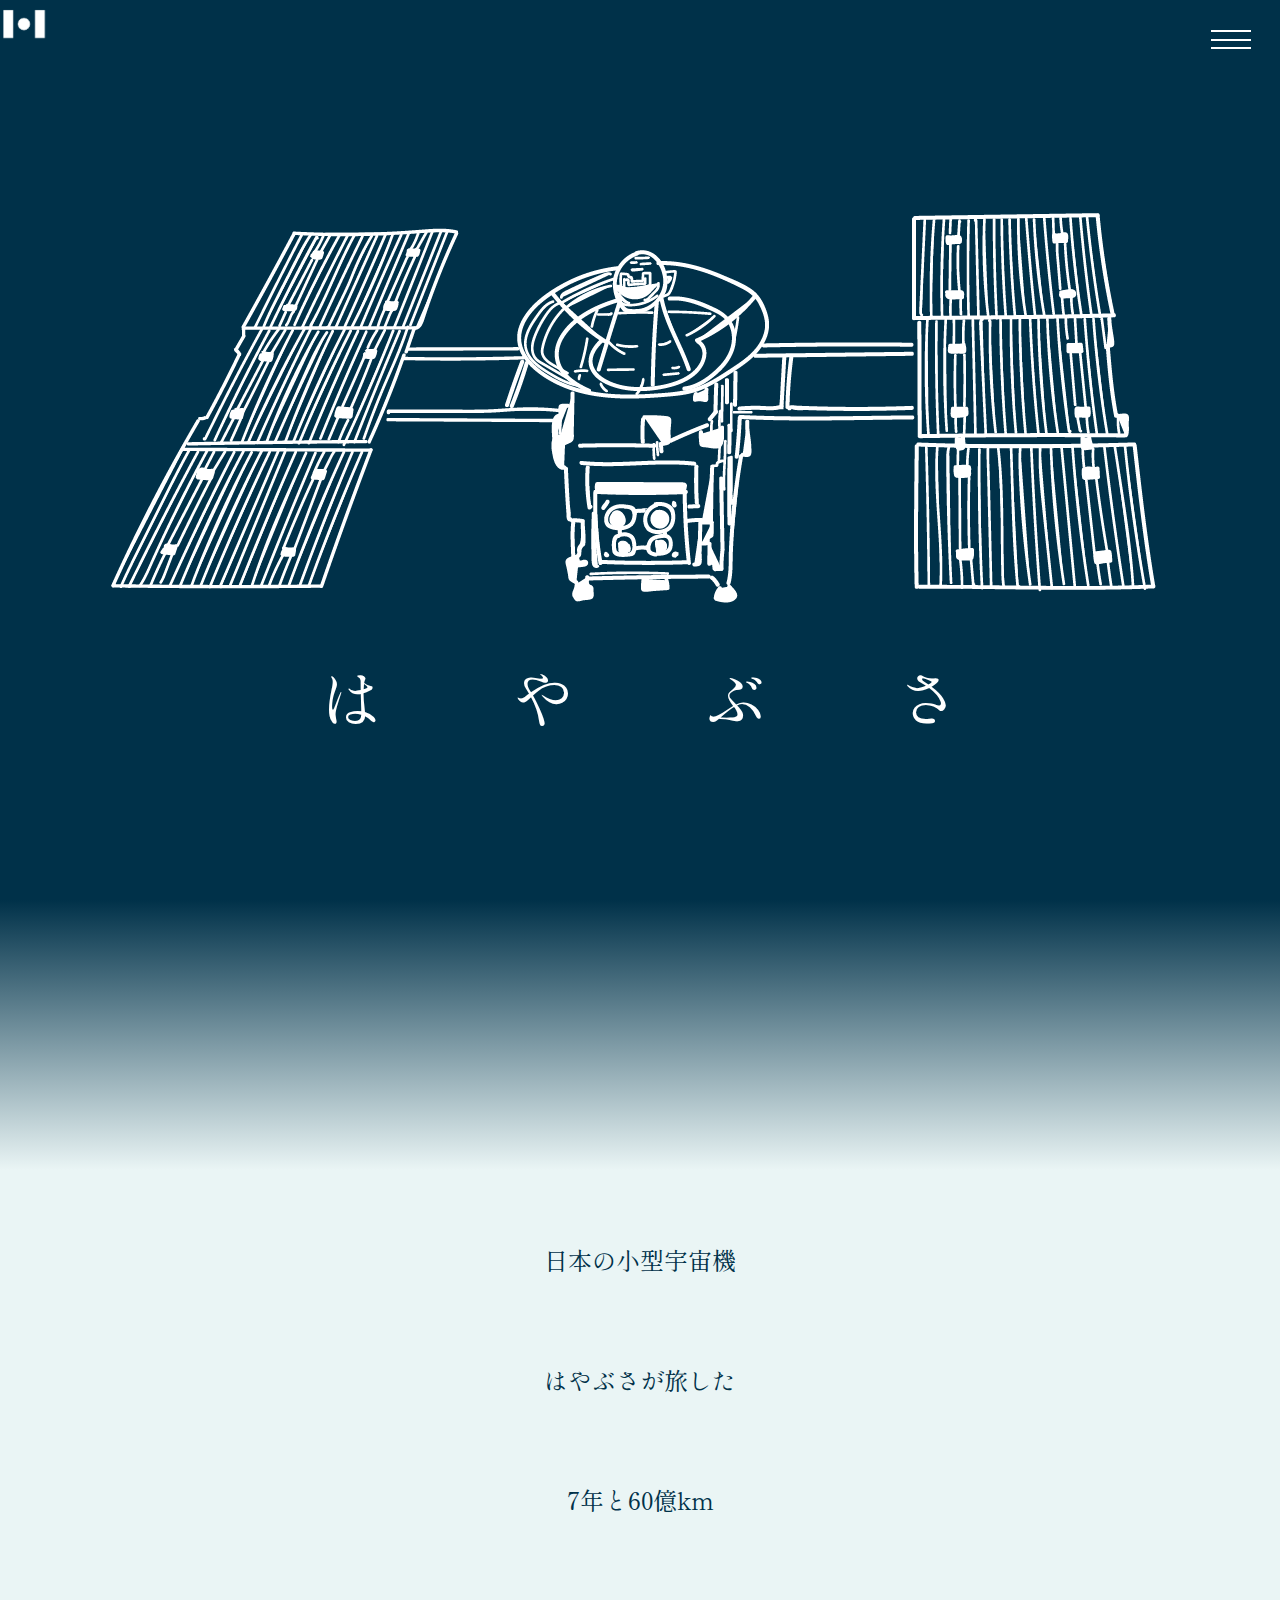
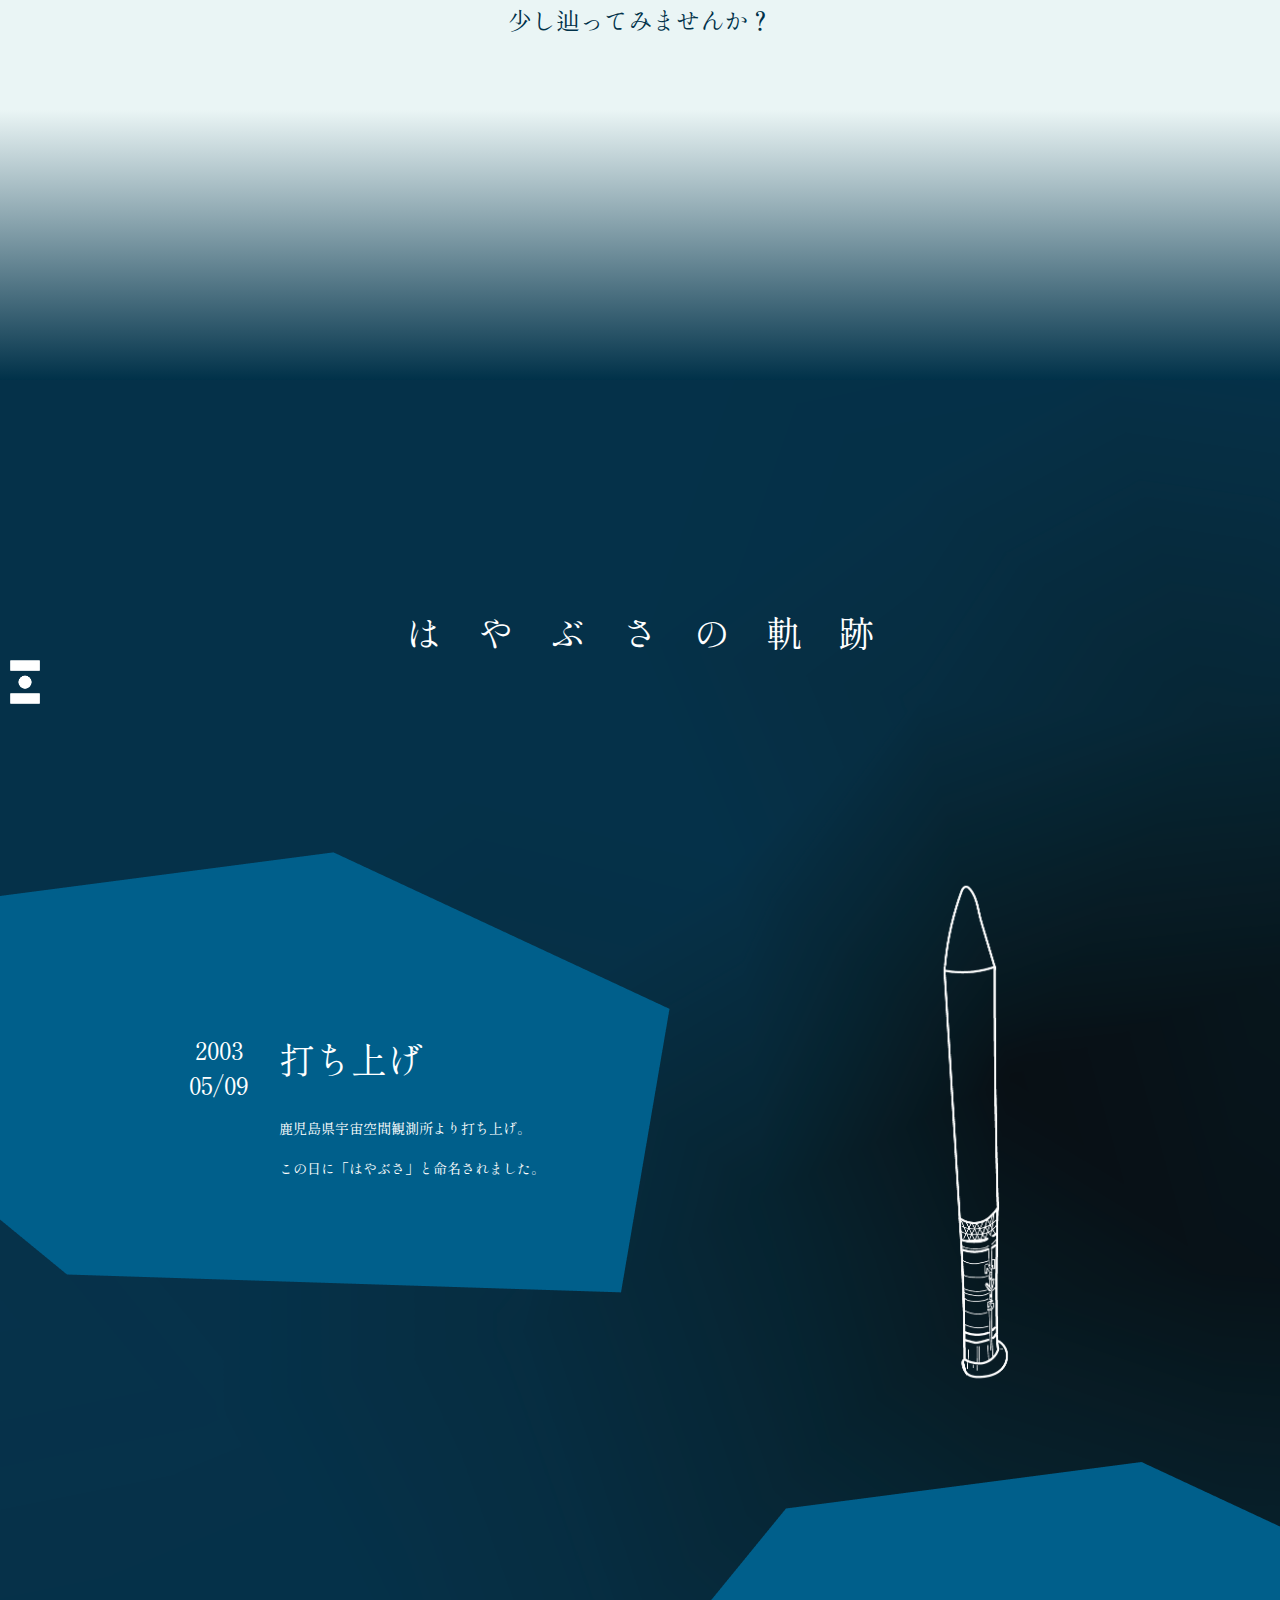
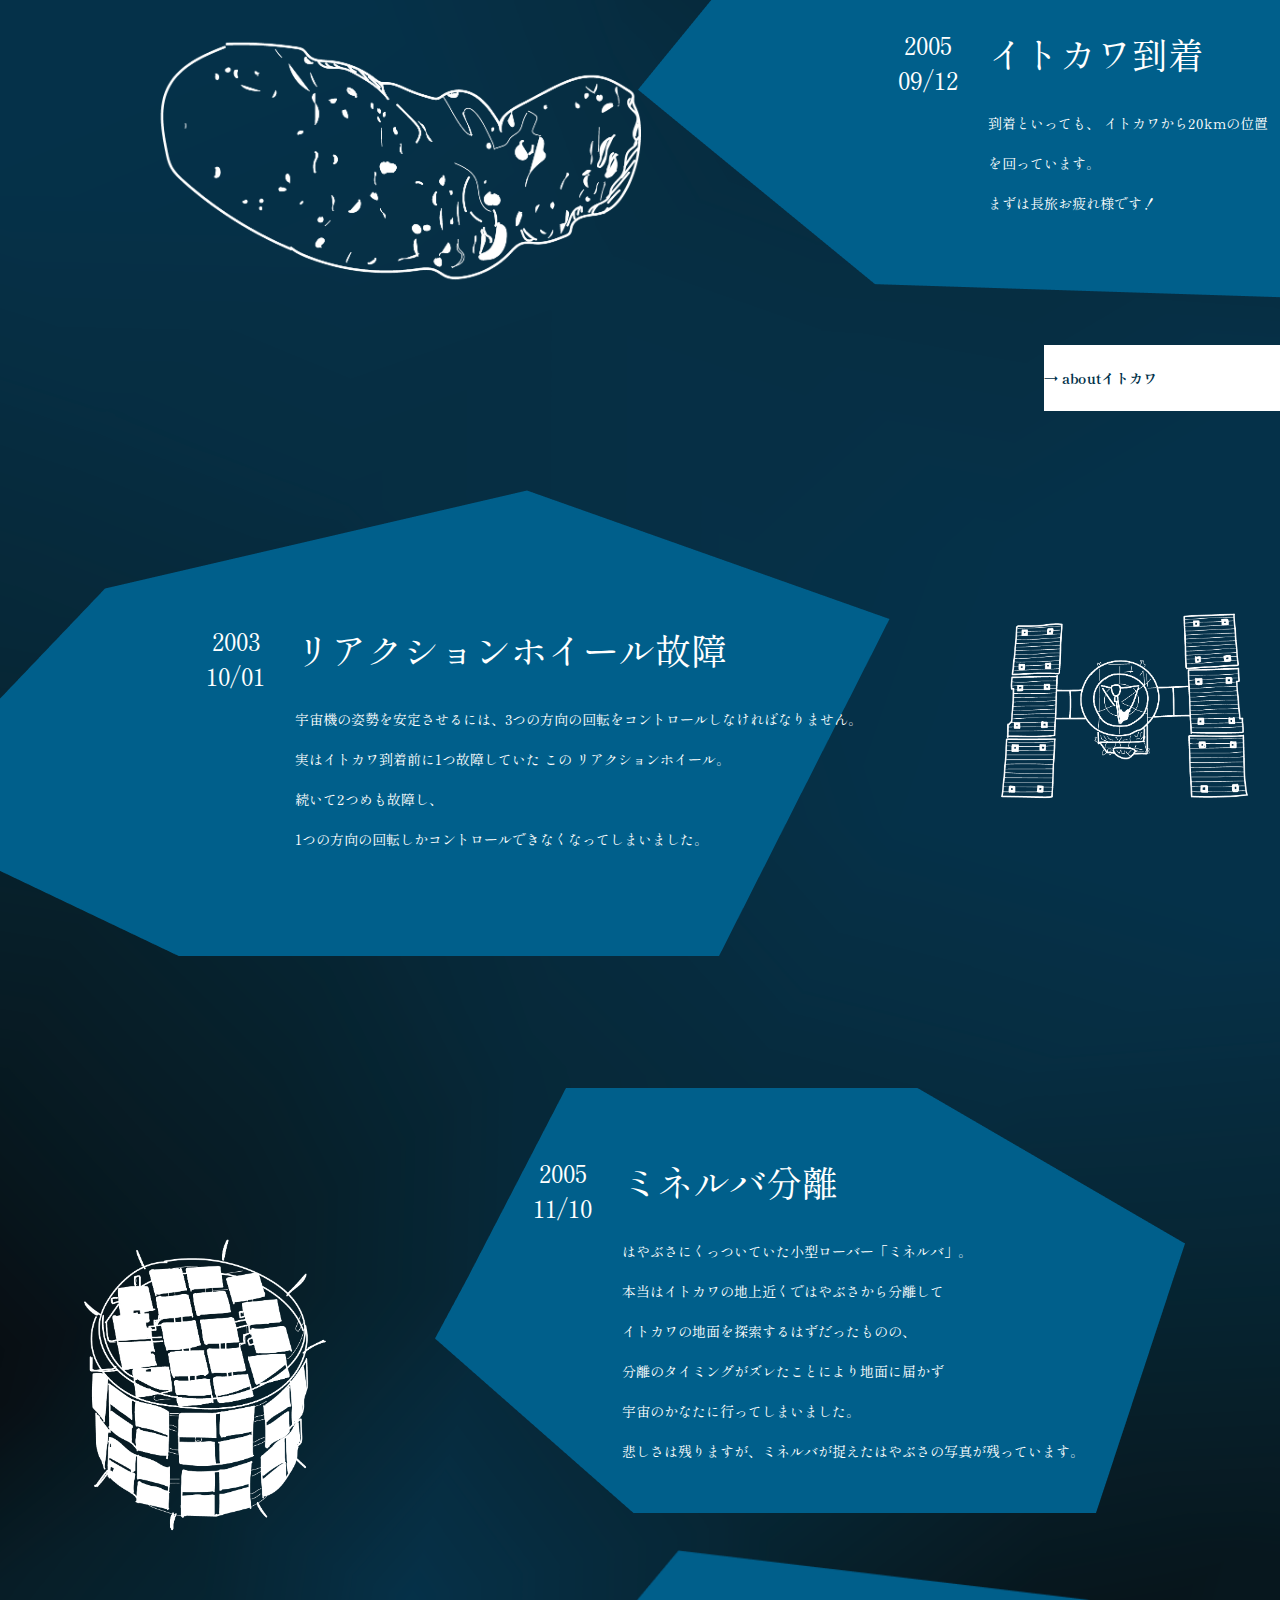
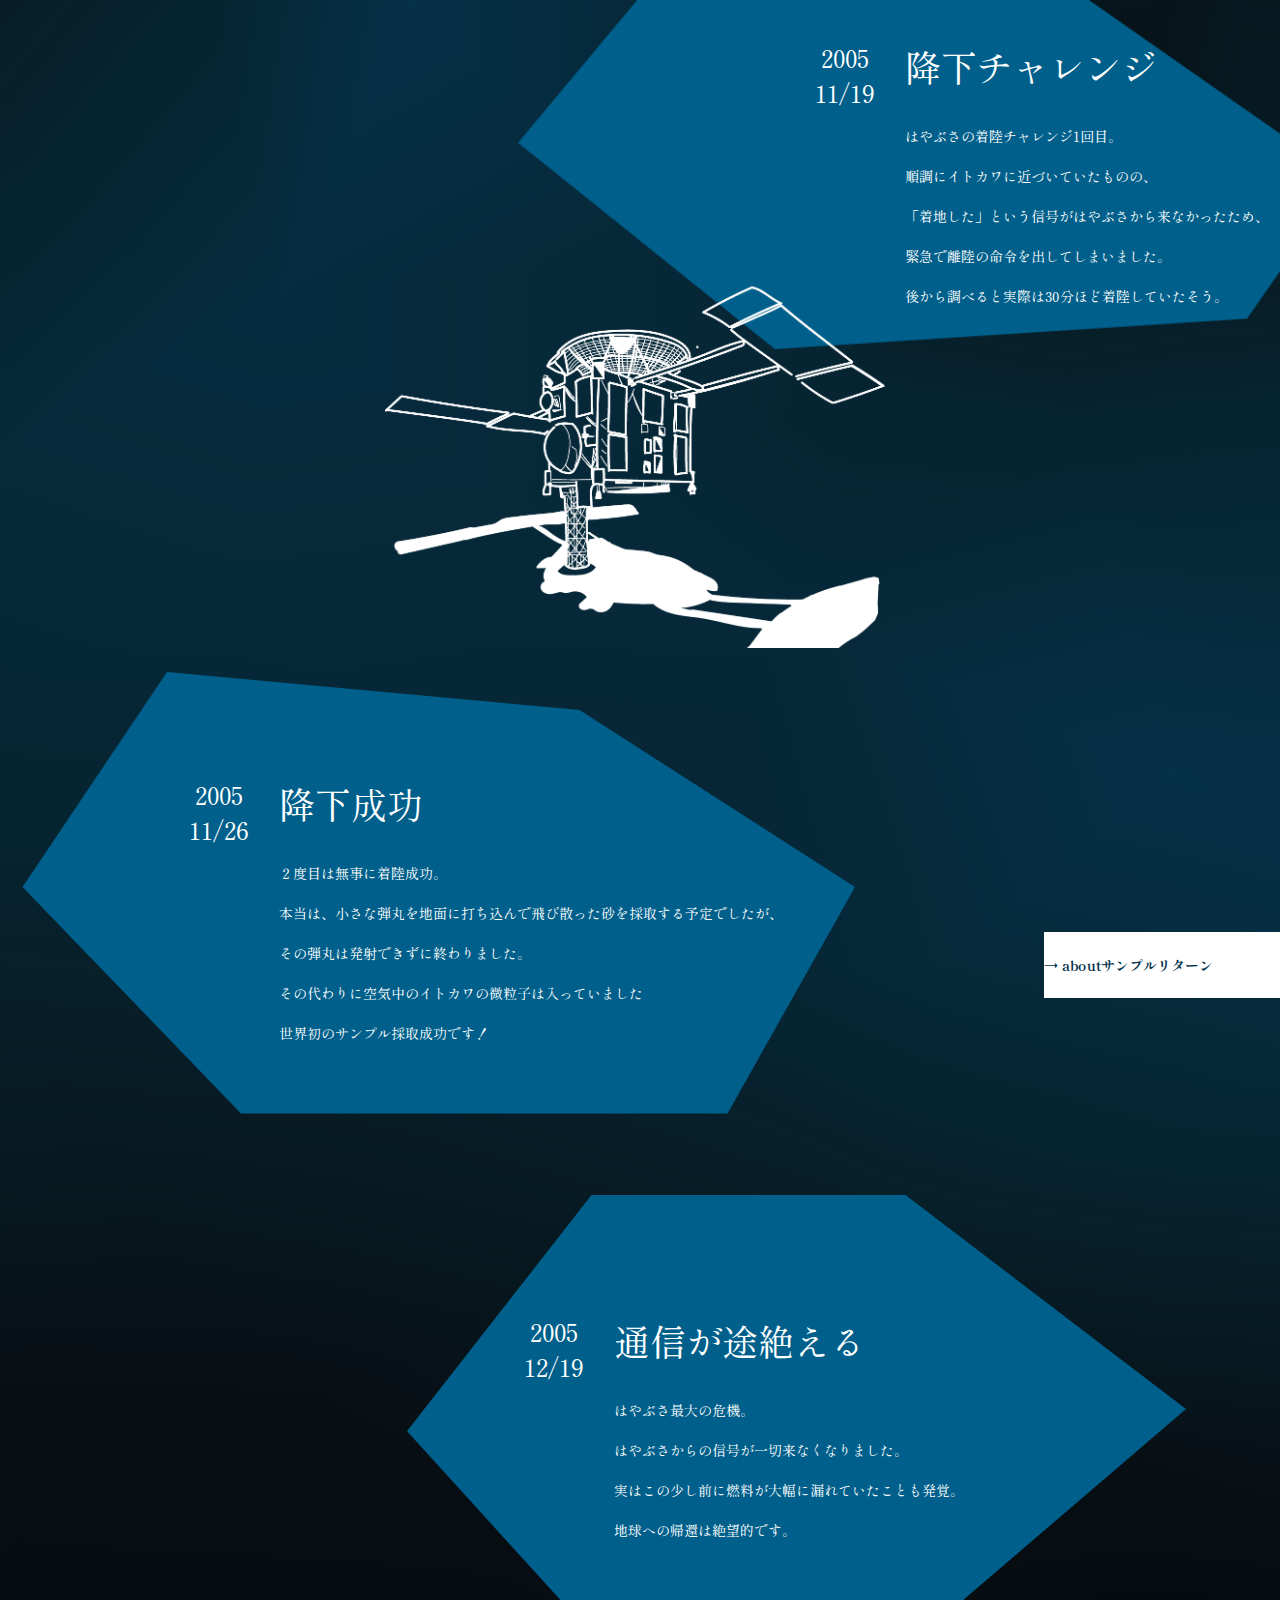
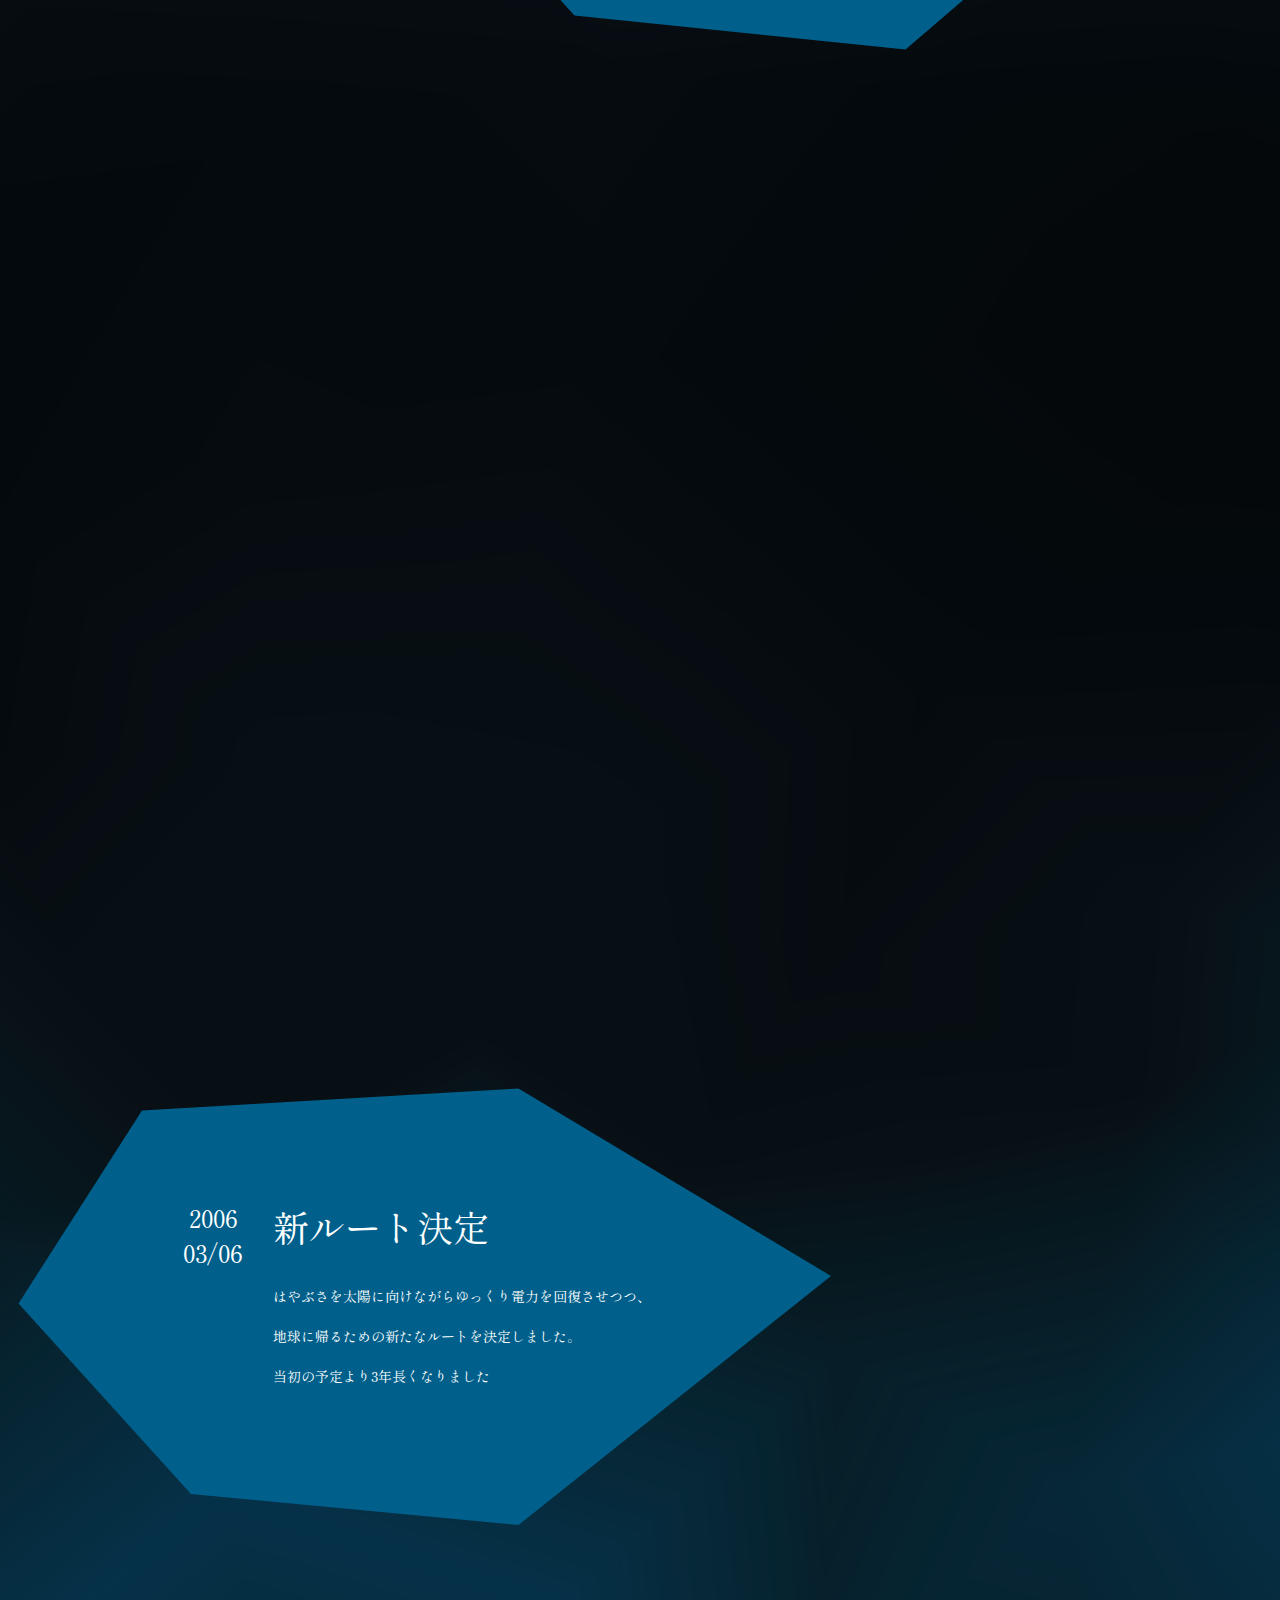
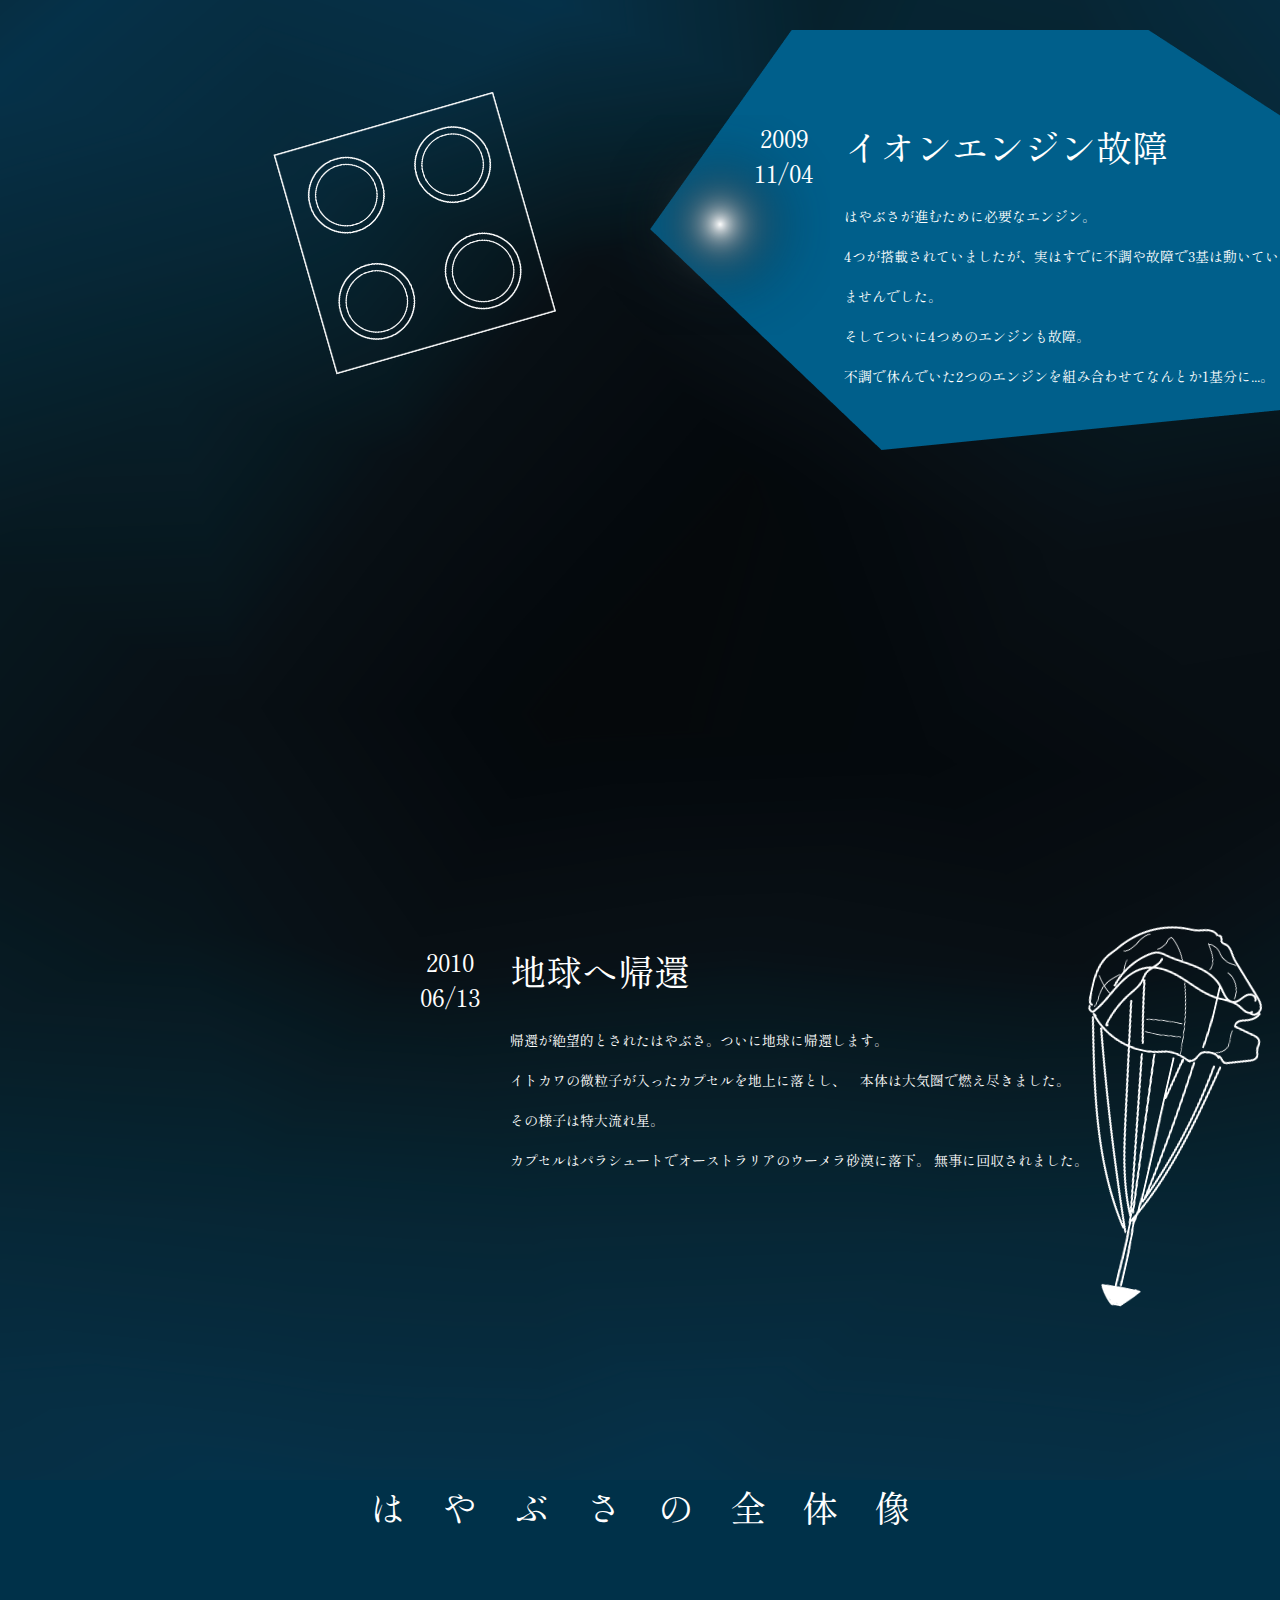
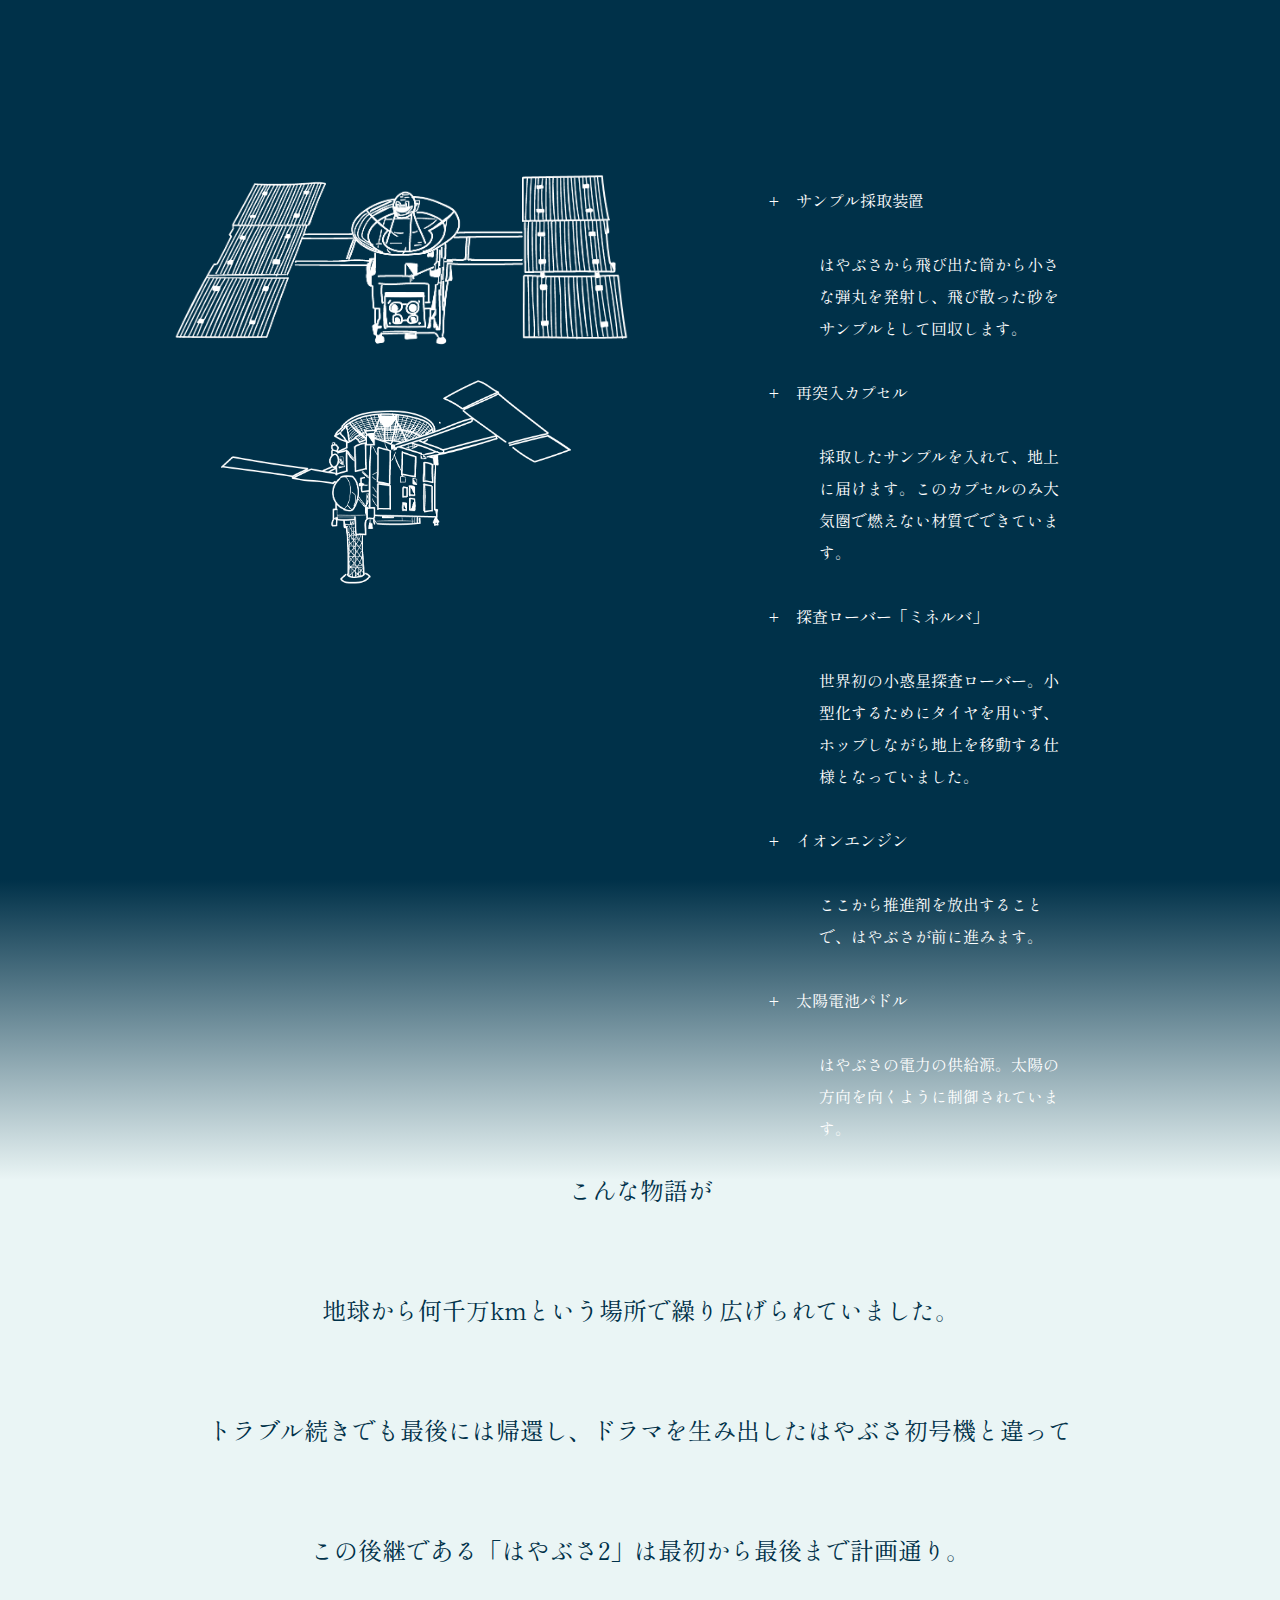
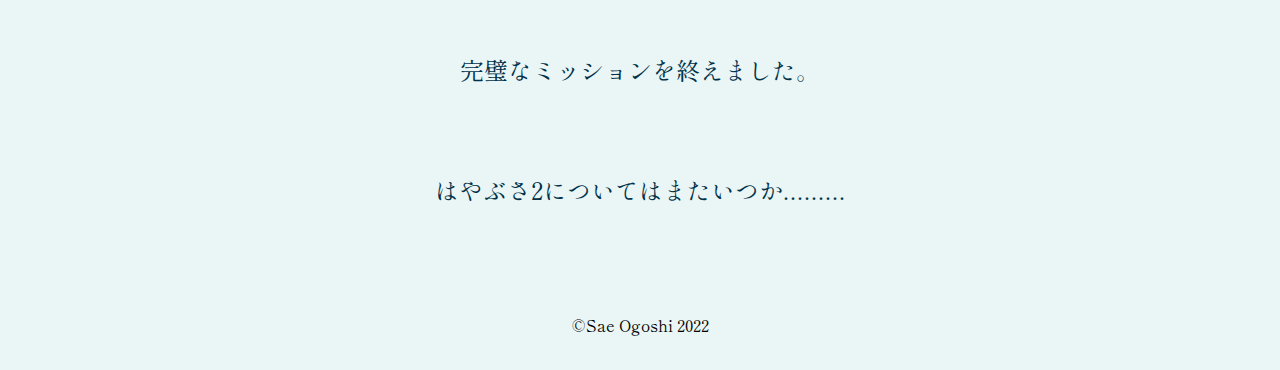
==== index.html @ 99e6ea85 "fix:timelineレスポンシブ7割" ====
<!DOCTYPE html>
<html lang="en">
<head>
    <meta charset="UTF-8">
    <meta http-equiv="X-UA-Compatible" content="IE=edge">
    <meta name="viewport" content="width=device-width, initial-scale=1.0">
    <link rel="stylesheet" href="css/style.css">
    <link rel="preconnect" href="https://fonts.googleapis.com"> 
    <link rel="preconnect" href="https://fonts.gstatic.com" crossorigin> 
    <link href="https://fonts.googleapis.com/css2?family=Shippori+Mincho:wght@400;700&display=swap" rel="stylesheet">

    <title>はやぶさの世界</title>
</head>
<body>
    <header>
        <div class="nav-wrapper">
            <!-- ②ナビゲーションメニュー -->
            <nav class="header-nav">
              <ul class="nav-list">
                <li class="nav-item"><a href="#kiseki">はやぶさの軌跡</a></li>
                <li class="nav-item"><a href="#zentaizou">はやぶさの全体像</a></li>
                <li class="nav-item"><a href="column.html">Column</a></li>
                <li class="detail"><a href="column.html#sample">about サンプルリターン</a></li>
                <li class="detail"><a href="column.html#itokawa">about イトカワ</a></li>
                <li class="detail"><a href="column.html#hayabusa">about はやぶさの由来</a></li>
              </ul>
            </nav>
        </div>
        
            <a href="" class="hayabusa_button">
                <img src="images/hayabusa_logo.png" alt="" width="84px">
            </a>
            <button class="burger-btn"><!-- ③ハンバーガーボタン -->
                <span class="bar bar_top"></span>
                <span class="bar bar_mid"></span>
                <span class="bar bar_bottom"></span>
            </button>

       
        
        <!-- <a href="" class="hamburger_button">
            <img src="images/hamburger.png" alt="" width="64px">
        </a> -->
       

    </header>
    <section class="title" >
        <div class="particles" id="particles-js"></div>
        <div class="others">
            <div class="titleContent">
                <img src="images/hayabusamae.png" alt="" width="1127" class="titleImage">
                <h1>はやぶさ</h1>
            </div>
        </div>
       
        
        

    </section>
    <section class="introduction">
        <p>日本の小型宇宙機<br>はやぶさが旅した<br>7年と60億km<br>少し辿ってみませんか？</p>

    </section>

    <section class="timeline" id="kiseki">
        <h2>はやぶさの軌跡</h2>
        <div class="items uchiage">
            <p class="date">2003<br>05/09</p>
            <div class="itemcaption">
                <h3>打ち上げ</h3>
                <p>鹿児島県宇宙空間観測所より打ち上げ。<br>この日に「はやぶさ」と命名されました。</p>
            </div>
            
            
        </div>

        <div class="items itokawaTouchaku">
            <p class="date">2005<br>09/12</p>
            <div class="itemcaption">
                <h3>イトカワ到着</h3>
                <p>到着といっても、 <br class="hidden">イトカワから20kmの位置を回っています。<br>まずは長旅お疲れ様です！</p>
            </div>
  
        </div>
        <div class="items reactionWheelKoshou">
            <p class="date">2003<br>10/01</p>
            <div class="itemcaption">
                <h3>リアクションホイール故障</h3>
                <p>宇宙機の姿勢を安定させるには、<br class="hidden">3つの方向の回転をコントロールしなければなりません。<br>実はイトカワ到着前に1つ故障していた <br class="hidden">この
                    リアクションホイール。<br>続いて2つめも故障し、 <br>1つの方向の回転しかコントロールできなくなってしまいました。</p>
            </div>
        </div>
        <div class="items minerubaBunri">
            <p class="date">2005<br>11/10</p>
            <div class="itemcaption">
                <h3>ミネルバ分離</h3>
                <p>はやぶさにくっついていた小型ローバー<br class="hidden">「ミネルバ」。<br>本当はイトカワの地上近くではやぶさから分離して<br>イトカワの地面を探索するはずだったものの、<br>分離のタイミングがズレたことにより地面に届かず <br>宇宙のかなたに行ってしまいました。<br>悲しさは残りますが、ミネルバが捉えた<br class="hidden">はやぶさの写真が残っています。</p>
            </div>
            
        </div>
        <div class="items koukaChallenge">
            <p class="date">2005<br>11/19</p>
            <div class="itemcaption">
                <h3>降下チャレンジ</h3>
                <p>はやぶさの着陸チャレンジ1回目。<br>順調にイトカワに近づいていたものの、<br>「着地した」という信号がはやぶさから来なかったため、 <br>緊急で離陸の命令を出してしまいました。<br>後から調べると実際は30分ほど着陸していたそう。</p>
            </div>
            
        </div>

        <div class="items koukaSeikou">
            <p class="date">2005<br>11/26</p>
            <div class="itemcaption">
                <h3>降下成功</h3>
                <p>２度目は無事に着陸成功。<br>本当は、小さな弾丸を地面に打ち込んで<br class="hidden">飛び散った砂を採取する予定でしたが、 <br>その弾丸は発射できずに終わりました。<br>その代わりに空気中のイトカワの微粒子は入っていました<br>世界初のサンプル採取成功です！</p>
            </div>
            
        </div>

        <div class="items tsuushinTodaeru">
            <p class="date">2005<br>12/19</p>
            <div class="itemcaption">
                <h3>通信が途絶える</h3>
                <p>はやぶさ最大の危機。<br>はやぶさからの信号が一切来なくなりました。<br>実はこの少し前に燃料が大幅に漏れていたことも発覚。<br>地球への帰還は絶望的です。</p>
            </div>
            
        </div>

        <div class="items koushinFukkatsu">
            <p class="date">2006<br>01/23</p>
            <div class="itemcaption">
                <h3>交信復活</h3>
                <p>なんと、はやぶさからの信号がやってきました！<br>しかし信号は途切れ途切れ。まさに「溺れている」状態。<br>太陽電池から供給されるはずの電力もほとんど空...。</p>
            </div>
            
        </div>

        <div class="items shinRouteKettei">
            <p class="date">2006<br>03/06</p>
            <div class="itemcaption">
                <h3>新ルート決定</h3>
                <p>はやぶさを太陽に向けながらゆっくり電力を回復させつつ、<br>地球に帰るための新たなルートを決定しました。<br>当初の予定より3年長くなりました</p>
            </div>
            
        </div>

   

        <div class="items ionEngineKoshou">
            <p class="date">2009<br>11/04</p>
            <div class="itemcaption">
                <h3>イオンエンジン故障</h3>
                <p>はやぶさが進むために必要なエンジン。<br>4つが搭載されていましたが、<br class="hidden">実はすでに不調や故障で3基は動いていませんでした。<br>そしてついに4つめのエンジンも故障。<br>不調で休んでいた2つのエンジンを組み合わせてなんとか1基分に...。</p>
            </div>
            
        </div>

        <div class="items  chikyuuHeKikan">
            <p class="date">2010<br>06/13</p>
            <div class="itemcaption">
                <h3>地球へ帰還</h3>
                <p>帰還が絶望的とされたはやぶさ。ついに地球に帰還します。<br>イトカワの微粒子が入ったカプセルを地上に落とし、　<br class="hidden">本体は大気圏で燃え尽きました。<br>
                    その様子は特大流れ星。<br>カプセルはパラシュートでオーストラリアのウーメラ砂漠に落下。 <br class="hidden">無事に回収されました。</p>
            </div>
            
        </div>

        <!-- ポリゴン -->
        <img src="images/Polygon1.png" alt="" class="pol pol1">
        <img src="images/Polygon2.png" alt="" class="pol pol2">
        <img src="images/Polygon3.png" alt="" class="pol pol3">
        <img src="images/Polygon4.png" alt="" class="pol pol4">
        <img src="images/Polygon5.png" alt="" class="pol pol5">
        <img src="images/Polygon6.png" alt="" class="pol pol6">
        <img src="images/Polygon7.png" alt="" class="pol pol7">
        <img src="images/Polygon8.png" alt="" class="pol pol8">
        <img src="images/Polygon9.png" alt="" class="pol pol9">


        <img src="images/rocket.png" alt="" class="rocket rellax" width="526px">
        <img src="images/itokawa.png" alt="" class="itokawa" width="506px">
        <img src="images/hayabusatop.png" alt="" class="hayabusaTop" width="322px">
        <img src="images/minerva.png" alt="" class="minerva" width="327px">
        <img src="images/landing.png" alt="" class="landing" width="523px">
        <img src="images/ionengine.png" alt="" class="ionEngine" width="367px">
        <img src="images/parashuto.png" alt="" class="parashuto" width="476px">

        <img src="images/ionbatu.png" alt="" width="181px" class="ion1">
        <img src="images/ionbatu.png" alt="" width="181px" class="ion2">
        <img src="images/iontri.png" alt="" width="181px" class="ion3">
        <img src="images/iontri.png" alt="" width="181px" class="ion4">

        <img src="" alt="" class="light1">
        <img src="" alt="" class="light2">

        <a href="column.html" class="column-button button-itokawa">→ aboutイトカワ</a>
        <a href="column.html" class="column-button button-sample">→ aboutサンプルリターン</a>

        <svg width="756.77" height="3680.22" xmlns="http://www.w3.org/2000/svg" viewBox="-112 -198 756.77 3680.22" fill="none">          
            <path id="wholevec1" d="M744.13,97.05c0-118-259.5-99.42-391-86.49-147.5,14.49-281.5,86.49-311,210s59.5,236.5,151,289,244.5,86.5,361.5,137c90.21,38.94,165.85,70.14,189.5,165.5,16,64.51,20,220-17.5,264-66.36,77.87-218.5,115-361,154-138.27,37.84-273.16,39.27-323.5,173.5-21,56-33.84,140.6,24,208.5,34.5,40.5,112.82,61,183,122,91.5,79.5,61,49,103,108.5,37.59,53.25,69.25,161,108.5,213,53.74,71.25,120.5,133,120.5,133s136.6,103.05,113,201c-26.89,111.64-137.2,157.56-243.5,201-104,42.5-148.52,64.56-253.5,114.5-92.5,44-179.51,104.7-192.5,210.5-14,114,14.71,161.17,48,241.5,23,55.5,66.77,166,147.5,243,58.84,56.14,90,63,126.5,103,44.12,48.35,65.5,177,65.5,177"/>
        </svg>

        <svg width="570" height="1060" viewBox="-176 -4855 570 1060" fill="none" xmlns="http://www.w3.org/2000/svg">
            <path id="wholevec2" d="M335.001 1C335.001 1 353.843 125.63 335.001 190C306.982 285.717 173.811 272.266 103.501 343C38.7603 408.131 16.2706 425.49 4.00085 516.5C-5.98165 590.544 10.539 646.325 64.5008 698C123.501 754.5 308.483 774.179 385.001 795C458.501 815 492.501 831 538.501 879.5C577.178 920.279 567.001 1059.5 567.001 1059.5" stroke="white" stroke-width="2"/>
        </svg>
            
        <!-- <svg width="719" height="239" viewBox="-249 -112 719 239" fill="none" xmlns="http://www.w3.org/2000/svg" class="arrow1">
            <path id="vec1" d="M717.501 110.5C704.001 -7.99986 378.5 -17.0011 259.501 22.4999C145.383 60.3803 49.5818 142.434 1.73438 238" stroke="white" stroke-width="2"/>
        </svg>

        <svg width="668" height="422" viewBox="-224 -515 668 422" fill="none" xmlns="http://www.w3.org/2000/svg">
            <path id="vec2" d="M1.5 0.39209C20.838 83.2518 86.0089 153.351 152.5 191.502C244 244.003 397 278.002 514 328.501C575.923 355.227 630.978 378.309 667.067 421" stroke="white" stroke-width="2"/>
        </svg>

        <svg width="666" height="461" viewBox="-281 -1110 666 461" fill="none" xmlns="http://www.w3.org/2000/svg">
            <path id="vec3" d="M665 1C662.359 48.216 665 101 628.001 164.002C576.192 252.221 409.501 279.002 267.001 318.001C155.222 348.591 58.5033 404.549 1.24219 460" stroke="white" stroke-width="2"/>
        </svg>

        <svg width="441" height="382" viewBox="-225 -1700 441 382" fill="none" xmlns="http://www.w3.org/2000/svg">
            <path id="vec4" d="M3.00746 0.5C5.55004 35.9394 -10.4921 60.5 22.5008 118C56.587 177.405 85.3168 219.309 166.501 239.5C263.001 263.5 346.291 216.718 408.001 239.5C466.706 261.173 435.409 338.085 381.293 380.5" stroke="white" stroke-width="2"/>
        </svg> -->
            
        <!-- <svg width="389" height="379" viewBox="-492 -2210 389 379" fill="none" xmlns="http://www.w3.org/2000/svg">
            <path id="vec5" d="M385.501 378.5C409.096 280.554 243.501 274 178.001 248C112.501 222 67.9912 203.819 19.5008 154C-16.9992 116.5 8.0008 31 48.5008 1" stroke="white" stroke-width="2"/>
        </svg> -->

        <!-- <svg width="388" height="379" xmlns="http://www.w3.org/2000/svg"viewBox="-492 -2210 388 378.5" fill="none">

            <path id="vec5" d="M47.7,0.8c-40.5,30-65.5,115.5-29,153c48.5,49.8,93,68,158.5,94s231.1,32.6,207.5,130.5"/>
        </svg>

        <svg width="642" height="615" viewBox="-171 -2690 642 615" fill="none" xmlns="http://www.w3.org/2000/svg">
            <path id="vec6" d="M640.5 1.46582C592.571 43.8307 526.546 71.1236 462.001 97.5002C358.001 140 313.479 162.064 208.501 212C116.001 256 15.4936 327.701 2.50072 433.5C-8.73322 524.977 59.401 548.5 73 614.5" stroke="white" stroke-width="2"/>
        </svg> -->

        <!-- <svg width="312" height="433" viewBox="-266 -3427 312 433" fill="none" xmlns="http://www.w3.org/2000/svg">
            <path id="vec7" d="M305.001 432.5C305.001 432.5 327.001 347.5 280.501 282.5C236.863 221.5 121.34 232.135 62.5017 176C9.47663 125.411 1.67773 70 1.67773 0" stroke="white" stroke-width="2"/>
        </svg> -->
        <!-- <svg width="312" height="433" xmlns="http://www.w3.org/2000/svg" xmlns:xlink="http://www.w3.org/1999/xlink"  viewBox="-266 -3427 312 433">

            <path id="vec7" d="M1.7,0c0,70,7.8,125.4,60.8,176c58.8,56.1,174.4,45.5,218,106.5c46.5,65,24.5,150,24.5,150"/>
        </svg>
            
        <svg width="339" height="420" viewBox="-233 -4924 339 420" fill="none" xmlns="http://www.w3.org/2000/svg">
            <path id="vec8" d="M337 0.5C337 0.5 344.194 76.0065 310.5 134C258.5 223.5 166.81 202.268 96.5003 273.001C38.8755 330.973 14.7242 351.098 1.45898 419" stroke="white" stroke-width="2"/>
        </svg> -->

        <!-- <svg width="566" height="406" viewBox="-230 -5450 566 406" fill="none" xmlns="http://www.w3.org/2000/svg">
            <path id="vec9" d="M563.501 405C563.501 405 573.179 323.28 534.502 282.501C488.502 234.001 454.502 218.001 381.002 198.001C304.484 177.18 119.502 157.501 60.5015 101.001C28.1261 69.9979 9.22814 37.5167 1.44531 0.5" stroke="white" stroke-width="2"/>
        </svg> -->

        <!-- <svg width="566" height="406" xmlns="http://www.w3.org/2000/svg" viewBox="-230 -5450 566 406" fill="none" >
            <path id="vec9" d="M1.4,0.5C9.2,37.5,28.1,70,60.5,101c59,56.5,244,76.2,320.5,97c73.5,20,107.5,36,153.5,84.5c38.7,40.8,29,122.5,29,122.5"/>
        </svg>
             -->
        

        <img src="images/hayabusa_logo_tate.png" alt="" width="50px" id="haya1" class="movingHayabusa">
        <img src="images/hayabusa_logo_tate.png" alt="" width="50px" id="haya2" class="movingHayabusa">
        <!-- <img src="images/hayabusa_logo.png" alt="" width="50px" id="haya3" class="movingHayabusa">
        <img src="images/hayabusa_logo.png" alt="" width="50px" id="haya4" class="movingHayabusa">
        <img src="images/hayabusa_logo.png" alt="" width="50px" id="haya5" class="movingHayabusa">
        <img src="images/hayabusa_logo.png" alt="" width="50px" id="haya6" class="movingHayabusa">
        <img src="images/hayabusa_logo.png" alt="" width="50px" id="haya7" class="movingHayabusa">
        <img src="images/hayabusa_logo.png" alt="" width="50px" id="haya8" class="movingHayabusa">
        <img src="images/hayabusa_logo.png" alt="" width="50px" id="haya9" class="movingHayabusa"> -->

        <img src="images/hayabusa_light.png" alt="" width="1017px" class="light1">
        <img src="images/hayabusa_light.png" alt="" width="220px" class="light2">


            



    </section>

    <section class="hayabusaBody" id="zentaizou">
        <h2>はやぶさの全体像</h2>
        <div class="body-content">
            <!-- <div class="caption"></div> -->

            <div class="bodyImages">
                <img src="images/hayabusamae.png" alt="" class="hayabusa_body" width="487px">
                <img src="images/landing_shadow_no.png" alt="" class="landing_body" width="366px">
            </div>
            
            <div class="buttons">
                <div class="bodyContent">
                    <a href="#!" class="bodyButton1">+　サンプル採取装置</a>
                    <p class="caption">はやぶさから飛び出た筒から小さな弾丸を発射し、飛び散った砂をサンプルとして回収します。</p>
                </div>
                
                <div class="bodyContent">
                   <a href="#!" class="bodyButton2">+　再突入カプセル</a>
                    <p class="caption">採取したサンプルを入れて、地上に届けます。このカプセルのみ大気圏で燃えない材質でできています。</p>
                </div>

                <div class="bodyContent">
                    <a href="#!" class="bodyButton3">+　探査ローバー「ミネルバ」</a>
                    <p class="caption">世界初の小惑星探査ローバー。小型化するためにタイヤを用いず、ホップしながら地上を移動する仕様となっていました。</p>
                </div>

                <div class="bodyContent">
                    <a href="#!" class="bodyButton4">+　イオンエンジン</a>
                    <p class="caption">ここから推進剤を放出することで、はやぶさが前に進みます。</p>
                </div>

                <div class="bodyContent">
                    <a href="#!"class="bodyButton5">+　太陽電池パドル</a>
                    <p class="caption">はやぶさの電力の供給源。太陽の方向を向くように制御されています。</p>
                </div>
                
                
                
                
            </div>
        </div>
        
        </div>
        <img src="images/hayabusa_light.png" alt="" width="200px" class="sampleLight">
        <img src="images/hayabusa_light.png" alt="" width="200px" class="capsuleLight">
        <img src="images/hayabusa_light.png" alt="" width="200px" class="minervaLight">
        <img src="images/hayabusa_light.png" alt="" width="200px" class="ionLight">
        <img src="images/hayabusa_light.png" alt="" width="235px" class="solarLight1">
        <img src="images/hayabusa_light.png" alt="" width="235px" class="solarLight2">

 

    </section>
    <section class="last">
        <p>こんな物語が<br>地球から何千万kmという場所で繰り広げられていました。<br>トラブル続きでも最後には帰還し、ドラマを生み出したはやぶさ初号機と違って<br>この後継である「はやぶさ2」は最初から最後まで計画通り。<br>完璧なミッションを終えました。<br>はやぶさ2についてはまたいつか.........</p>

    </section>
    <footer>
        <p>&copy;Sae Ogoshi  2022</p>

    </footer>

    <script src="https://ajax.googleapis.com/ajax/libs/jquery/3.6.0/jquery.min.js"></script>
    <script type="text/javascript" src="js/particles.min.js"></script>
    <script src="https://cdnjs.cloudflare.com/ajax/libs/gsap/3.9.1/gsap.min.js"></script>
    <script src="https://cdnjs.cloudflare.com/ajax/libs/gsap/3.9.1/ScrollTrigger.min.js"></script>
    <script src="https://cdnjs.cloudflare.com/ajax/libs/gsap/3.9.1/MotionPathPlugin.min.js"></script>
    <script type="text/javascript" src="js/rellax.min.js"></script>
   
    <script type="text/javascript" src="js/script.js"></script>

</body>
</html>
---- css/style.css ----
*{
    font-weight: normal;
    margin: 0;
    padding: 0;
    text-decoration: none;
    font-family: 'Shippori Mincho', serif;
    list-style: none;
    box-sizing: border-box;
}
a{
    color: #fff;
}



button {
    -webkit-appearance: none;
    -moz-appearance: none;
    appearance: none;
    background: transparent;
    border: 0;
    border-radius: 0;
    color: inherit;
    cursor: pointer;
    font: inherit;
    margin: 0;
    outline: none;
    padding: 0;
    vertical-align: middle;
}

header{
    
    
    height: 90px;
    
    /* left: 0; */
    position: fixed;
    /* top: 0; */
    width: 100vw;
    z-index: 999;
}

.hayabusa_button img{
    width: 48px;
}

.nav-wrapper {
	height: 100vh;
	right: 0;
	position: fixed;
	top: 0;
	transform: translateX(100%);
	transition: transform .3s;
	width: 500px;
	z-index: 4; /*キービジュアルと.btn_triggerとの重なりの前後関係を調整*/
}
  .header-nav{        
    width: 100%;        
    height: 100%;        
    background-image: url(../images/hambg_2.png);        
    z-index: 4;      
  }     
  .nav-list{        
    display: block;        
    position: absolute;        
    top: 50%;        
    left: 50%;        
    transform: translate(-50%,-50%);        
    text-align: left;      
  }      
  .nav-item{        
      
    margin-right: 0;        
    margin-top: 60px;      
  }

  .detail{
      margin-left: 30px;
      margin-top: 10px;
  }

  .nav-list a{
    color: #003149;
    font-size: 18px;
    position: relative;
  }

.nav-list a::after {
    position: absolute;
    left: 0;
    content: '';
    width: 100%;
    height: 1px;
    background: #003140;
    bottom: -1px;
    transform: scale(0, 1);
    transform-origin: center top; /*変形（アンダーラインの伸長）の原点がaタグ（各メニュー）の右端*/
    transition: transform 0.3s;   /*変形の時間*/
}
.nav-list a:hover::after {
    transform: scale(1, 1); /*ホバー後、x軸方向に1（相対値）伸長*/
}
  
  /* メニューオープン時 */
  .nav-wrapper.slide-in {
	transform: translateX(0);
}

/* .icons{
    align-items: center;
    display: flex;
    justify-content: space-between;
} */
/* .hayabusa-button{
    display: inline-block;
} */
.burger-btn{
    border:none; 
    display: inline-block;      
         
    height: 39px;    
    margin-top: 0px;  
    position: fixed;      
    right: 30px;
     top: 20px;
    width: 39px; 
    z-index: 5;  
}  

.bar{      
    width: 40px;      
    height: 2px;        
    display: block;      
    position: absolute;      
    left: 50%;      
    transform: translateX(-50%);      
    background-color: #fff;    
}  
.bar_top{   
    top: 10px;
  }
  .bar_mid{    
    top: 50%;
    transform: translate(-50%,-50%);
  }
  .bar_bottom{
    bottom: 10px;
  }

  .burger-btn.close .bar_top{      
    transform: translate(-50%,10px) rotate(45deg);  
    background-color: #003149;    
    transition: .3s;  
    
  }    
  .burger-btn.close .bar_mid{      
    opacity: 0; 
    transition: opacity .3s;    
    
  }    
  .burger-btn.close .bar_bottom{      
  transform: translate(-50%,-8px) rotate(-45deg); 
  background-color: #003149;       
  transition: .3s;    
  }

h2{
    font-size: 36px;
    font-weight: normal;
    letter-spacing: 1em;
    
    text-align: center;
    text-indent: 1em;
}
/*title*/
.title{
    background-color: #003149;
    width: 100vw;
    height: 100vh;
    display: flex;
    justify-content: center;
    align-items: center;
    /* position: absolute; */
    /* z-index: 0; */
    
}
.titleContent{
    text-align: center;
}

.hayabusaTitle{
    background-color: #fff;
    /* background-image: url(../images/hayabusamae.png); */
    width: 1127px;
    background-size: contain;
    background-repeat: no-repeat;
    background-position: center;
}

h1{
    color: #fff;
    font-size: 64px;
    letter-spacing: 2em;
    text-align: center;
    text-indent: 2em;
}

.particles{
    
    height: 100%;
    position: absolute;
    top: 0;
    left: 0;
    width: 100%;
    z-index: 0;
}

#particles-js{ position:absolute; width: 100%; height: 100%; background-color: #003149;  background-repeat: no-repeat; background-size: 20%; background-position: 50% 50%; } /* ---- stats.js ---- */ .count-particles{ background: #000022; position: absolute; top: 48px; left: 0; width: 80px; color: #13E8E9; font-size: .8em; text-align: left; text-indent: 4px; line-height: 14px; padding-bottom: 2px; font-family: Helvetica, Arial, sans-serif; font-weight: bold; } .js-count-particles{ font-size: 1.1em; } #stats, .count-particles{ -webkit-user-select: none; margin-top: 5px; margin-left: 5px; } #stats{ border-radius: 3px 3px 0 0; overflow: hidden; } .count-particles{ border-radius: 0 0 3px 3px; }

.others{
    display: flex;
    justify-content: center;
    align-items: center;
    height: 100%;
    position: absolute;
    text-align: center;
    top: 0;
    left: 0;
    width: 100%;
    z-index: 1;
}


/*introduction*/
.introduction{
    /* #EAF5F5 */
    background :linear-gradient(#003149,#EAF5F5 25% 75%,#003149) ;
    height: 120vh;
    width: 100vw;
    position: relative;
}

.introduction p{
    color: #003149;
    font-size: 24px;
    left: 50%;
    line-height: 120px;
    position: absolute;
    text-align: center;
    top: 50%;
    transform: translateX(-50%) translateY(-50%);
}

.timeline{
    color: #fff;
    background-image: url(../images/bglong.png);
    background-size: cover;
    height: 7500px;
    width: 100vw;
    position: relative;
}

.timeline h2{
    padding-top: 225px;
}

.items{
    display: flex;
    position: absolute;
    z-index: 3;
}

.date{
    font-size: 24px;
    text-align: center;
}

.itemcaption{
    margin-left: 30px;
}
.itemcaption h3{
    font-size: 36px;
    font-weight: normal;
}
.itemcaption p{
    font-size: 14px;
    line-height: 40px;
    margin-top: 24px;
}
.hidden{
    display: none;
}

/*timeline文字設定*/
.uchiage{
    left: 189px;
    top: 652px;
}

.itokawaTouchaku{
    left: 898px;
    top: 1247px;
}

.reactionWheelKoshou{
    left: 206px;
    top: 1843px;
}

.minerubaBunri{
    left: 533px;
    top: 2375px;
}

.koukaChallenge{
    left: 815px;
    top: 2860px;
}

.koukaSeikou{
    left: 189px;
    top: 3597px;
}

.tsuushinTodaeru{
    left: 524px;
    top: 4134px;
}

.koushinFukkatsu{
    left: 524px;
    top: 5102px;
    opacity: 0;
}

.shinRouteKettei{
    left: 183px;
    top: 5620px;
}

.ionEngineKoshou{
    left: 754px;
    top: 6140px;
}

.chikyuuHeKikan{
    left: 420px;
    top: 6964px;
}




/*timelineのimg設定*/
.timeline img{
    position: absolute;
    z-index: 2;
}

.rocket{
    left: 720px;
    top: 495px;
}

.itokawa{
    left: 149px;
    top: 1113px;
}

.hayabusaTop{
    left: 959px;
    top: 1762px;
}

.minerva{
    left: 26px;
    top: 2438px;
}

.landing{
    left: 385px;
    top: 2945px;
}

.ionEngine{
    left: 225px;
    top: 6065px;
    transform: rotate(-16deg);
}

.parashuto{
    left: 900px;
    top: 6914px;
    transform: rotate(13deg);

}

.ion1{
    position: absolute;
    left: 366px;
    top: 6110px;
    transform: rotate(-16deg);
    opacity: 0;
}
.ion2{
    position: absolute;
    left: 264px;
    top: 6134px;
    transform: rotate(-16deg);
    opacity: 0;

}

.ion3{
    position: absolute;
    left: 388px;
    top: 6195px;
    transform: rotate(-16deg);
    opacity: 0;
}

.ion4{
    position: absolute;
    left: 284px;
    top: 6225px;
    transform: rotate(-16deg);
    opacity: 0;
}



/*timeline画像終わり*/

/*タイムラインpolygon*/
.pol{
    position: absolute;
    z-index: 1;
}

.pol1{
    left: 0;
    top: 472px;
}
.pol2{
    right: 0;
    top: 1082px;
}
.pol3{
    left: 0;
    top: 1710px;
}
.pol4{
    left: 435px;
    top: 2308px;
}
.pol5{
    right: 0;
    top: 2770px;
    height: 400px;
    width: 762px;
}
.pol6{
    left: 22px;
    top: 3492px;
}
.pol7{
    left: 407px;
    top: 4015px;
}
.pol8{
    left: 18px;
    top: 5508px;
}
.pol9{
    left: 650px;
    top: 6050px;
}


/*timelineボタン*/
.column-button{
    background-color: #fff;
    color: #003149;
    display: inline-block;
    font-size: 14px;
    font-weight: bold;
    height: 66px;
    
    line-height: 66px;
    position: absolute;
    right: 0;
    
    width: 236px;
    transition: .5s;
}

.column-button:hover{
    background-color: #005F8B;
    color: #fff;
    transition: all .5s;

}
.button-itokawa{
    top: 1565px;
    
}

.button-sample{
    top: 3752px;
}


/*moving Hayabusa*/
svg{
    position: absolute;
    
}

/* .arrow1{
    left: 249px;
} */

/* #vec1{
    transform: translateX(249px);
} */


#movingHayabusa{
    position: absolute;
    
}


/*ライト*/
.light1{
    position: absolute;
    z-index: 0;
    left: 212px;
    top: 4538px;
    opacity: 0;

}
.light2{
    position: absolute;
    z-index: 0;
    left: 610px;
    top: 6135px;
    /* opacity: 0; */

}




/*全体像*/
.hayabusaBody{
    background-color: #003149;
    color: #fff;
    position: relative;
 
    height: 1000px;
    width: 100vw;
}
.hayabusa_body h2{
    margin-top: 82px;
}

.body-content{
    align-items: start;
    display: flex;
    justify-content: space-around;
    margin-top: 220px;
    margin-left: 100px;
    margin-right: 100px;
    position: relative;
    z-index: 1;
}

.bodyImages img{
    display: block;
    margin: 0 auto;

}
/* .caption{
    background-color: #fff;
    height: 350px;
    width: 350px;
} */

.hayabusa_body{
    /* height: 210px; */
}

.buttons {
   line-height: 6em;
   width: 350px;
}
.buttons a{
    position: relative;
    

}

.buttons a::after {
    position: absolute;
    left: 0;
    content: '';
    width: 100%;
    height: 1px;
    background: #fff;
    bottom: -1px;
    transform: scale(0, 1);
    transform-origin: center top; /*変形（アンダーラインの伸長）の原点がaタグ（各メニュー）の右端*/
    transition: transform 0.3s;   /*変形の時間*/
}
    
.buttons a:hover::after {
    transform: scale(1, 1); /*ホバー後、x軸方向に1（相対値）伸長*/
}

.caption{
    line-height: 2em;
    margin-left: 50px;
    margin-right: 50px;
}

.sampleLight{
    position: absolute;
    left: 295px;
    top: 580px;
    opacity: 0;
    z-index: 0;
}

.minervaLight{
    position: absolute;
    left: 280px;
    top: 548px;
    opacity: 0;
    z-index: 0;
}

.capsuleLight{
    position: absolute;
    left: 285px;
    top: 513px;
    opacity: 0;
    z-index: 0;
}

.ionLight{
    position: absolute;
    left: 345px;
    top: 335px;
    opacity: 0;
    z-index: 0;
}

.solarLight1{
    position: absolute;
    left: 180px;
    top: 255px;
    opacity: 0;
    z-index: 0;
}

.solarLight2{
    position: absolute;
    left: 490px;
    top: 255px;
    opacity: 0;
    z-index: 0;
}

.last{
  
    background: linear-gradient(#003149, #EAF5F5 30%);
    height: 1000px;
    width: 100vw;
}
.last p{
    color: #003149;
    font-size: 24px;
    line-height: 120px;
    padding-top: 250px;
    text-align: center;
}
footer{
    background-color: #EAF5F5;
    height: 90px;
    line-height: 90px;
    text-align: center;
}

@media screen and (max-width:480px){

  
    .titleImage{
        width: 311px;
    }
    h1{
        font-size: 36px;
        letter-spacing: 1em;
        text-indent: 1em;
    }

    .introduction p{
        font-size: 14px;
        line-height: 80px;
    }


    h2{
        font-size: 14px;
    }

    /*タイムライン*/

    .timeline{
        width: 100vw;
        height: 3900px;
       
    }
    .timeline h2{
        
        padding-top: 55px;
    }

    .items{
        left: 20px;
    }

    .date{
        font-size: 11px;
    }
    .itemcaption{
        margin-left: 10px;
    }
    .itemcaption h3{
        font-size: 14px;
    }
    .itemcaption p{
        font-size: 9px;
        line-height: 2em;
        margin-top: 10px;
        
    }
    .hidden{
        display: inline;
    }

    .uchiage{
        top: 176px;
    }
    .itokawaTouchaku{
        top: 383px;
    }
    .reactionWheelKoshou{
        top: 657px;
    }
    .minerubaBunri{
        top: 926px;
    }
    .koukaChallenge{
        top: 1242px;
    }
    .koukaSeikou{
        top: 1459px;
    }
    .tsuushinTodaeru{
        top: 1805px;
    }
    .koushinFukkatsu{
        top: 2408px;
    }
    .shinRouteKettei{
        top: 2649px;
    }
    .ionEngineKoshou{
        top: 2917px;
    }
    .chikyuuHeKikan{
        top: 3415px;
    }

    .pol1{
        width: 288px;
        left: 0;
    }
    .pol2{
        width: 288px;
        left: 0;
    }

    .pol3{
        width: 288px;
        left: 0;
    }
    .pol4{
        width: 288px;
        left: 0;
    }
    .pol5{
        width: 288px;
        left: 0;
    }
    .pol6{
        width: 288px;
        left: 0;
    }
    .pol7{
        width: 288px;
        left: 0;
    }
    .pol8{
        width: 288px;
        left: 0;
    }
    .pol9{
        width: 288px;
        left: 0;
    }

    .rocket{
        width: 150px;
        height: 184px;
        left: 225px;
        top: 153px;
        object-fit: contain;
        object-position: 0 100%;
    }
    .itokawa{
        width: 136px;
        left: 220px;
        top: 369px;
    }
    .hayabusaTop{
        width: 114px;
        left: 237px;
        top: 616px;
        
    }

    .minerva{
        width: 130px;
        left: 209px;
        top: 849px;
    }

    .landing{
        width: 177px;
        height: 188px;
        left: 198px;
        top: 1294px;
        object-fit: contain;
        object-position: 0 100%;
    }
    .ionEngine{
        width: 119px;
        left: 222px;
        top: 2836px;
        transform: rotate(12deg);
    }

    .parashuto{
        width: 164px;
        height: 212px;
        left: 175px;
        top: 3547px;
        object-fit: cover;
        object-position: 0 100%;
        transform: rotate(21deg);
    }

    .column-button{
        height: 45px;
        width: 165px;
        font-size: 9px;
        line-height: 45px;
    }
    .button-itokawa{
        top: 505px;
    }
    .button-sample{
        top: 1653px;
    }
    .ion1{
        width: 59px;
        left: 241px;
        top: 2851px;
        transform: rotate(11.9deg);
    }
    .ion2{
        width: 59px;
        left: 273px;
        top: 2860px;
        transform: rotate(11.9deg);
    }
    .ion3{
        width: 59px;
        left: 233px;
        top: 2880px;
        transform: rotate(11.9deg);
    }
    .ion4{
        width: 59px;
        left: 267px;
        top: 2887px;
        transform: rotate(11.9deg);
    }




    /*全体像*/

    .hayabusaBody{
        height: 800px;
    }

    .hayabusaBody h2{
        padding-top: 50px;
    }





    .body-content{
        margin-left: 5px;
        margin-right: 5px;
        display: block;
        margin-top: 50px;

    }


    .bodyImages{
        display: flex;
    }
   
    .hayabusa_body{
        width: 183px;
        
    }

    .landing_body{
        width: 120px;
        
    }
    
    .buttons{
        font-size: 14px;
        line-height: 4em;
        margin-left: 30px;
        margin-right: 30px;
        margin-top: 50px;
        
    }
    .caption{
        margin-left: 20px;
        font-size: 10px;
        line-height: 2em;
    }

    /*last*/

    .last{
        height: 100vh;
    }

    .last p{
        font-size: 9px;
        line-height: 40px;
    }

    footer{
        font-size: 8px;
        height: 40px;
        line-height: 40px;
    }


}
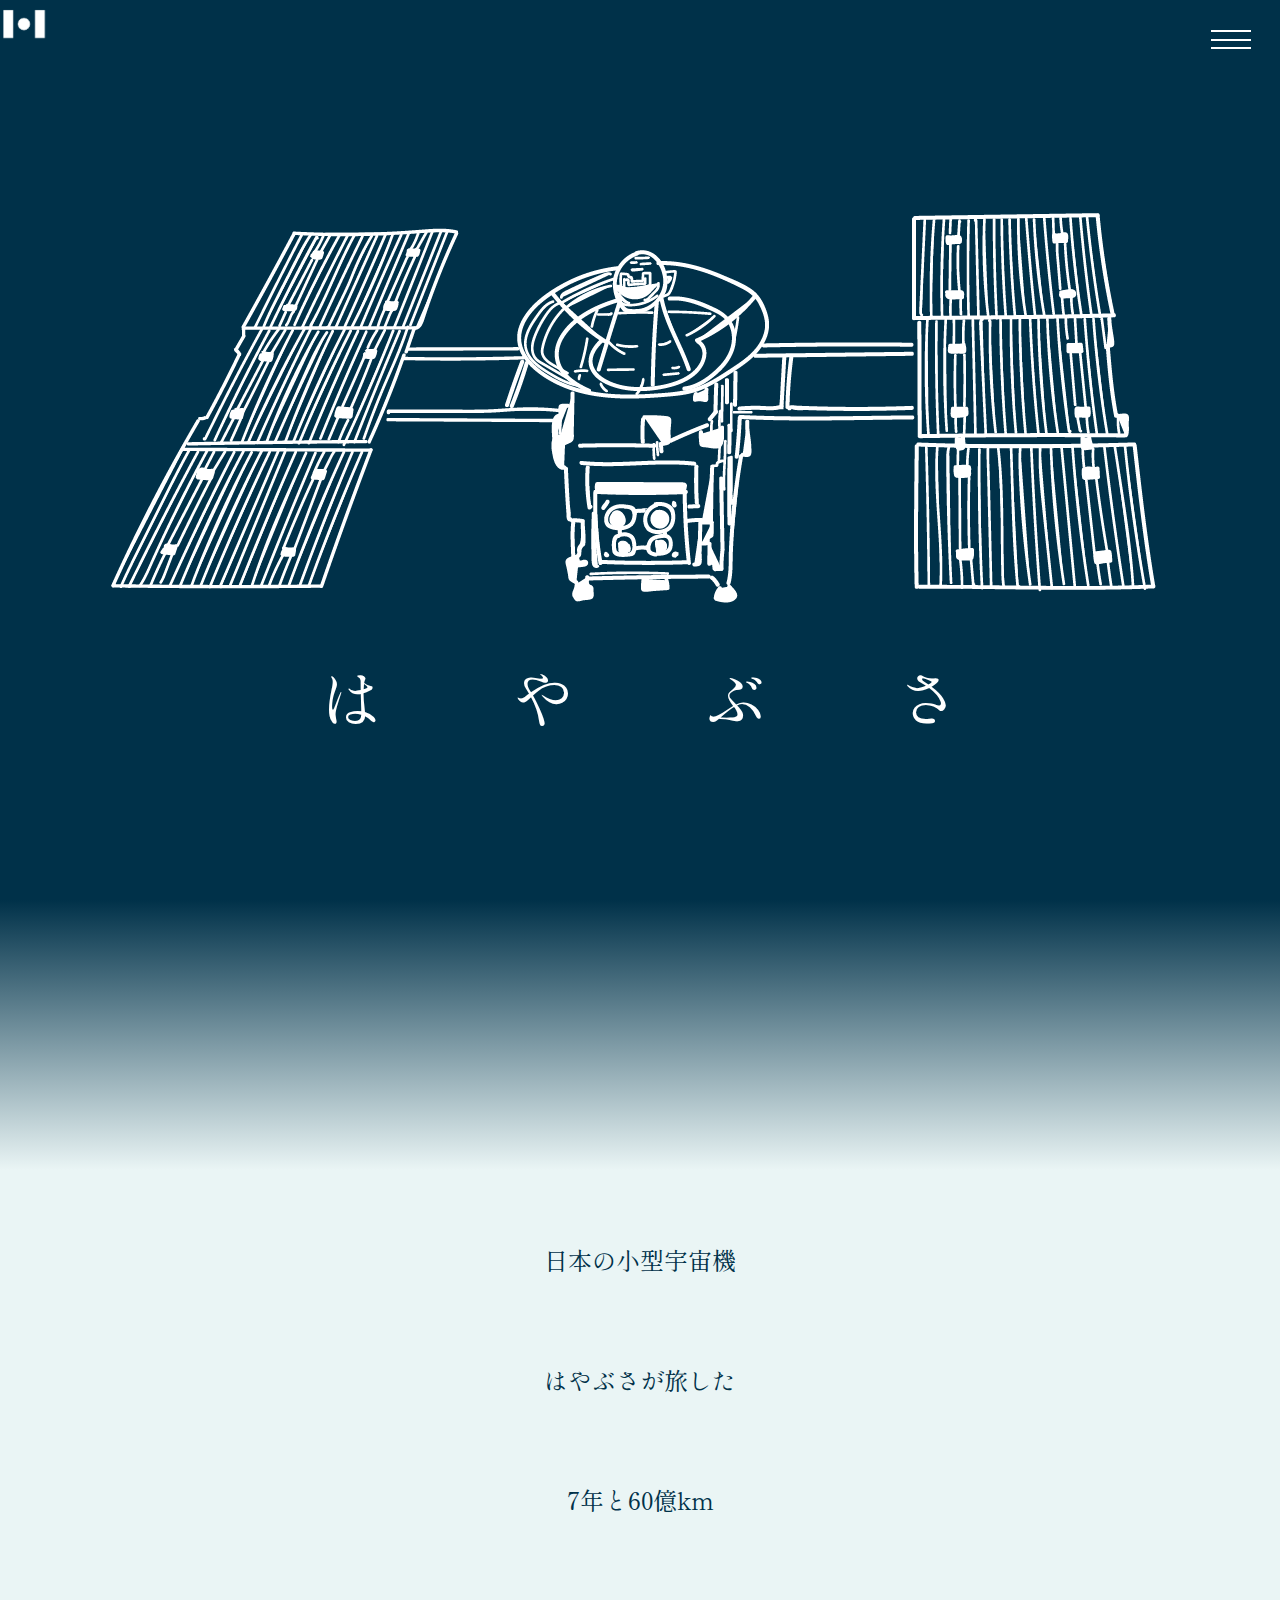
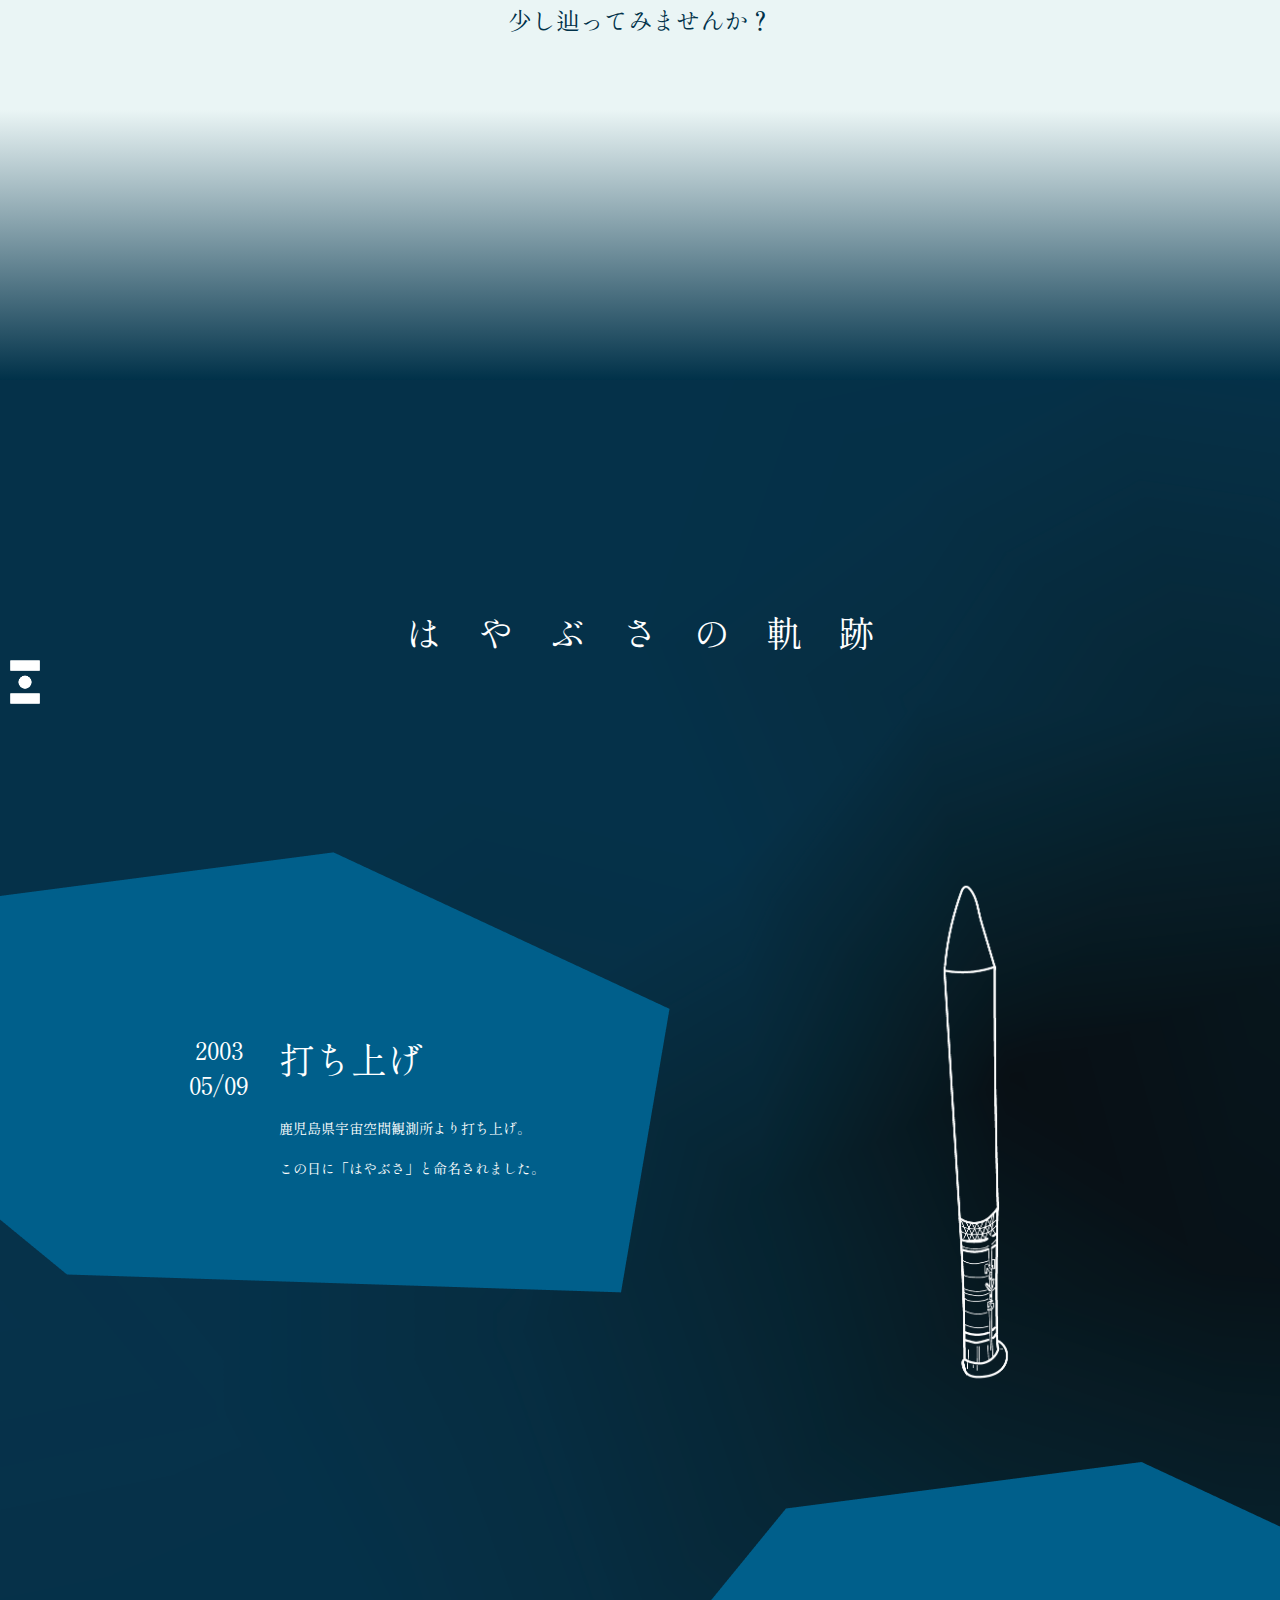
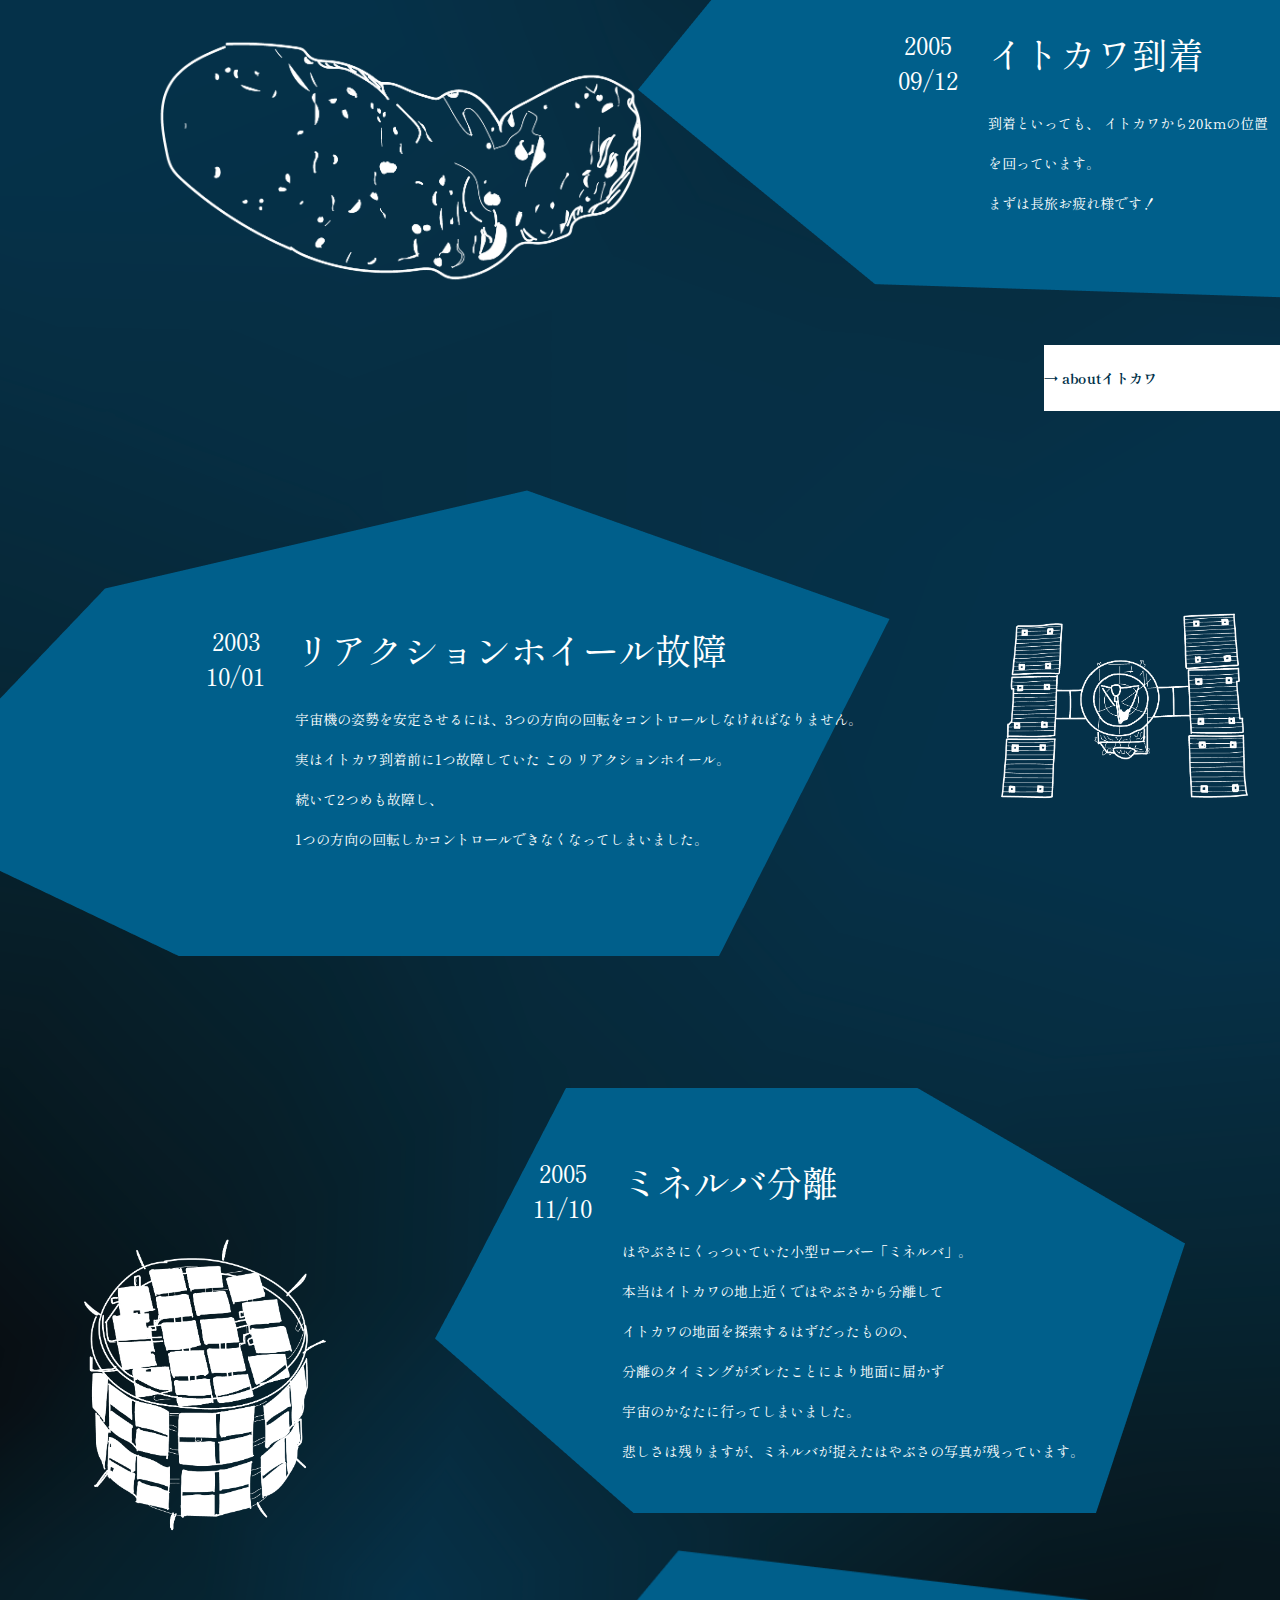
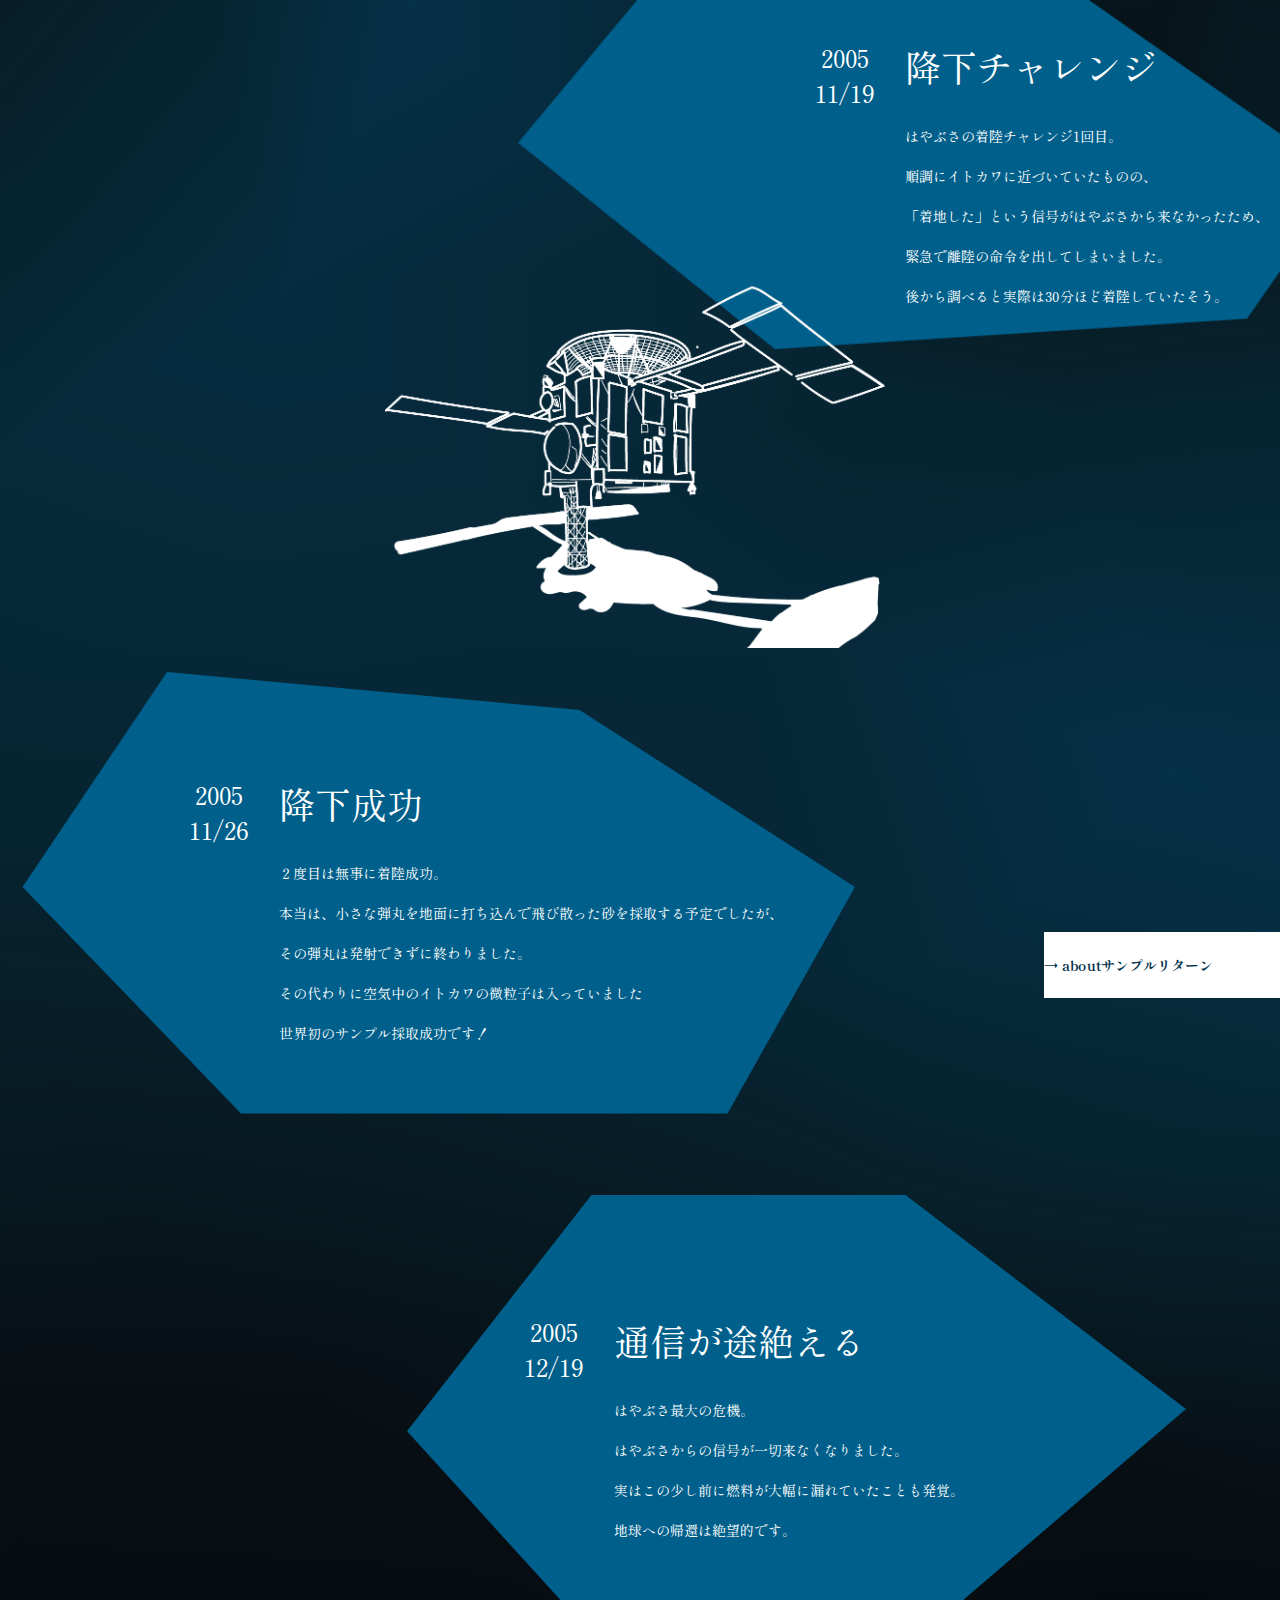
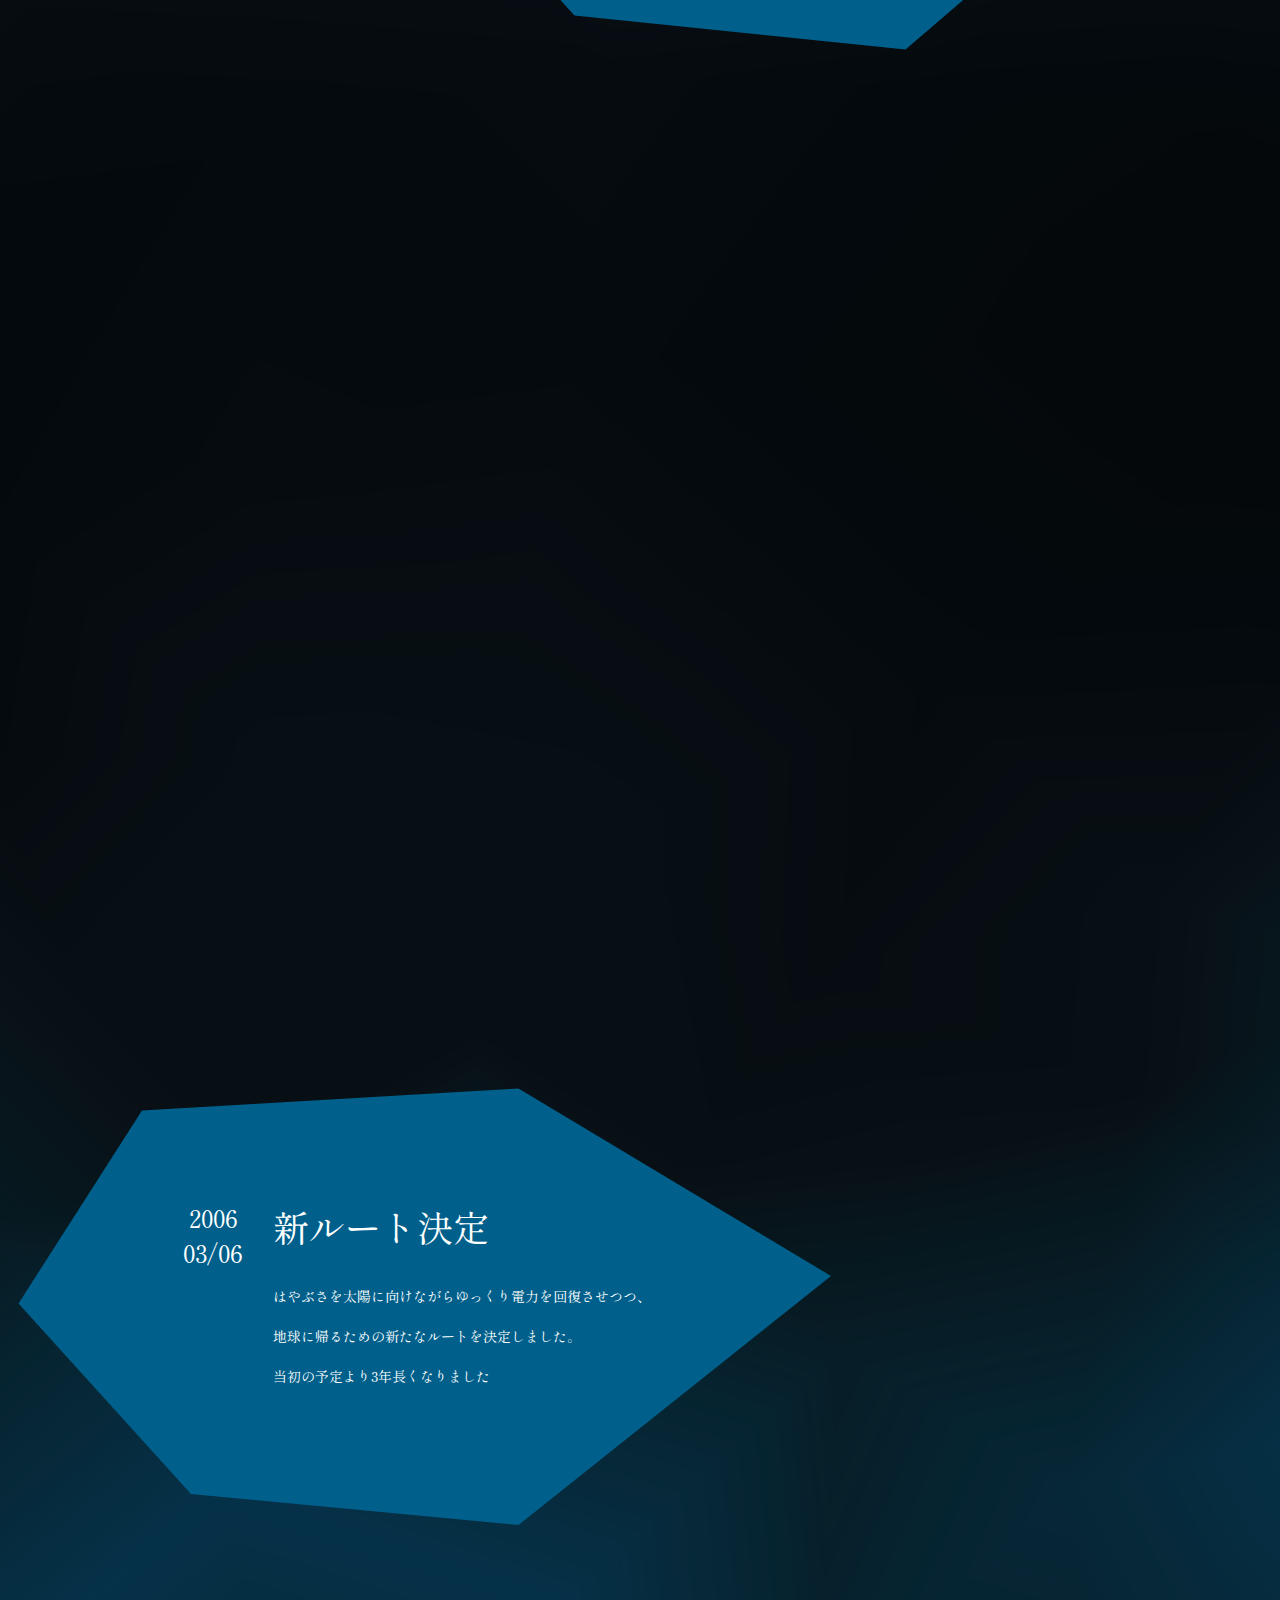
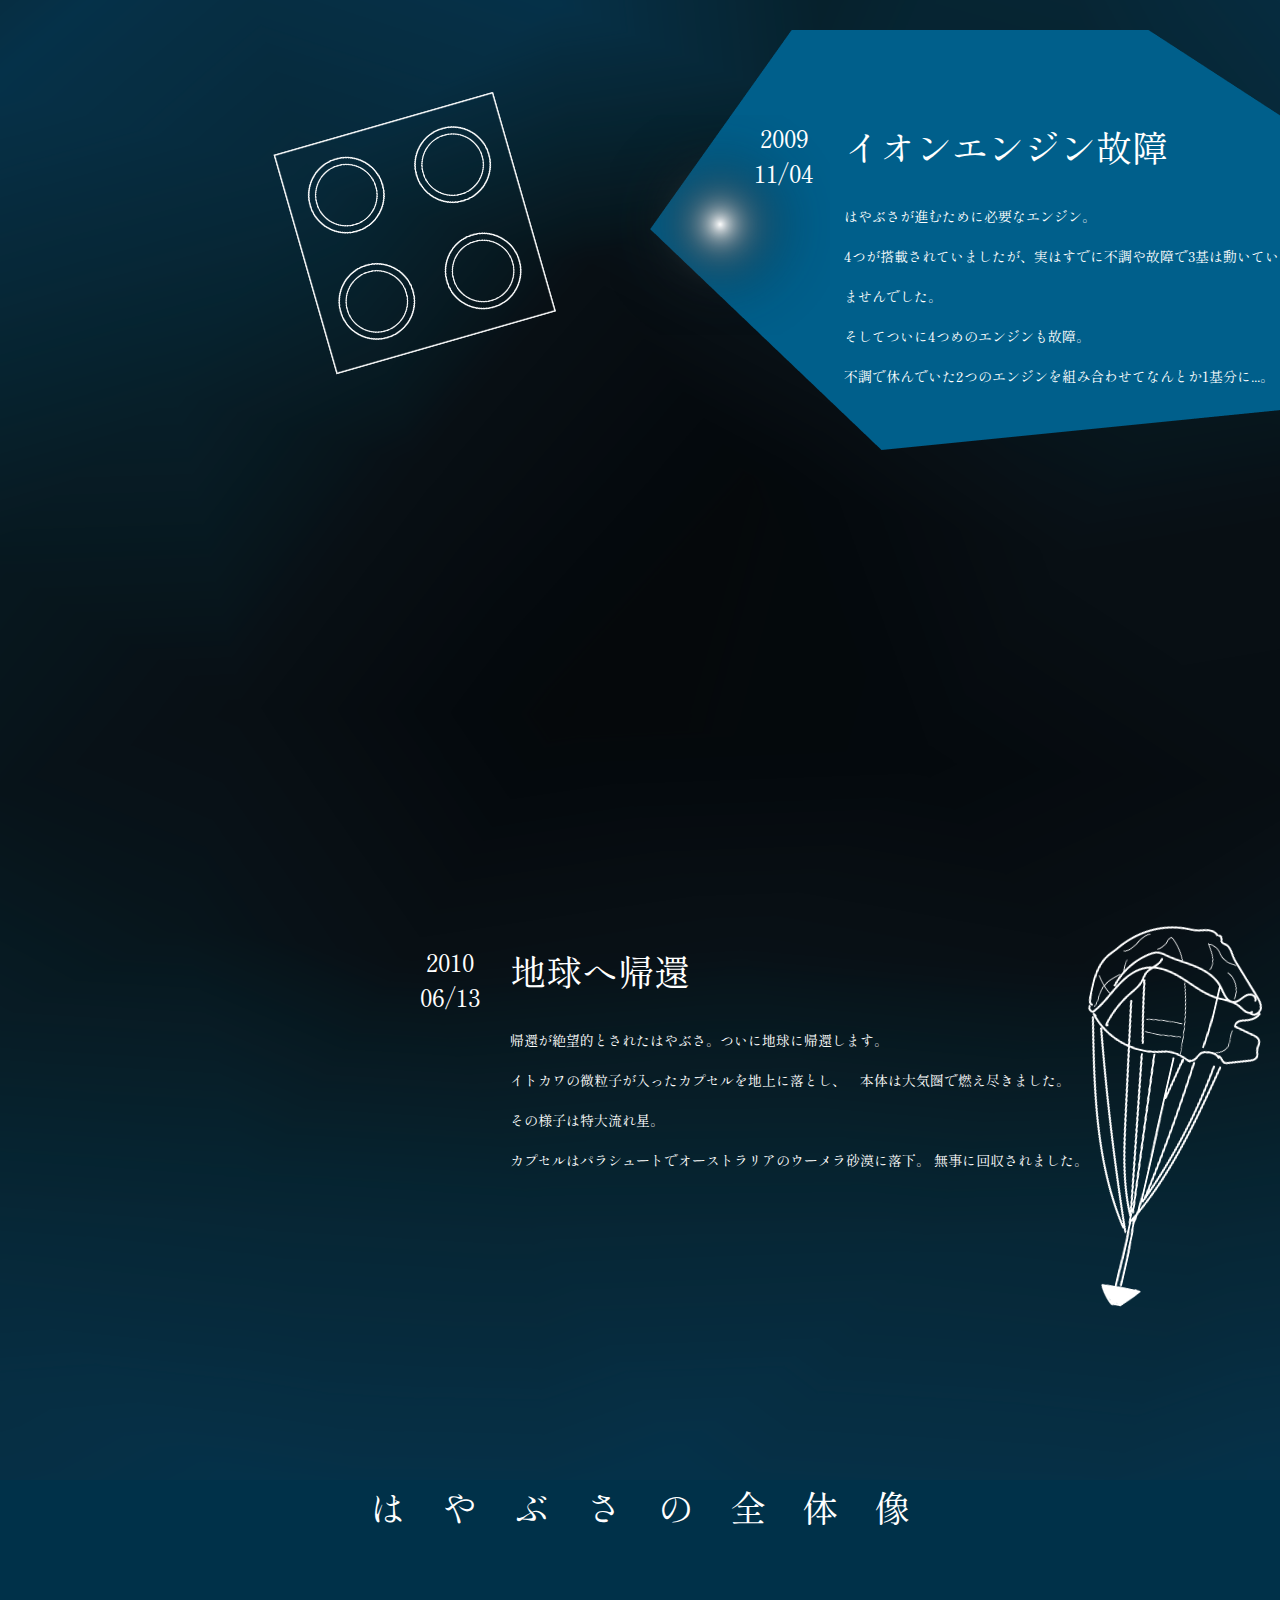
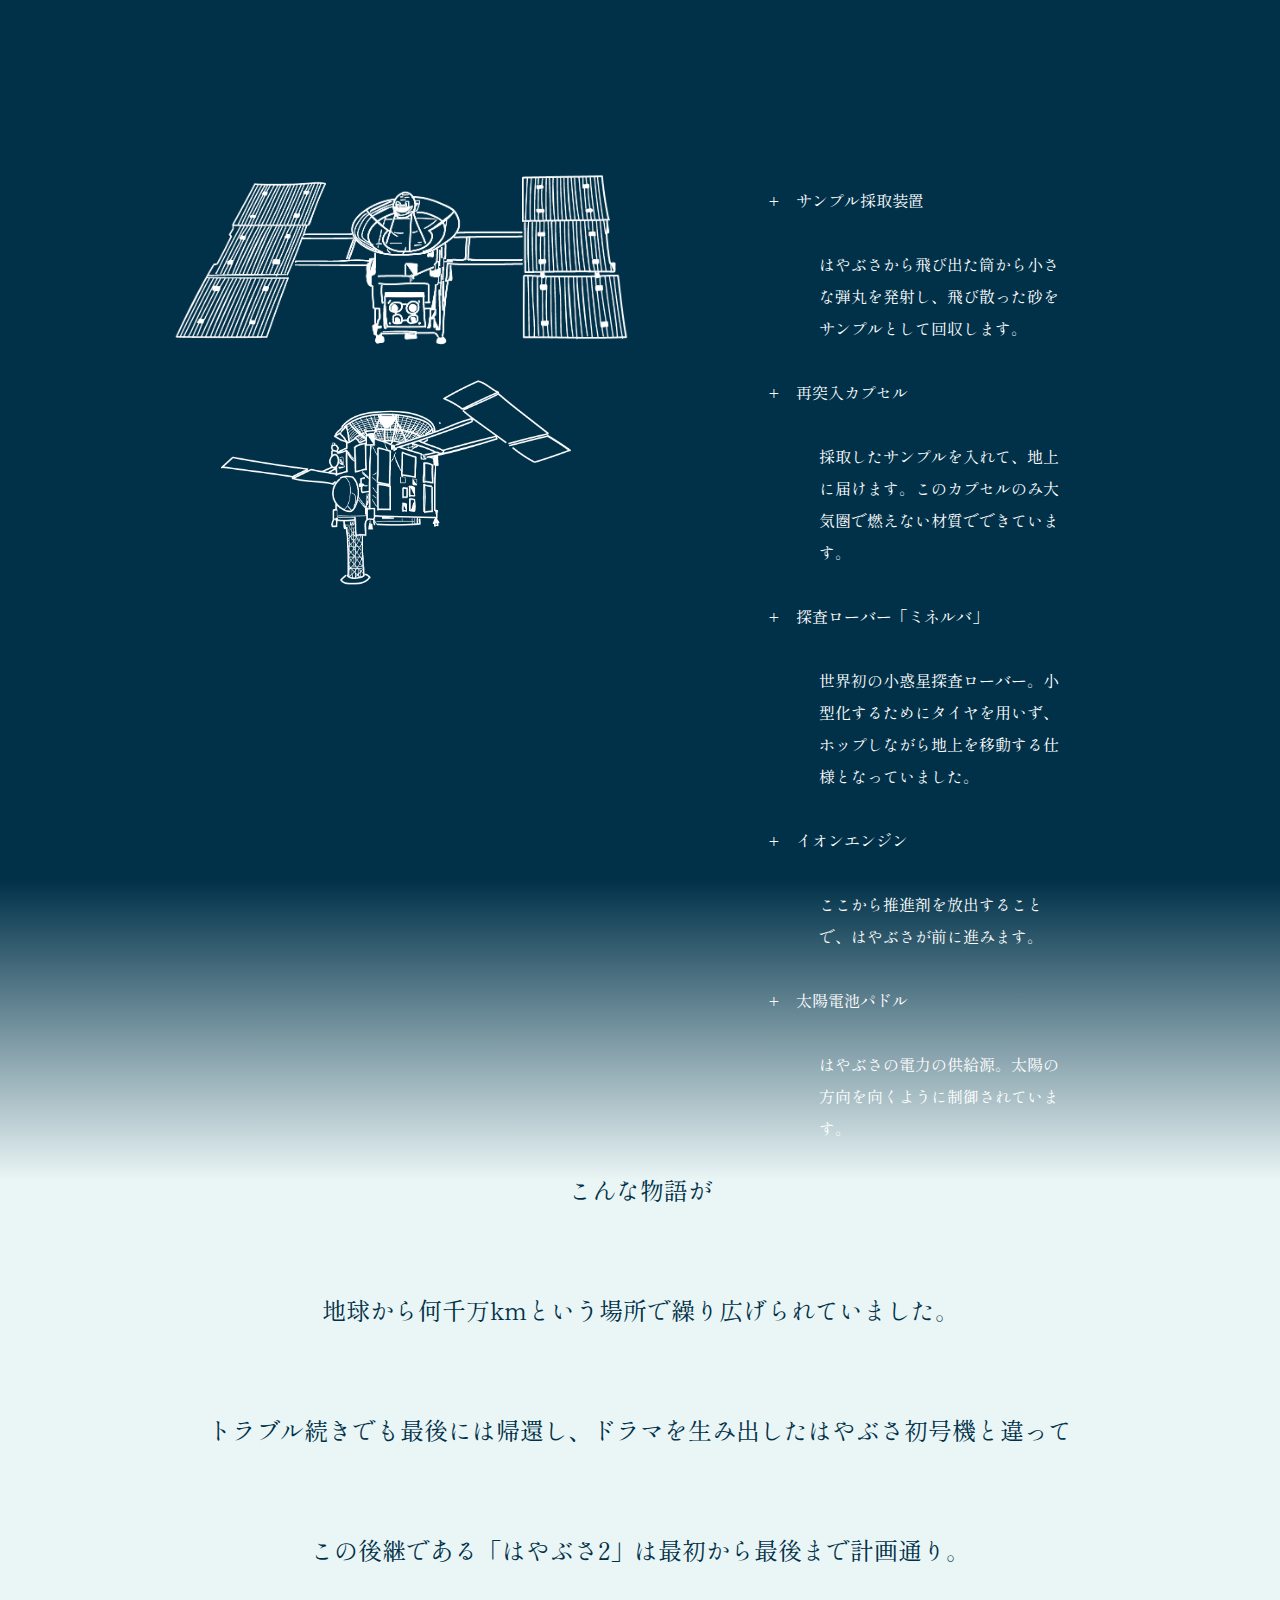
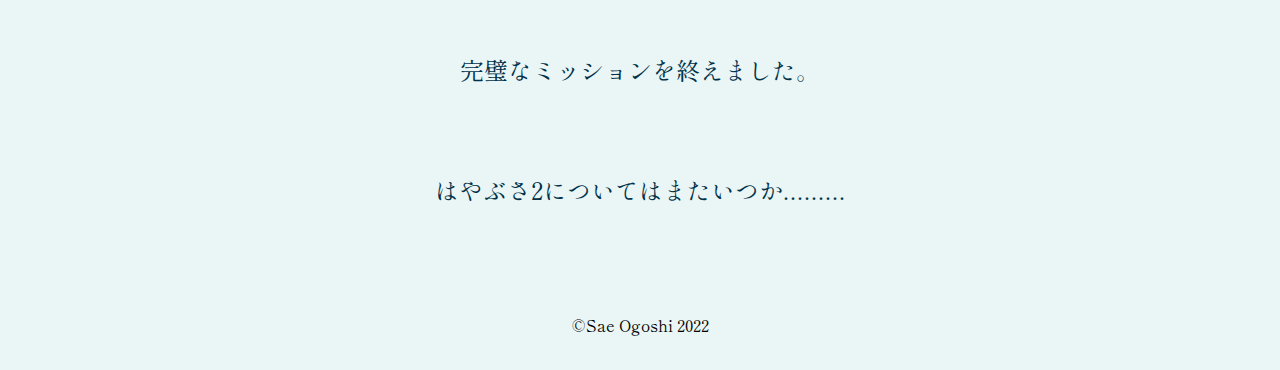
==== commit 76a0b36f: "fix:全体像ライト位置完成" ====
--- a/index.html
+++ b/index.html
@@ -280,8 +280,19 @@
             <!-- <div class="caption"></div> -->
 
             <div class="bodyImages">
-                <img src="images/hayabusamae.png" alt="" class="hayabusa_body" width="487px">
-                <img src="images/landing_shadow_no.png" alt="" class="landing_body" width="366px">
+                <div class="body-hayabusa-1">
+                    <img src="images/hayabusamae.png" alt="" class="hayabusa_body" width="487px">
+                    <img src="images/hayabusa_light.png" alt="" width="41%" class="ionLight">
+                    <img src="images/hayabusa_light.png" alt="" width="48%" class="solarLight1">
+                    <img src="images/hayabusa_light.png" alt="" width="48%" class="solarLight2">
+                </div>
+                <div class="body-hayabusa-2">
+                    <img src="images/landing_shadow_no.png" alt="" class="landing_body" width="366px">
+                    <img src="images/hayabusa_light.png" alt="" width="54.6%" class="sampleLight">
+                    <img src="images/hayabusa_light.png" alt="" width="54.6%" class="capsuleLight">
+                    <img src="images/hayabusa_light.png" alt="" width="54.6%" class="minervaLight">
+                </div>
+                
             </div>
             
             <div class="buttons">
@@ -317,12 +328,8 @@
         </div>
         
         </div>
-        <img src="images/hayabusa_light.png" alt="" width="200px" class="sampleLight">
-        <img src="images/hayabusa_light.png" alt="" width="200px" class="capsuleLight">
-        <img src="images/hayabusa_light.png" alt="" width="200px" class="minervaLight">
-        <img src="images/hayabusa_light.png" alt="" width="200px" class="ionLight">
-        <img src="images/hayabusa_light.png" alt="" width="235px" class="solarLight1">
-        <img src="images/hayabusa_light.png" alt="" width="235px" class="solarLight2">
+
+        
 
  
 
--- a/css/style.css
+++ b/css/style.css
@@ -576,21 +576,27 @@
     position: relative;
     z-index: 1;
 }
-
-.bodyImages img{
-    display: block;
+.body-hayabusa-1{
+    position: relative;
+    height: 210px;
+    width: 487px;
     margin: 0 auto;
-
-}
+    
+}
+.body-hayabusa-2{
+    position: relative;
+    height: 237.7px;
+    width: 366px;
+    margin: 0 auto;
+}
+
+
 /* .caption{
     background-color: #fff;
     height: 350px;
     width: 350px;
 } */
 
-.hayabusa_body{
-    /* height: 210px; */
-}
 
 .buttons {
    line-height: 6em;
@@ -627,48 +633,48 @@
 
 .sampleLight{
     position: absolute;
-    left: 295px;
-    top: 580px;
+    left: 9.5%;
+    top: 40%;
     opacity: 0;
     z-index: 0;
 }
 
 .minervaLight{
     position: absolute;
-    left: 280px;
-    top: 548px;
+    left: 5%;
+    top: 27%;
     opacity: 0;
     z-index: 0;
 }
 
 .capsuleLight{
     position: absolute;
-    left: 285px;
-    top: 513px;
+    left: 7%;
+    top: 15%;
     opacity: 0;
     z-index: 0;
 }
 
 .ionLight{
     position: absolute;
-    left: 345px;
-    top: 335px;
+    left: 30%;
+    top: 30%;
     opacity: 0;
     z-index: 0;
 }
 
 .solarLight1{
     position: absolute;
-    left: 180px;
-    top: 255px;
+    left: -3%;
+    top: -10%;
     opacity: 0;
     z-index: 0;
 }
 
 .solarLight2{
     position: absolute;
-    left: 490px;
-    top: 255px;
+    left: 60%;
+    top: -10%;
     opacity: 0;
     z-index: 0;
 }
@@ -785,41 +791,75 @@
     }
 
     .pol1{
+        width: 278px;
+        height: 140px;
+        left: 0;
+        top: 143px;
+    }
+    .pol2{
+        transform: scale(-1, 1);
         width: 288px;
+        height: 150px;
         left: 0;
-    }
-    .pol2{
-        width: 288px;
+        top: 357px;
+    }
+
+    .pol3{
+        transform: scale(1, -1);
+        width: 370px;
+        height: 230px;
         left: 0;
-    }
-
-    .pol3{
-        width: 288px;
+        top: 620px;
+    }
+    .pol4{
+        width: 330px;
+        height: 220px;
+        object-fit: cover;
+        object-position: 100% 100%;
+        
         left: 0;
-    }
-    .pol4{
-        width: 288px;
+        top: 900px;
+    }
+    .pol5{
+        
+        width: 320px;
+        height: 190px;
         left: 0;
-    }
-    .pol5{
-        width: 288px;
+        top: 1210px;
+        object-fit: cover;
+        object-position: 100% 100%;
+    }
+    .pol6{
+        width: 350px;
+        height: 200px;
         left: 0;
-    }
-    .pol6{
-        width: 288px;
-        left: 0;
+        top: 1431px;
+        object-fit: cover;
+        object-position: 100% 100%;
     }
     .pol7{
-        width: 288px;
-        left: 0;
+        
+        width: 420px;
+        height: 150px;
+        left: -50px;
+        /* right:  10px; */
+        top: 2617px;
     }
     .pol8{
-        width: 288px;
-        left: 0;
+        transform: scale(1, -1);
+        width: 400px;
+        height: 200px;
+        top: 1755px;
+        /* right: 20px; */
+        left: -40px;
     }
     .pol9{
-        width: 288px;
-        left: 0;
+        
+        width: 400px;
+        height: 180px;
+        left: -40px;
+        /* right: 10px; */
+        top: 2896px;
     }
 
     .rocket{
@@ -827,7 +867,7 @@
         height: 184px;
         left: 225px;
         top: 153px;
-        object-fit: contain;
+        object-fit: cover;
         object-position: 0 100%;
     }
     .itokawa{
@@ -910,6 +950,17 @@
         transform: rotate(11.9deg);
     }
 
+    .light1{
+        width: 375px;
+        left: 0;
+        top: 2217px;
+    }
+    .light2{
+        width: 280px;
+        left: 44px;
+        top: 2938px;
+    }
+
 
 
 
@@ -926,6 +977,14 @@
 
 
 
+    .body-hayabusa-1{
+        width: 183px;
+        height: 78px;
+    }
+    .body-hayabusa-2{
+        width: 120px;
+        height: 78px;
+    }
 
     .body-content{
         margin-left: 5px;
@@ -964,6 +1023,8 @@
         line-height: 2em;
     }
 
+    
+
     /*last*/
 
     .last{
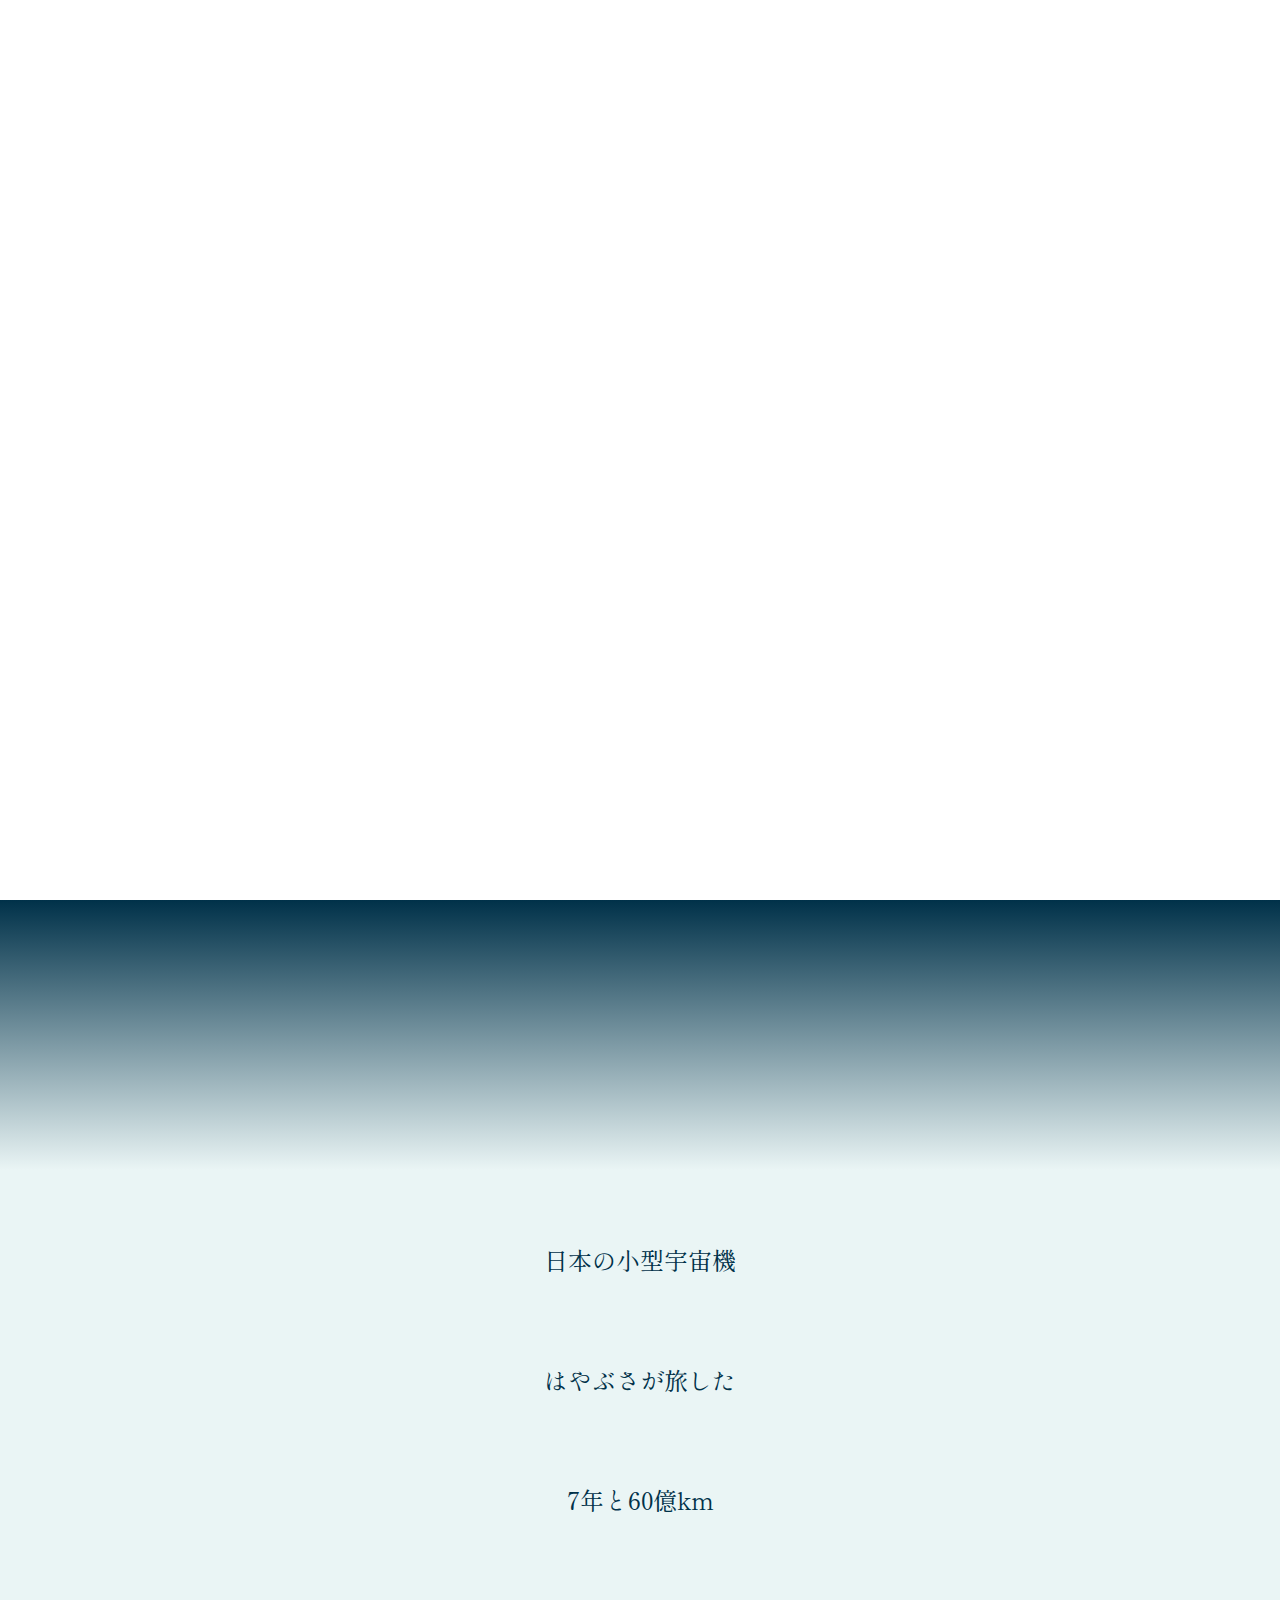
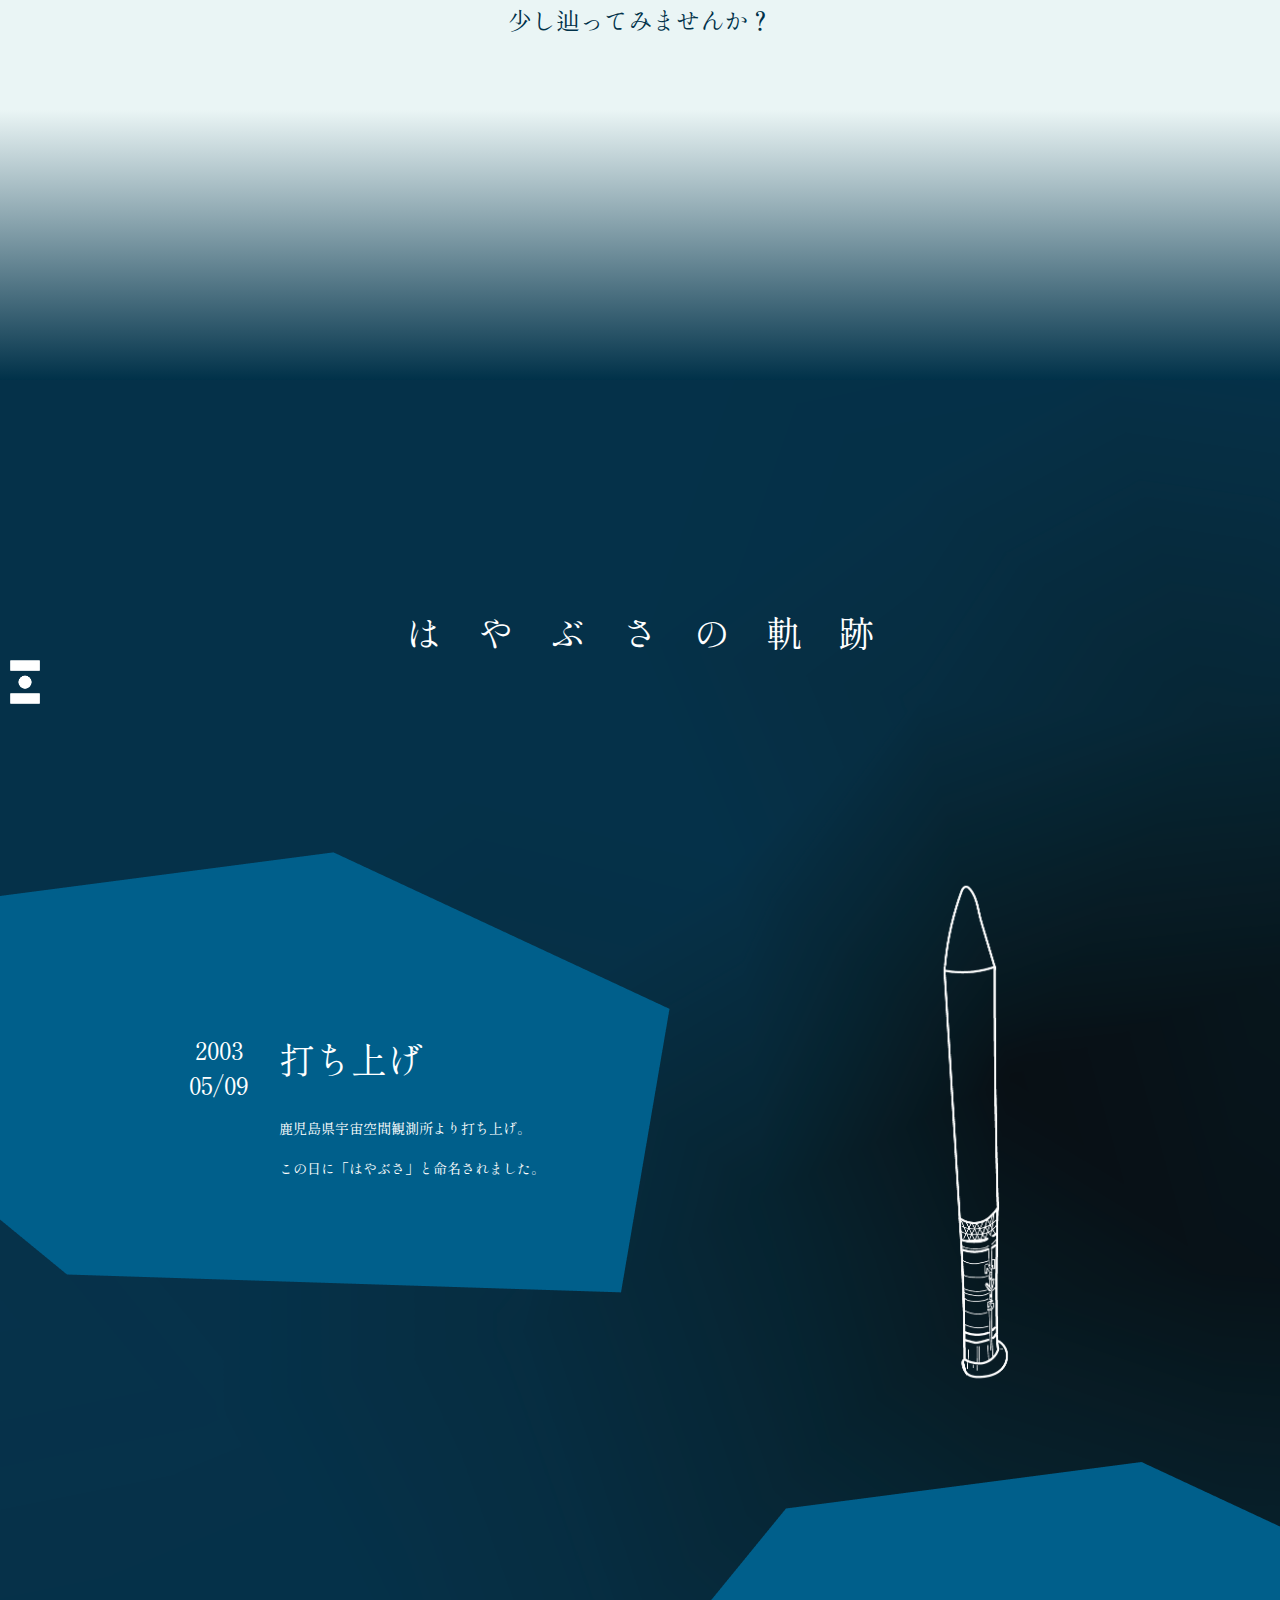
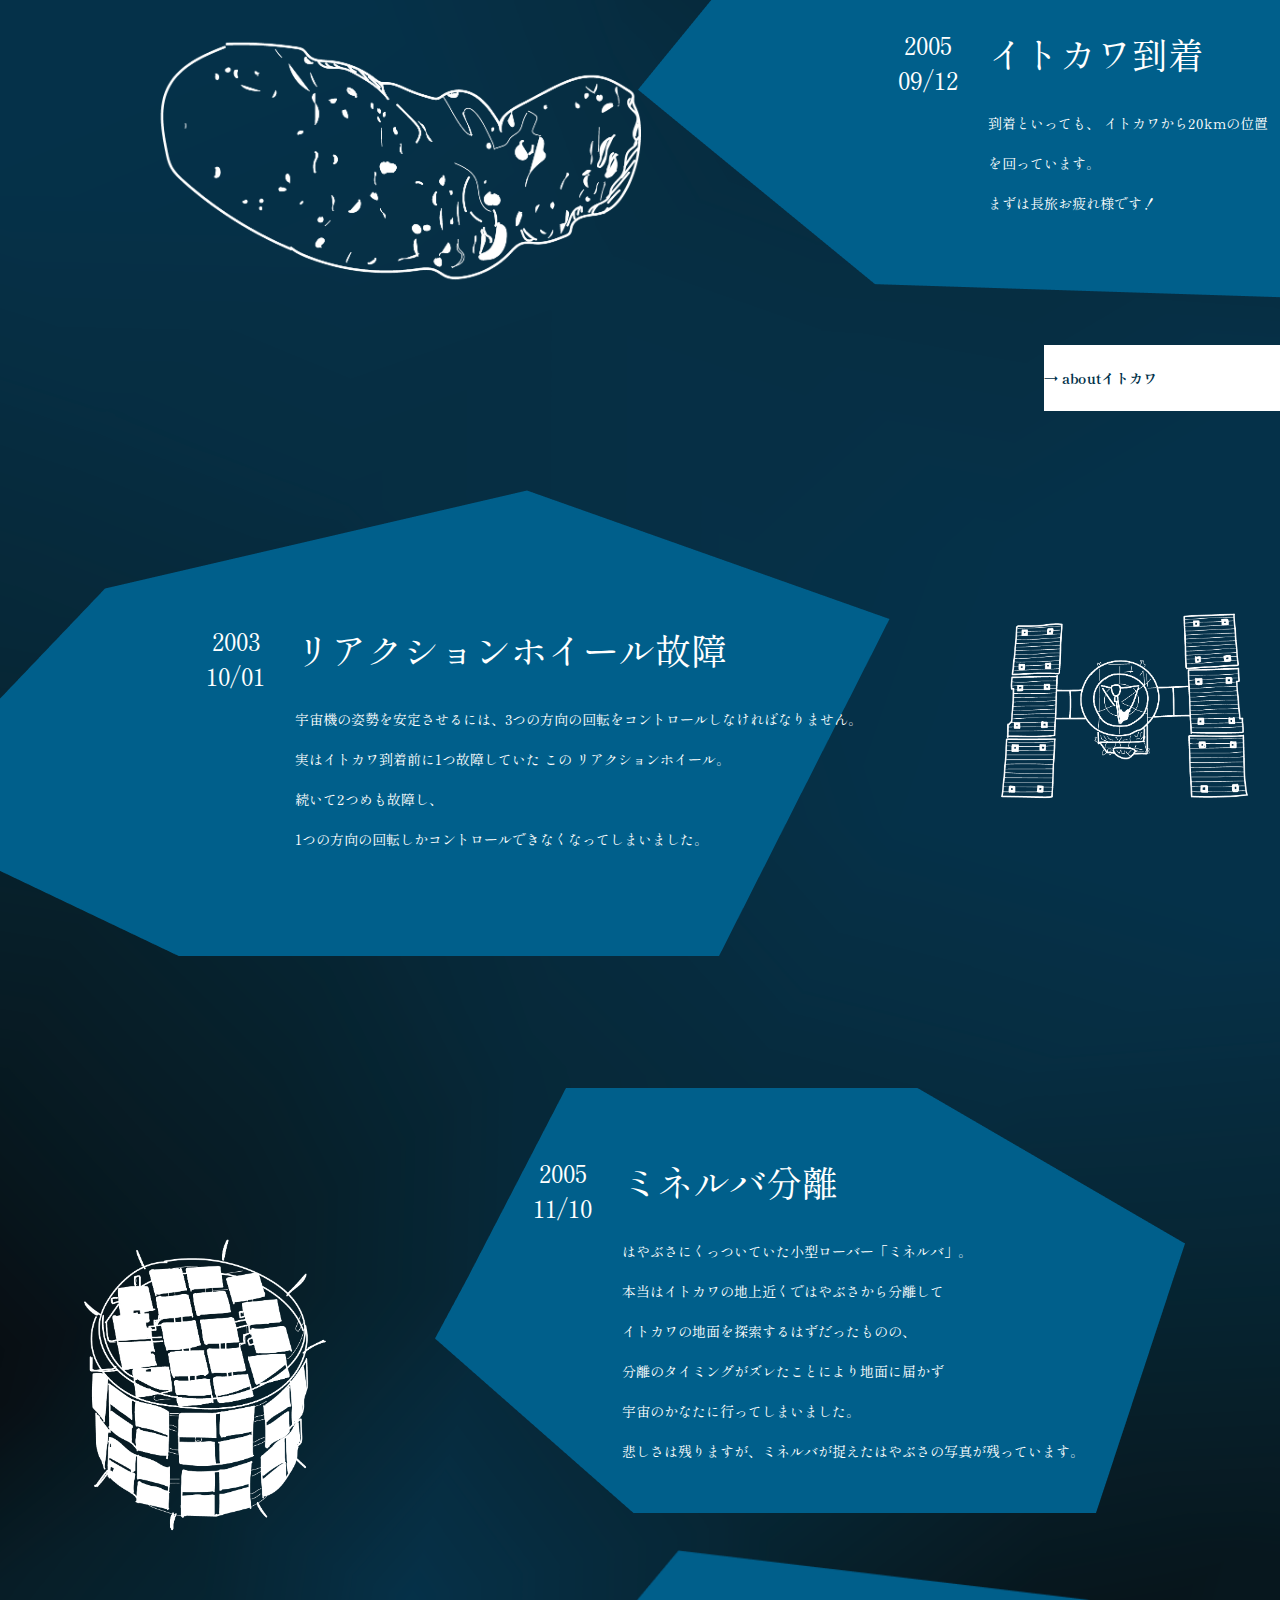
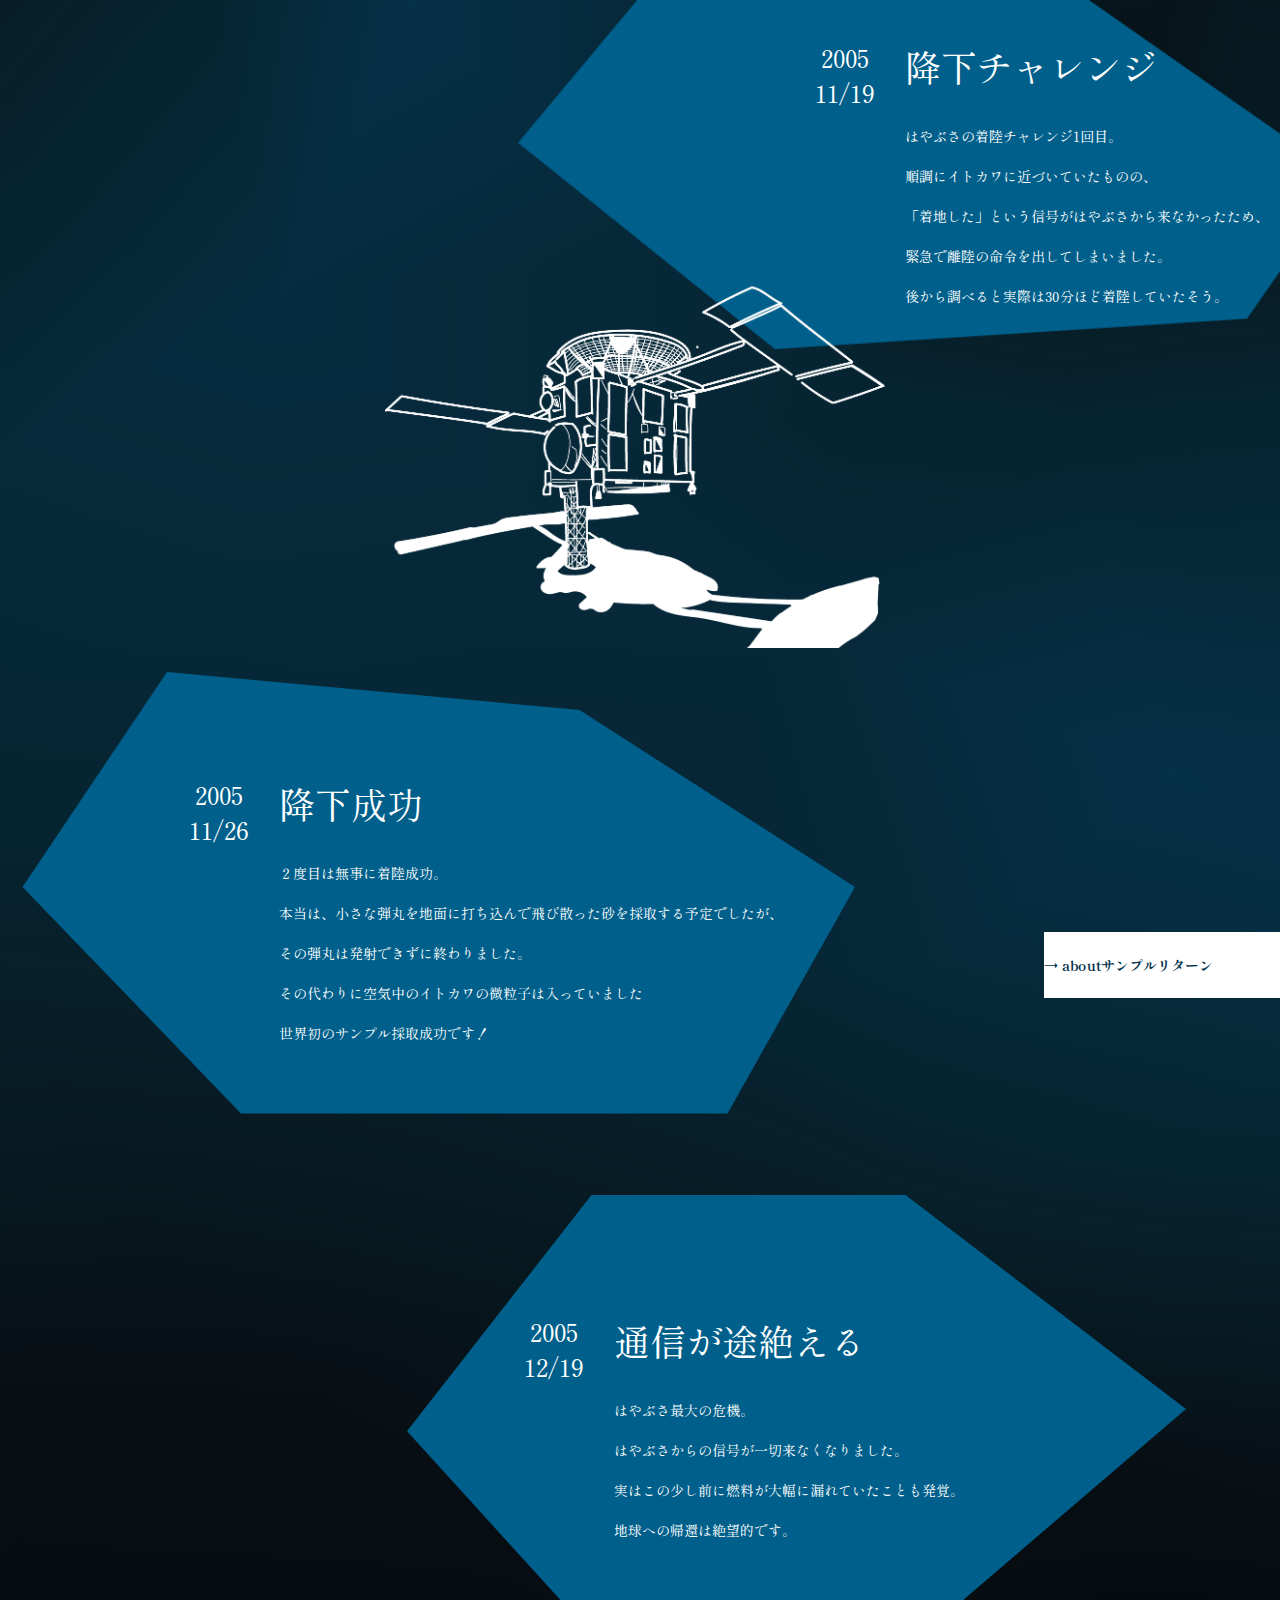
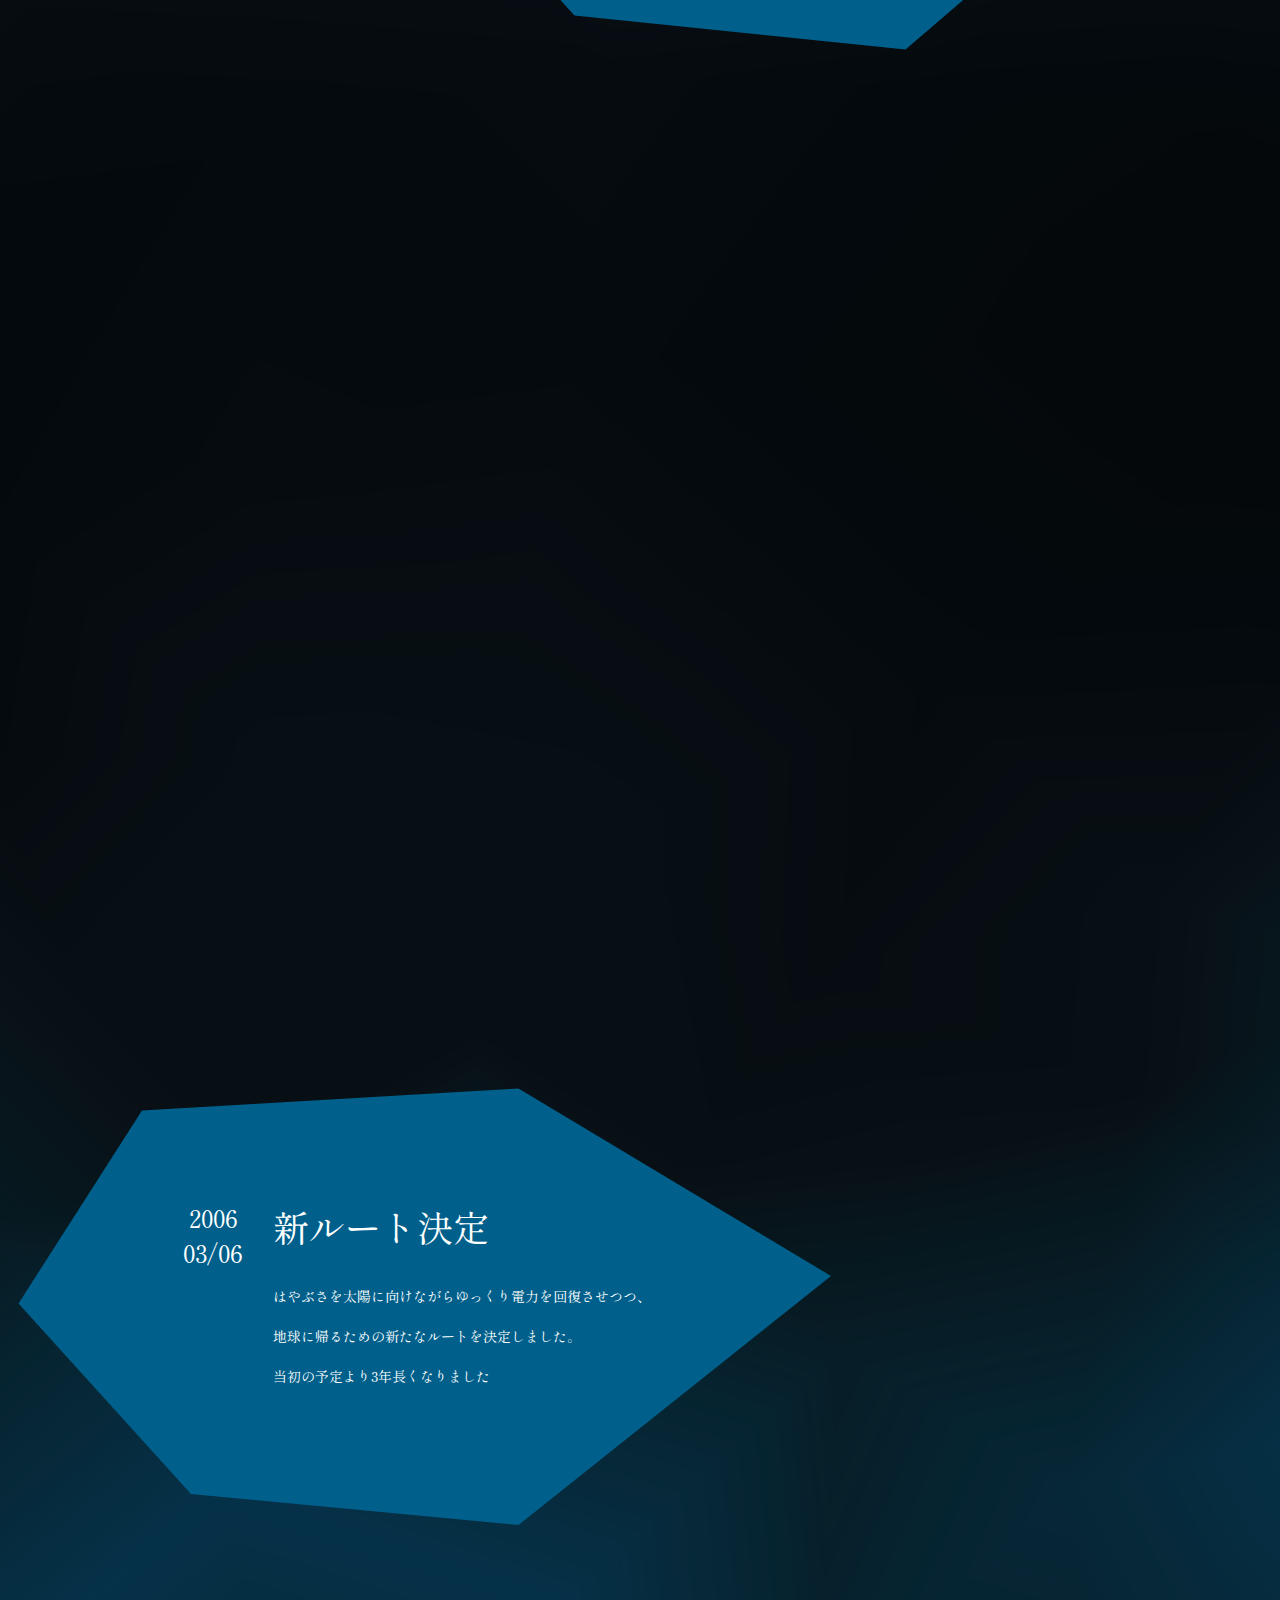
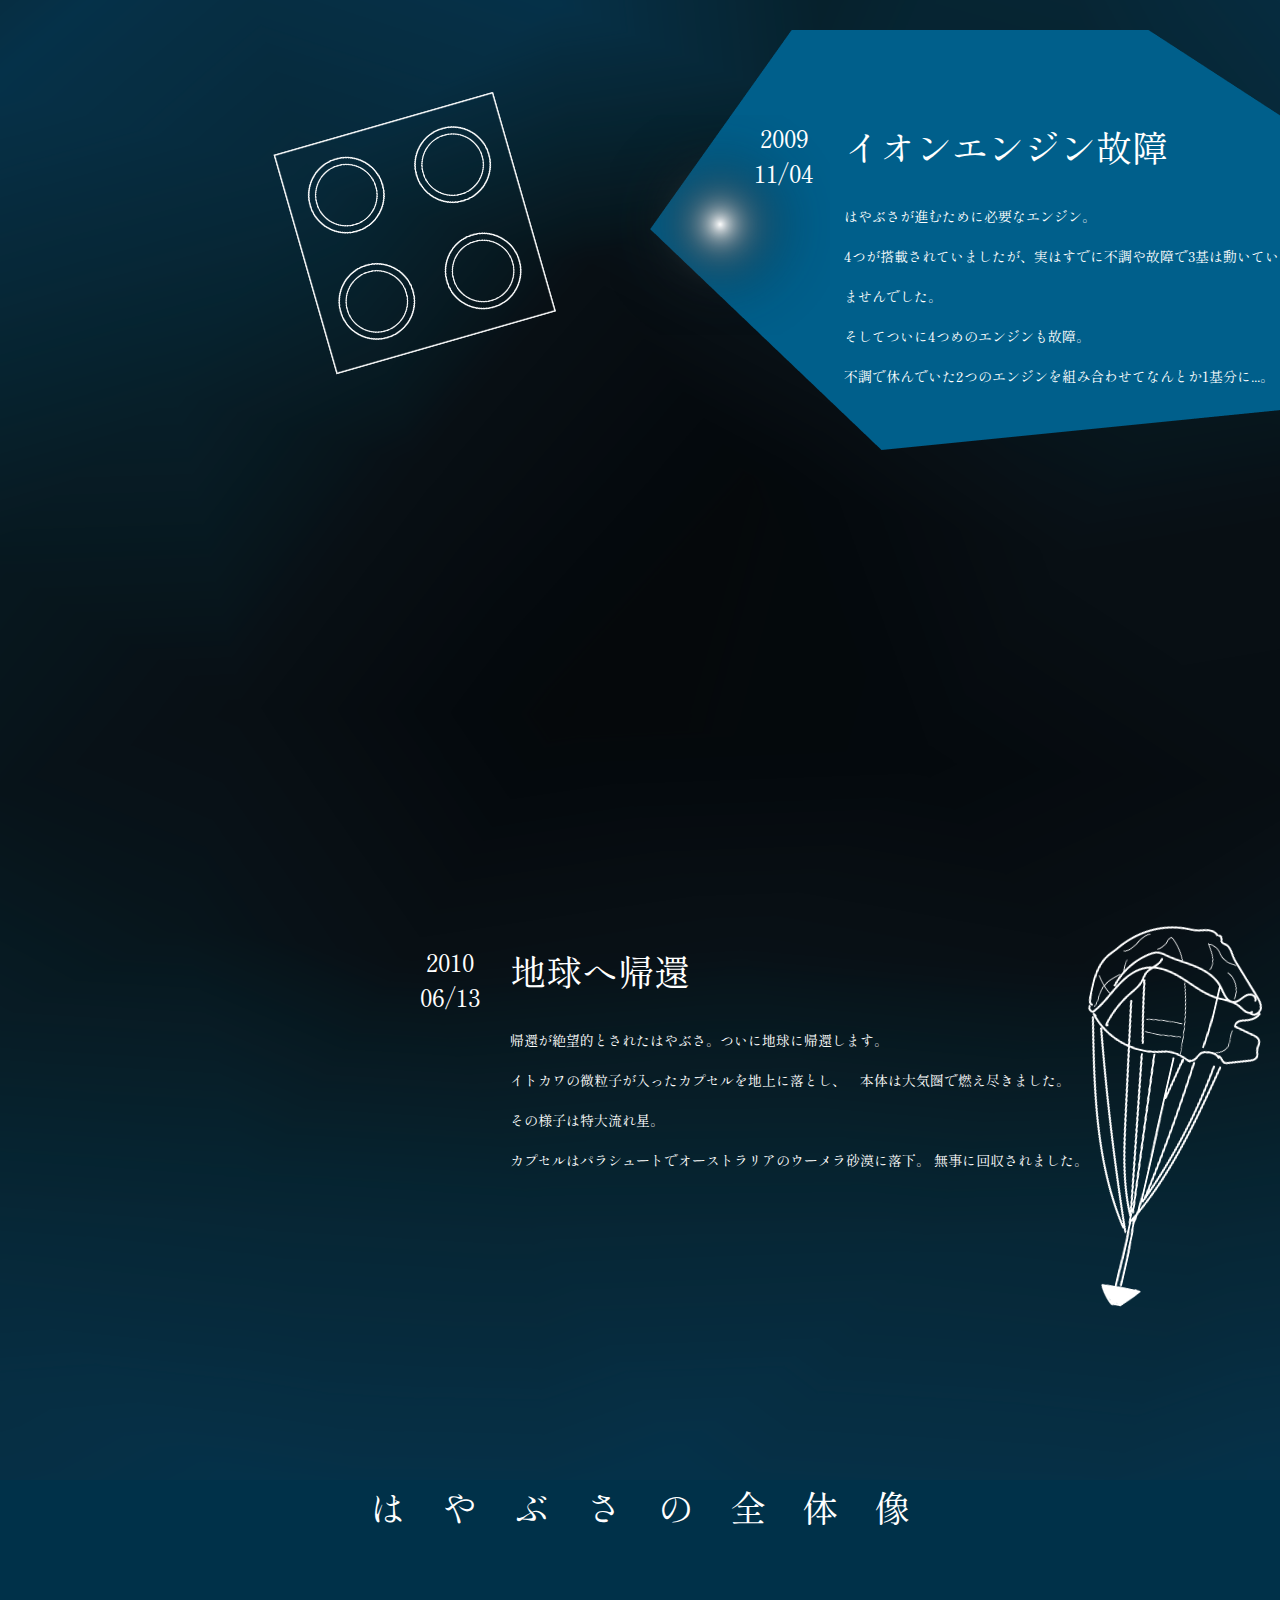
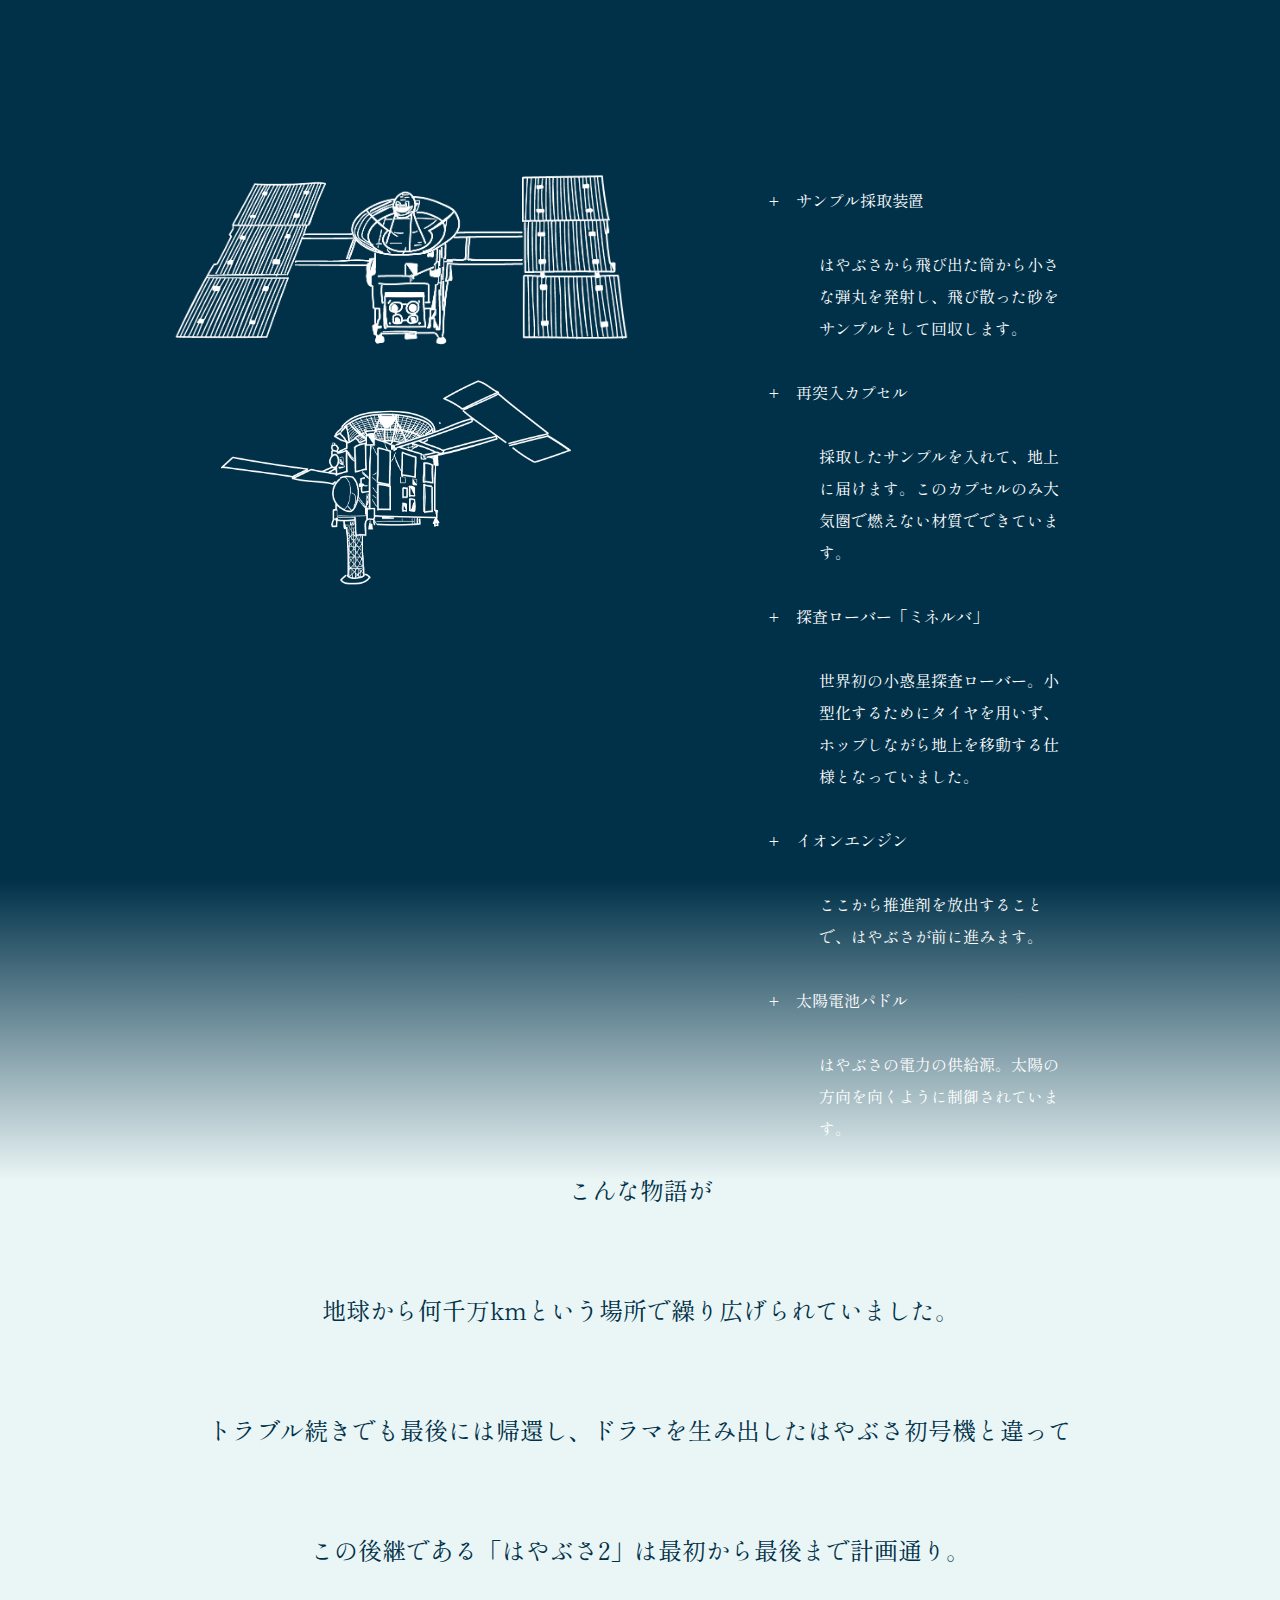
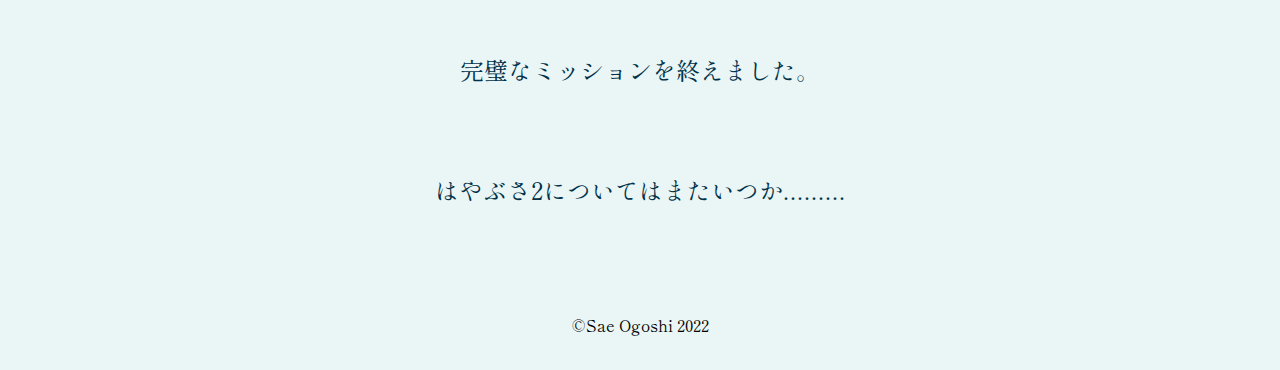
==== commit 3552f78e: "feat:ローディング画面追加" ====
--- a/index.html
+++ b/index.html
@@ -12,6 +12,9 @@
     <title>はやぶさの世界</title>
 </head>
 <body>
+    <div id="loading">
+        <div id="loading_text"></div>
+    </div>
     <header>
         <div class="nav-wrapper">
             <!-- ②ナビゲーションメニュー -->
@@ -349,6 +352,10 @@
     <script src="https://cdnjs.cloudflare.com/ajax/libs/gsap/3.9.1/ScrollTrigger.min.js"></script>
     <script src="https://cdnjs.cloudflare.com/ajax/libs/gsap/3.9.1/MotionPathPlugin.min.js"></script>
     <script type="text/javascript" src="js/rellax.min.js"></script>
+    <script type="text/javascript" src="https://cdnjs.cloudflare.com/ajax/libs/progressbar.js/1.1.0/progressbar.min.js"></script>
+<!--IE11用-->
+    <script src="https://cdnjs.cloudflare.com/ajax/libs/babel-standalone/6.26.0/babel.min.js"></script>
+    <script src="https://cdnjs.cloudflare.com/ajax/libs/babel-polyfill/6.26.0/polyfill.min.js"></script>
    
     <script type="text/javascript" src="js/script.js"></script>
 
--- a/css/style.css
+++ b/css/style.css
@@ -173,6 +173,17 @@
     text-align: center;
     text-indent: 1em;
 }
+#loading {
+    position: fixed;
+    top: 0;
+    left: 0;
+    bottom: 0;
+    width: 100%;
+    height: 100%;
+    z-index: 99999;
+    background: #fff;
+    text-align: center;
+  }
 /*title*/
 .title{
     background-color: #003149;
@@ -961,6 +972,9 @@
         top: 2938px;
     }
 
+    svg{
+        display: none;
+    }
 
 
 
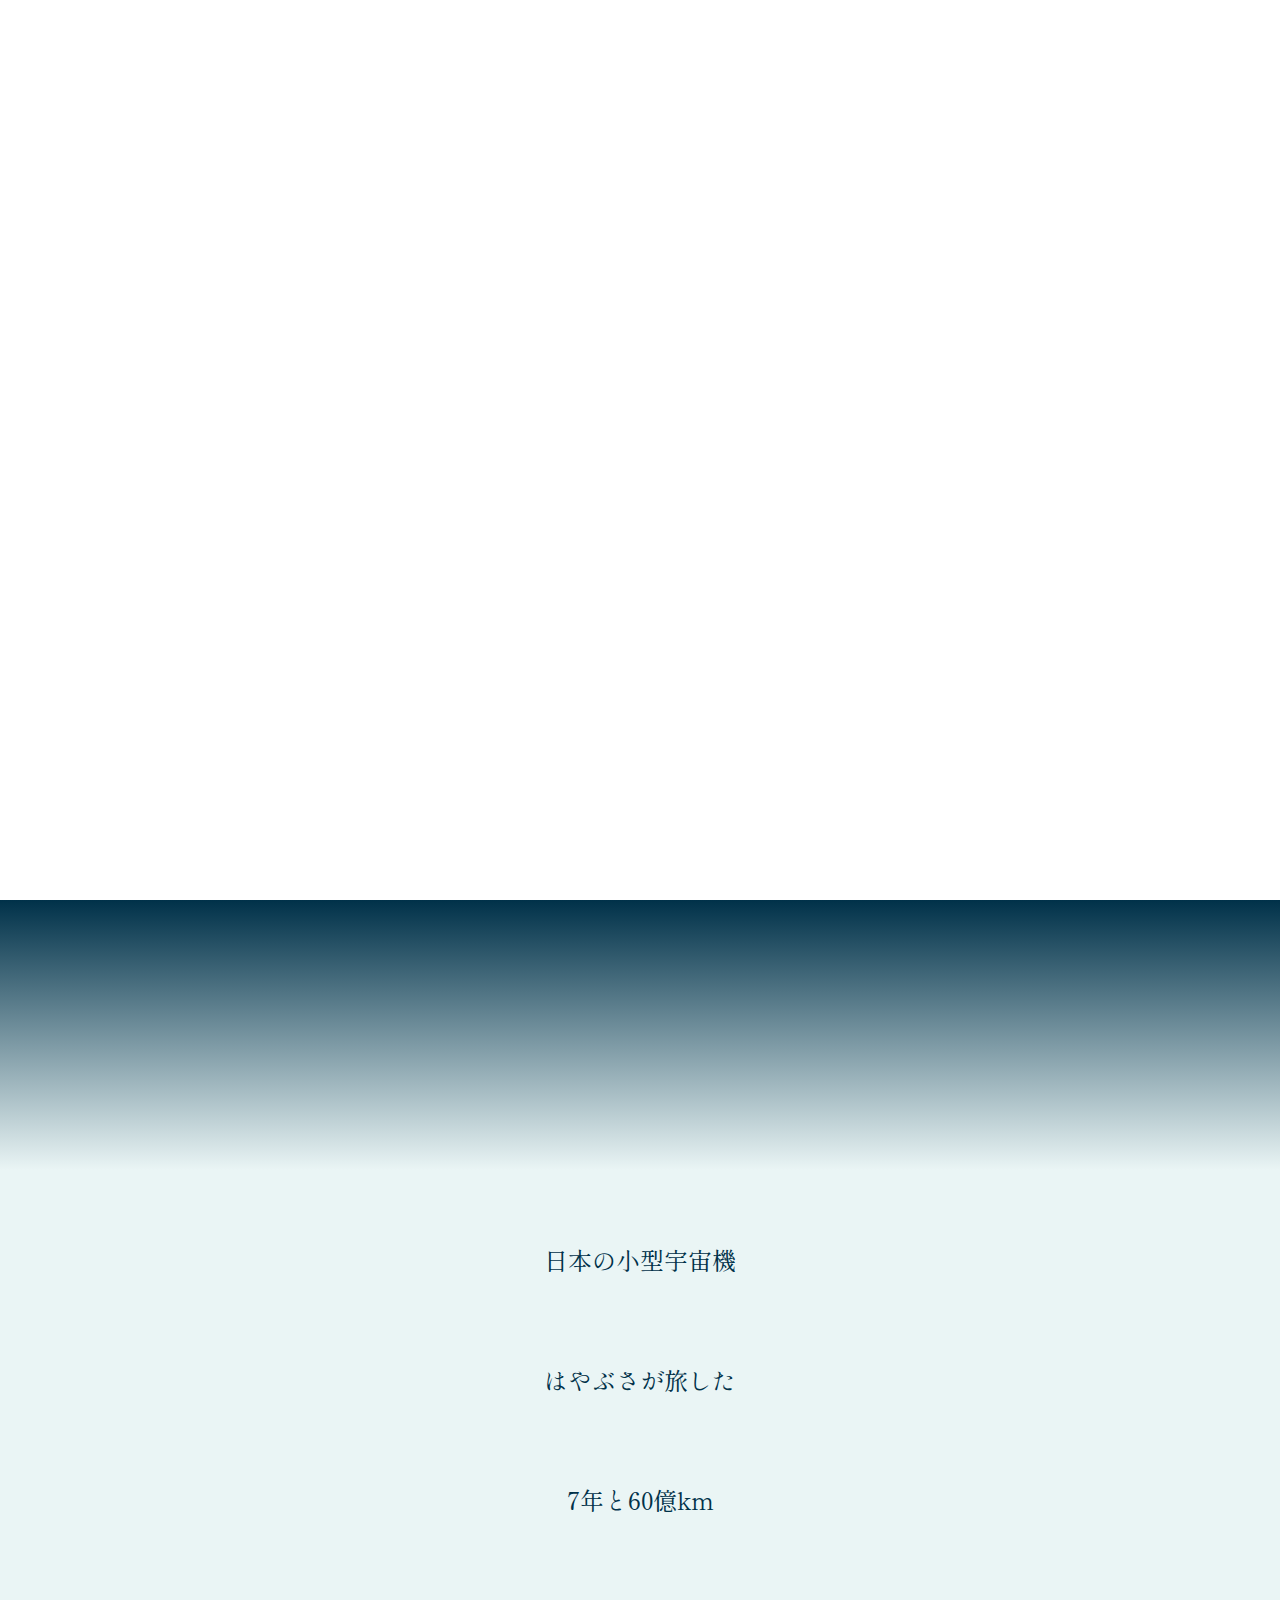
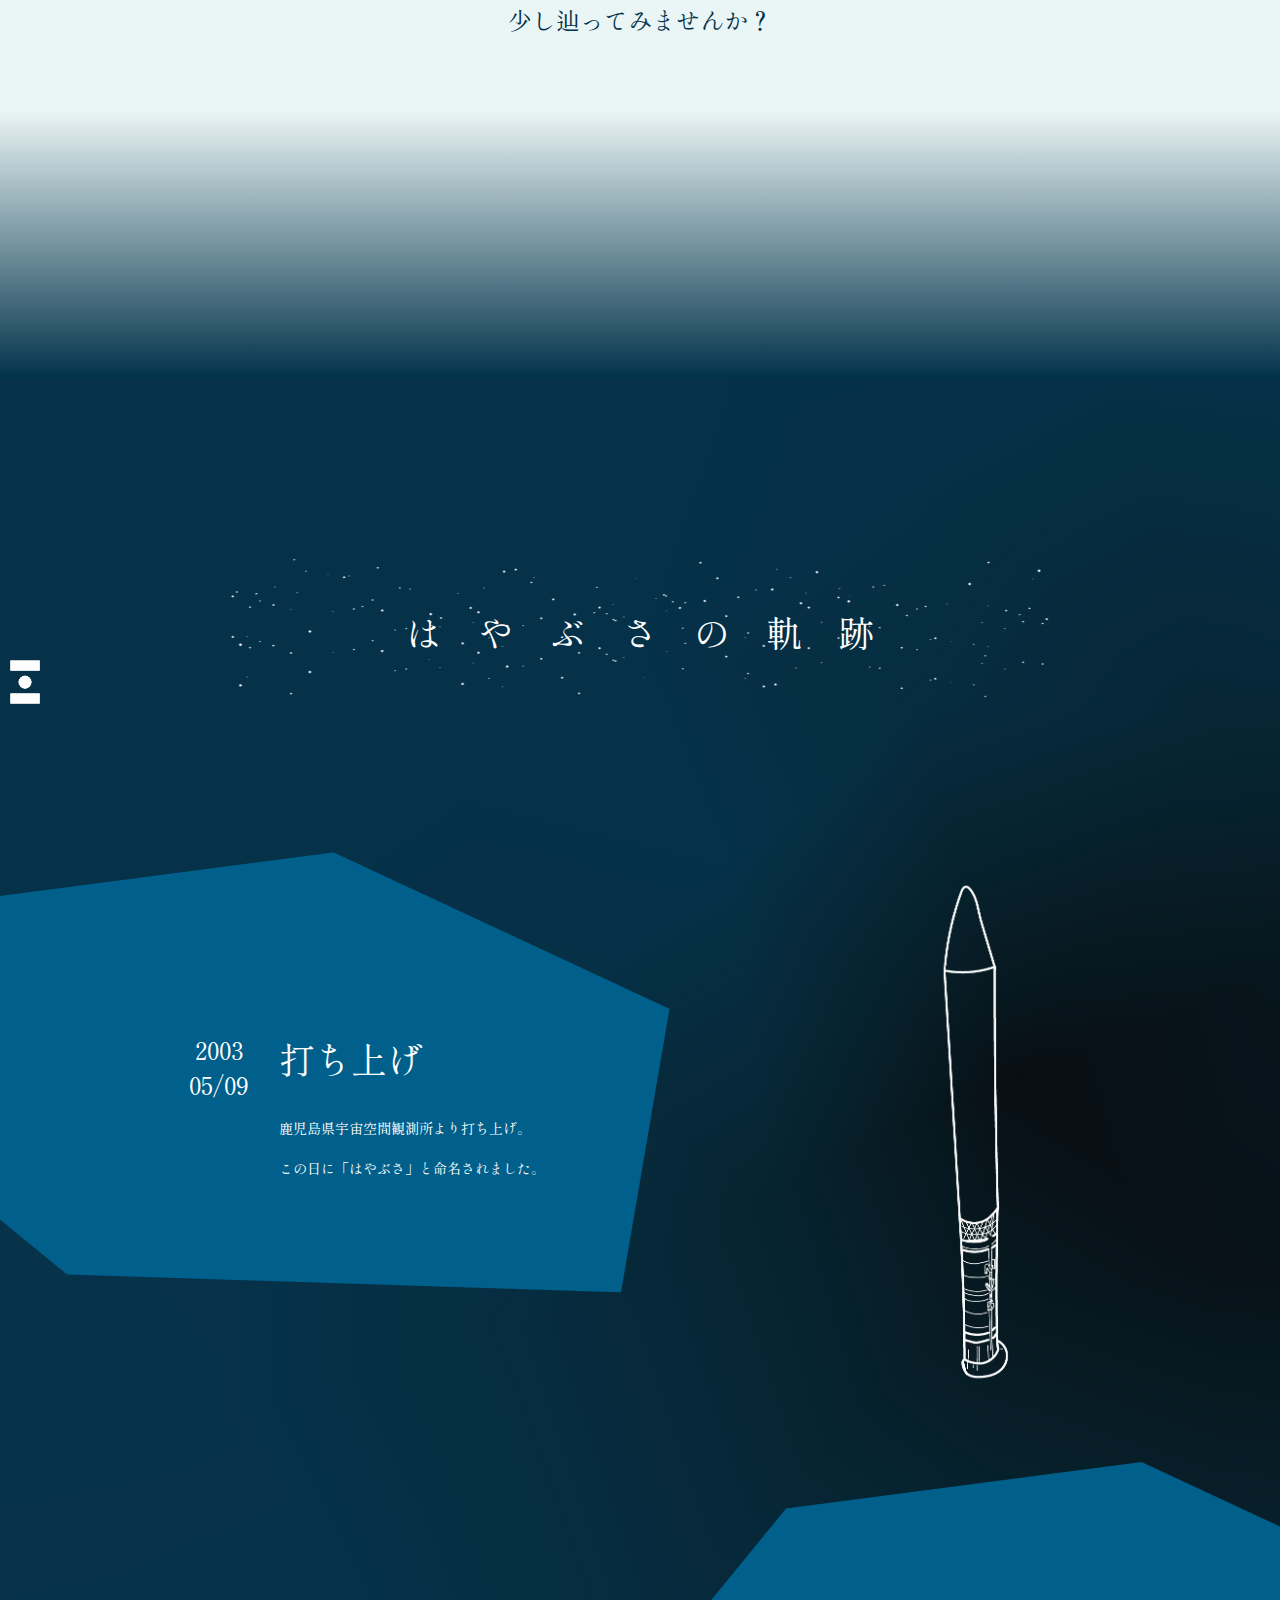
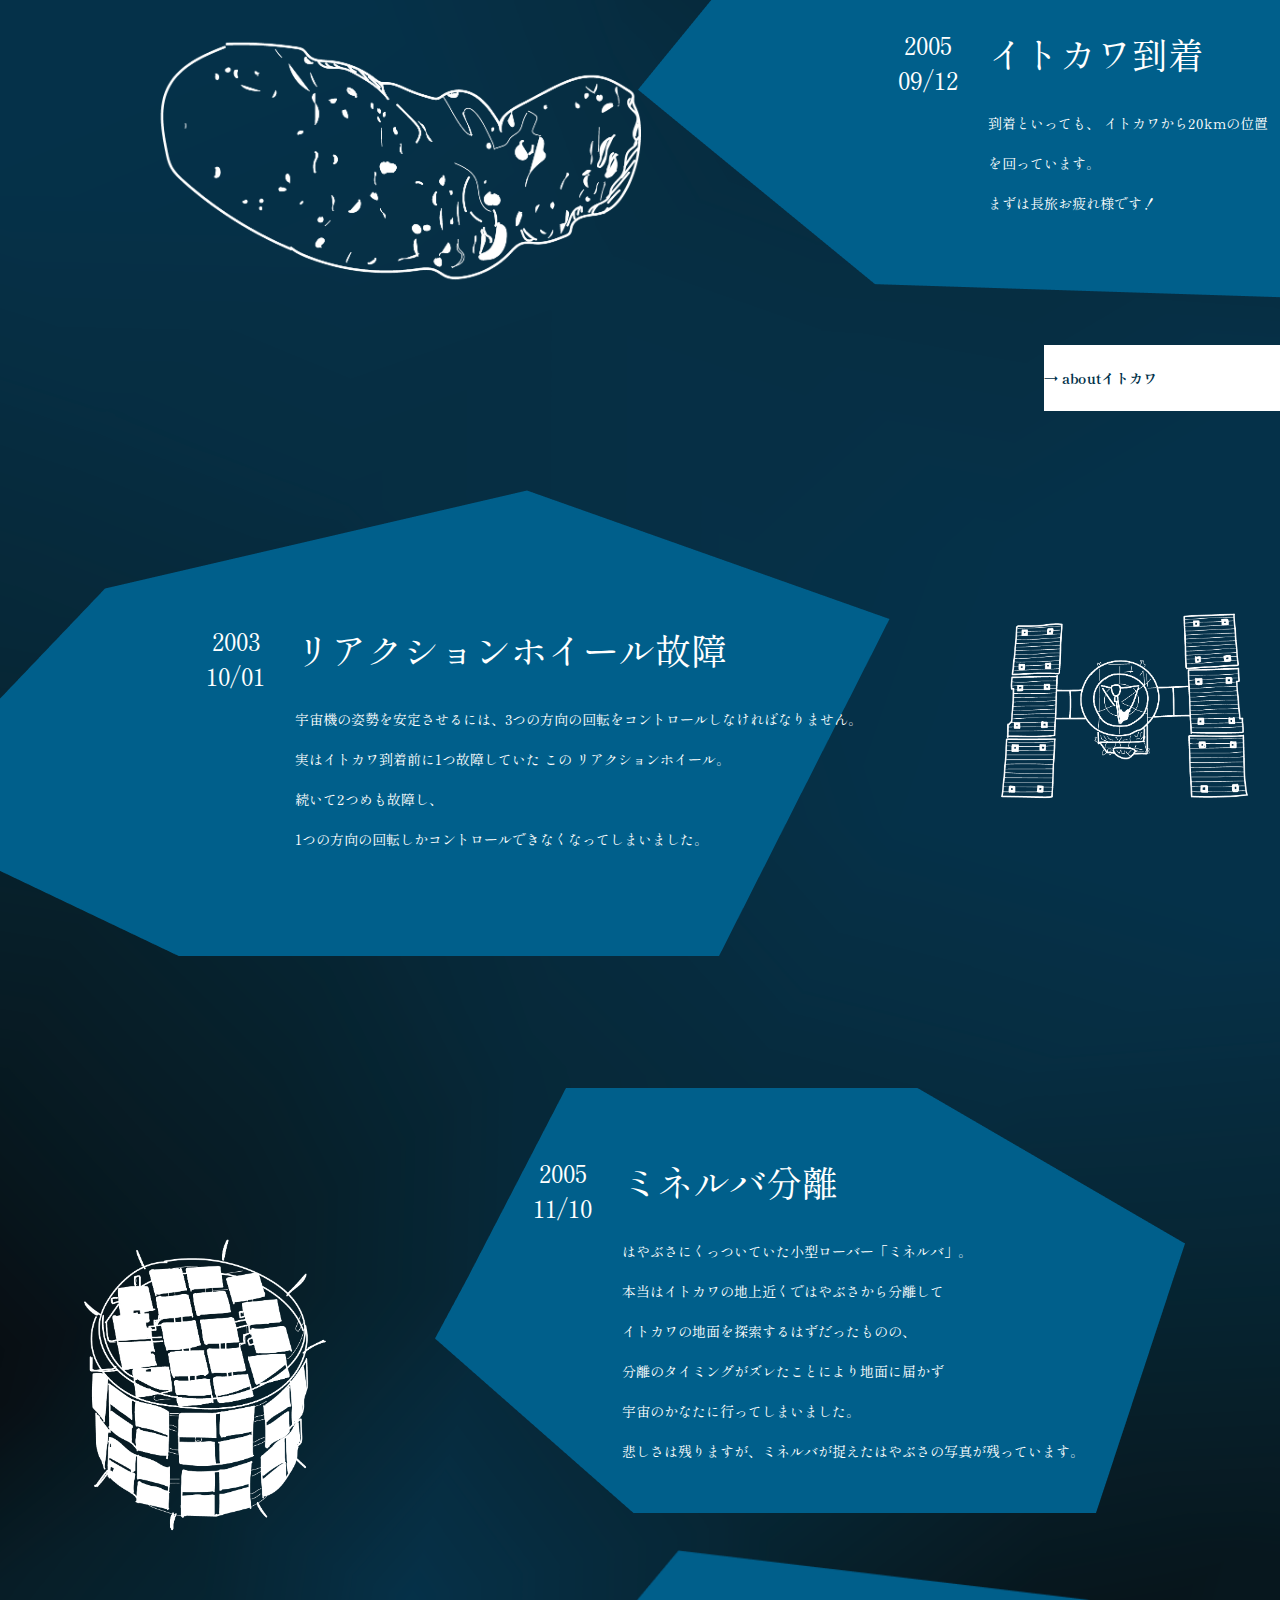
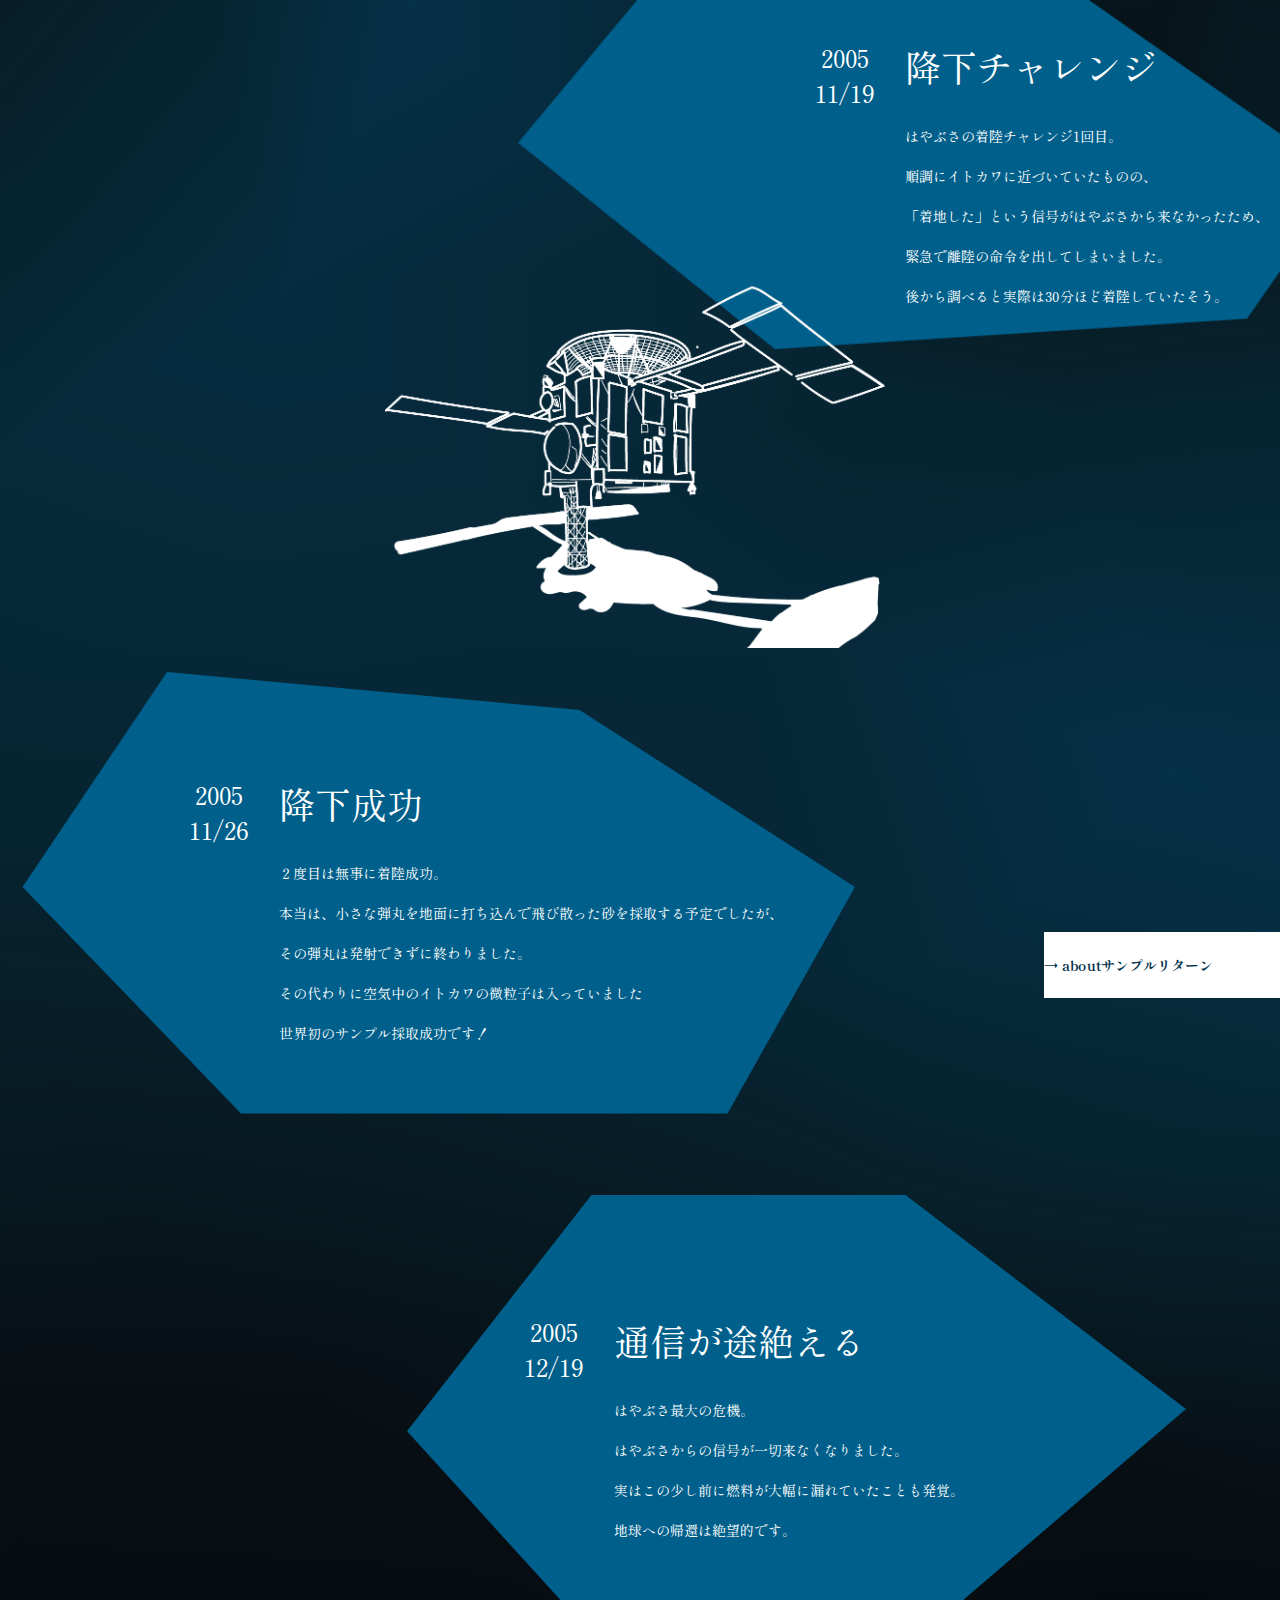
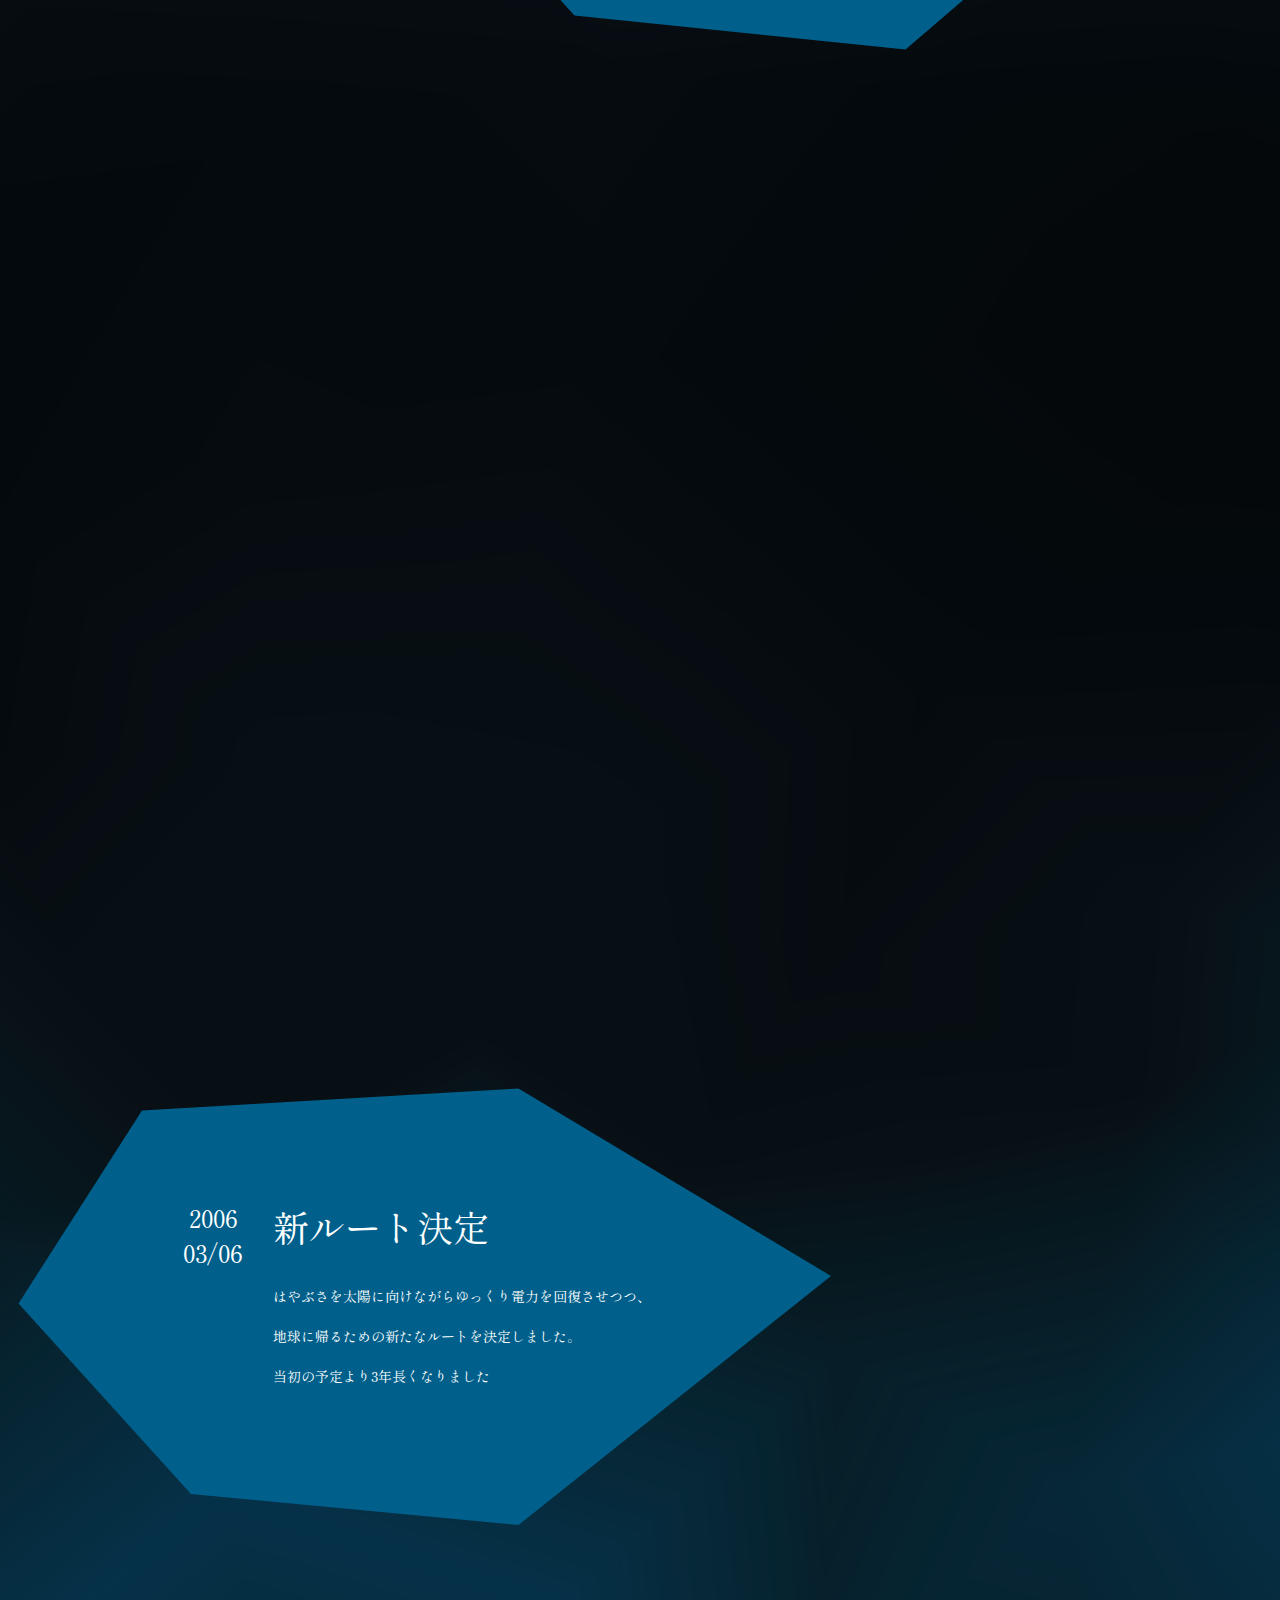
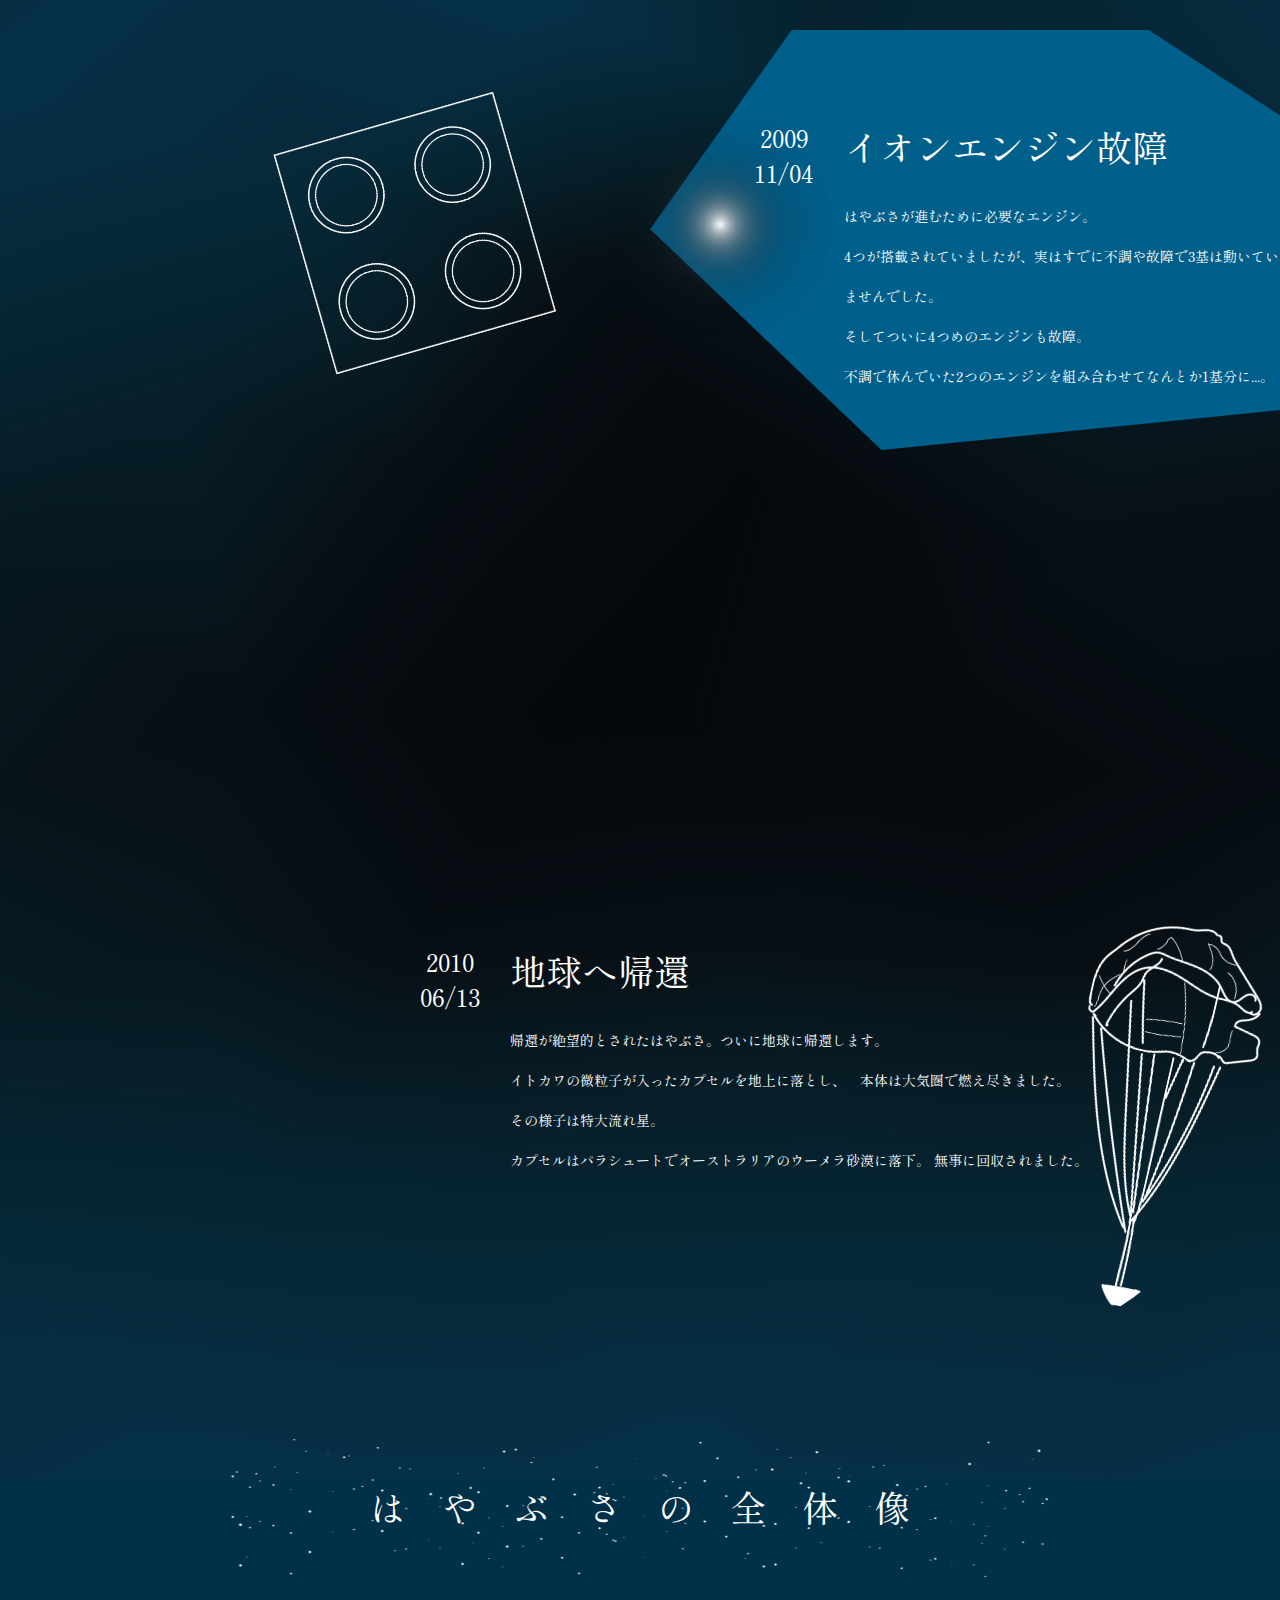
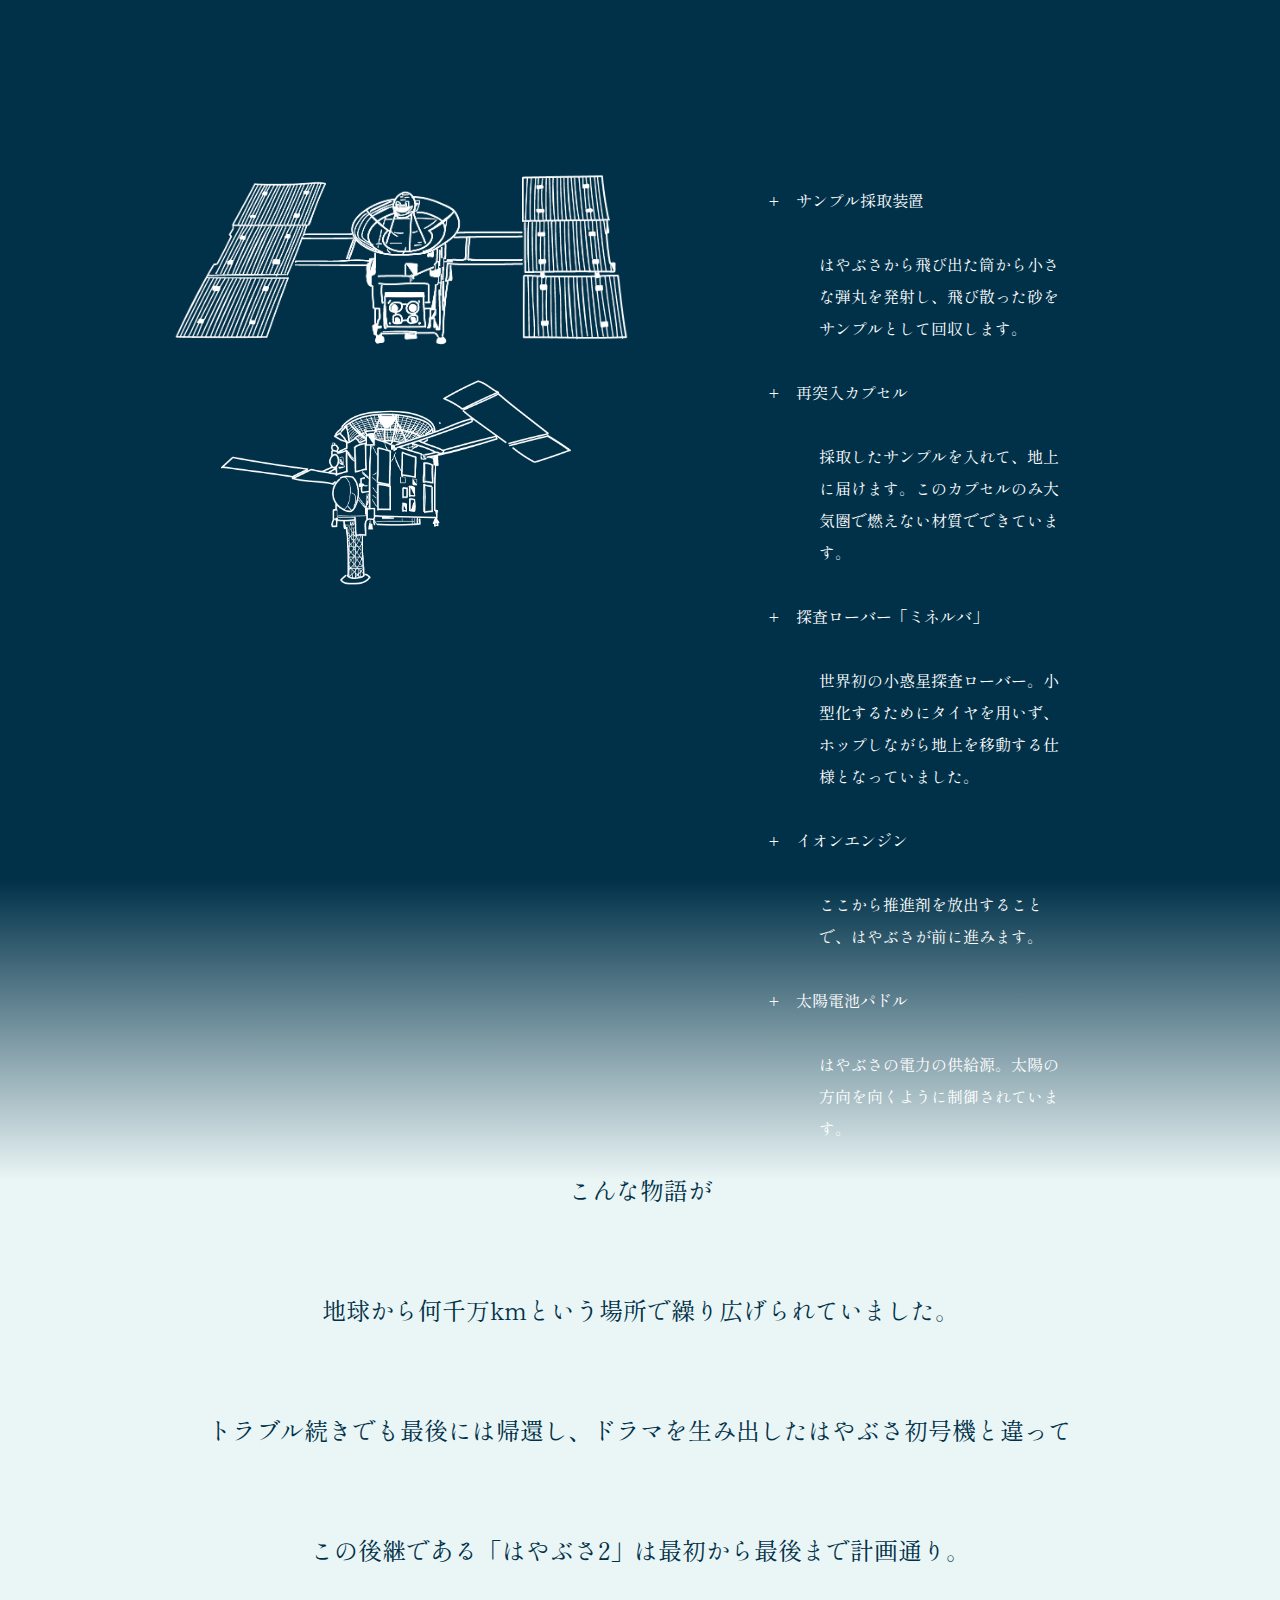
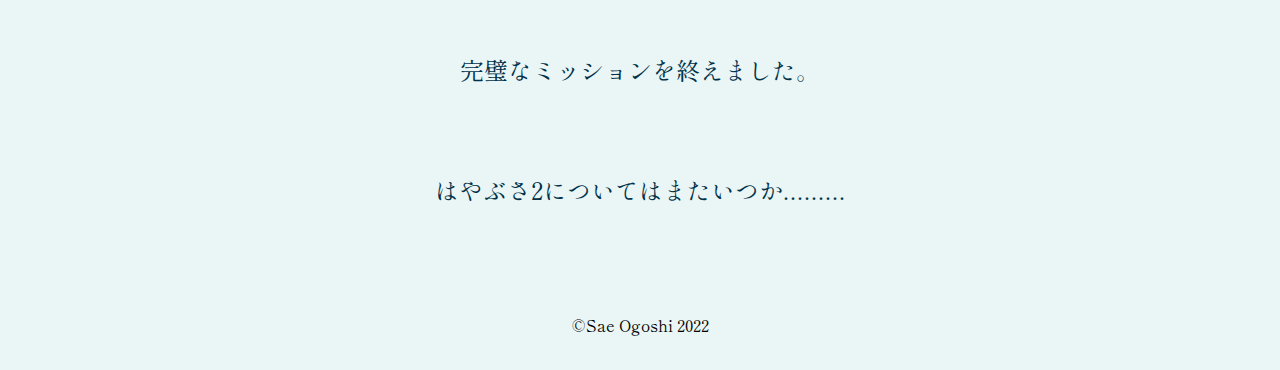
==== commit ab25356b: "feat:キラキラ追加" ====
--- a/index.html
+++ b/index.html
@@ -8,6 +8,7 @@
     <link rel="preconnect" href="https://fonts.googleapis.com"> 
     <link rel="preconnect" href="https://fonts.gstatic.com" crossorigin> 
     <link href="https://fonts.googleapis.com/css2?family=Shippori+Mincho:wght@400;700&display=swap" rel="stylesheet">
+    <link rel="shortcut icon" href="images/hayabusa_logo.ico">
 
     <title>はやぶさの世界</title>
 </head>
@@ -20,18 +21,18 @@
             <!-- ②ナビゲーションメニュー -->
             <nav class="header-nav">
               <ul class="nav-list">
-                <li class="nav-item"><a href="#kiseki">はやぶさの軌跡</a></li>
-                <li class="nav-item"><a href="#zentaizou">はやぶさの全体像</a></li>
-                <li class="nav-item"><a href="column.html">Column</a></li>
-                <li class="detail"><a href="column.html#sample">about サンプルリターン</a></li>
-                <li class="detail"><a href="column.html#itokawa">about イトカワ</a></li>
-                <li class="detail"><a href="column.html#hayabusa">about はやぶさの由来</a></li>
+                <li class="nav-item"><a class="hamButton" href="#kiseki">はやぶさの軌跡</a></li>
+                <li class="nav-item"><a class="hamButton" href="#zentaizou">はやぶさの全体像</a></li>
+                <li class="nav-item"><a class="hamButton" href="column.html">Column</a></li>
+                <li class="detail"><a class="hamButton" href="column.html#sample">about サンプルリターン</a></li>
+                <li class="detail"><a class="hamButton" href="column.html#itokawa">about イトカワ</a></li>
+                <li class="detail"><a class="hamButton" href="column.html#hayabusa">about はやぶさの由来</a></li>
               </ul>
             </nav>
         </div>
         
             <a href="" class="hayabusa_button">
-                <img src="images/hayabusa_logo.png" alt="" width="84px">
+                <img src="images/hayabusa_logo.png" alt="" width="60px">
             </a>
             <button class="burger-btn"><!-- ③ハンバーガーボタン -->
                 <span class="bar bar_top"></span>
@@ -67,6 +68,7 @@
 
     <section class="timeline" id="kiseki">
         <h2>はやぶさの軌跡</h2>
+        <img src="images/kirakira.png" alt="" class="kirakira1">
         <div class="items uchiage">
             <p class="date">2003<br>05/09</p>
             <div class="itemcaption">
@@ -279,6 +281,7 @@
 
     <section class="hayabusaBody" id="zentaizou">
         <h2>はやぶさの全体像</h2>
+        <img src="images/kirakira.png" alt="" class="kirakira2">
         <div class="body-content">
             <!-- <div class="caption"></div> -->
 
@@ -351,6 +354,11 @@
     <script src="https://cdnjs.cloudflare.com/ajax/libs/gsap/3.9.1/gsap.min.js"></script>
     <script src="https://cdnjs.cloudflare.com/ajax/libs/gsap/3.9.1/ScrollTrigger.min.js"></script>
     <script src="https://cdnjs.cloudflare.com/ajax/libs/gsap/3.9.1/MotionPathPlugin.min.js"></script>
+    <script src="https://cdnjs.cloudflare.com/ajax/libs/gsap/3.9.1/CustomEase.min.js" integrity="sha512-Av7Xa4snIobw1rWLKoVtFpsyIDVpNKj7QOTSKD+7xZxqeuXvMPwpwoq91zs4rw138w0pUhm8YVL6jKko34qmMA==" crossorigin="anonymous" referrerpolicy="no-referrer"></script>
+
+
+
+
     <script type="text/javascript" src="js/rellax.min.js"></script>
     <script type="text/javascript" src="https://cdnjs.cloudflare.com/ajax/libs/progressbar.js/1.1.0/progressbar.min.js"></script>
 <!--IE11用-->
--- a/css/style.css
+++ b/css/style.css
@@ -41,9 +41,7 @@
     z-index: 999;
 }
 
-.hayabusa_button img{
-    width: 48px;
-}
+
 
 .nav-wrapper {
 	height: 100vh;
@@ -115,6 +113,12 @@
 /* .hayabusa-button{
     display: inline-block;
 } */
+
+.hayabusa_button{
+    position: fixed;
+    left: 30px;
+    top: 10px;
+}
 .burger-btn{
     border:none; 
     display: inline-block;      
@@ -439,7 +443,14 @@
     opacity: 0;
 }
 
-
+.kirakira1{
+    position: absolute;
+    top: 150px;
+    left: 50%;
+    transform: translateX(-50%);
+    
+
+}
 
 /*timeline画像終わり*/
 
@@ -575,6 +586,13 @@
 }
 .hayabusa_body h2{
     margin-top: 82px;
+}
+.kirakira2{
+    position: absolute;
+    top: -70px;
+    left: 50%;
+    transform: translateX(-50%);
+
 }
 
 .body-content{
@@ -712,7 +730,27 @@
 
 @media screen and (max-width:480px){
 
+    .hayabusa_button img{
+        width: 48px;
+        
+    }
+    .hayabusa_button{
+        left: 10px;
+        top: 5px;
+    }
+
+    .burger-btn{
+        right: 10px;
+        top: 10px;
+    }
+
   
+    .nav-wrapper{
+        width: 100vw;
+    }
+    .nav-list a{
+        font-size: 12px;
+    }
     .titleImage{
         width: 311px;
     }
@@ -742,6 +780,15 @@
     .timeline h2{
         
         padding-top: 55px;
+    }
+
+    .kirakira1{
+        position: absolute;
+        top: 35px;
+        left: 50%;
+        transform: translateX(-50%);
+        width: 300px;
+    
     }
 
     .items{
@@ -976,6 +1023,19 @@
         display: none;
     }
 
+    .movingHayabusa{
+        transform: rotate(90deg);
+        width: 20px;
+        
+        left: 5px;
+    }
+    #haya1{
+        top: 176px;
+    }
+    #haya2{
+        top: 2408px;
+    }
+
 
 
     /*全体像*/
@@ -986,6 +1046,14 @@
 
     .hayabusaBody h2{
         padding-top: 50px;
+    }
+    .kirakira2{
+        position: absolute;
+        top: 30px;
+        left: 50%;
+        transform: translateX(-50%);
+        width: 300px;
+    
     }
 
 
